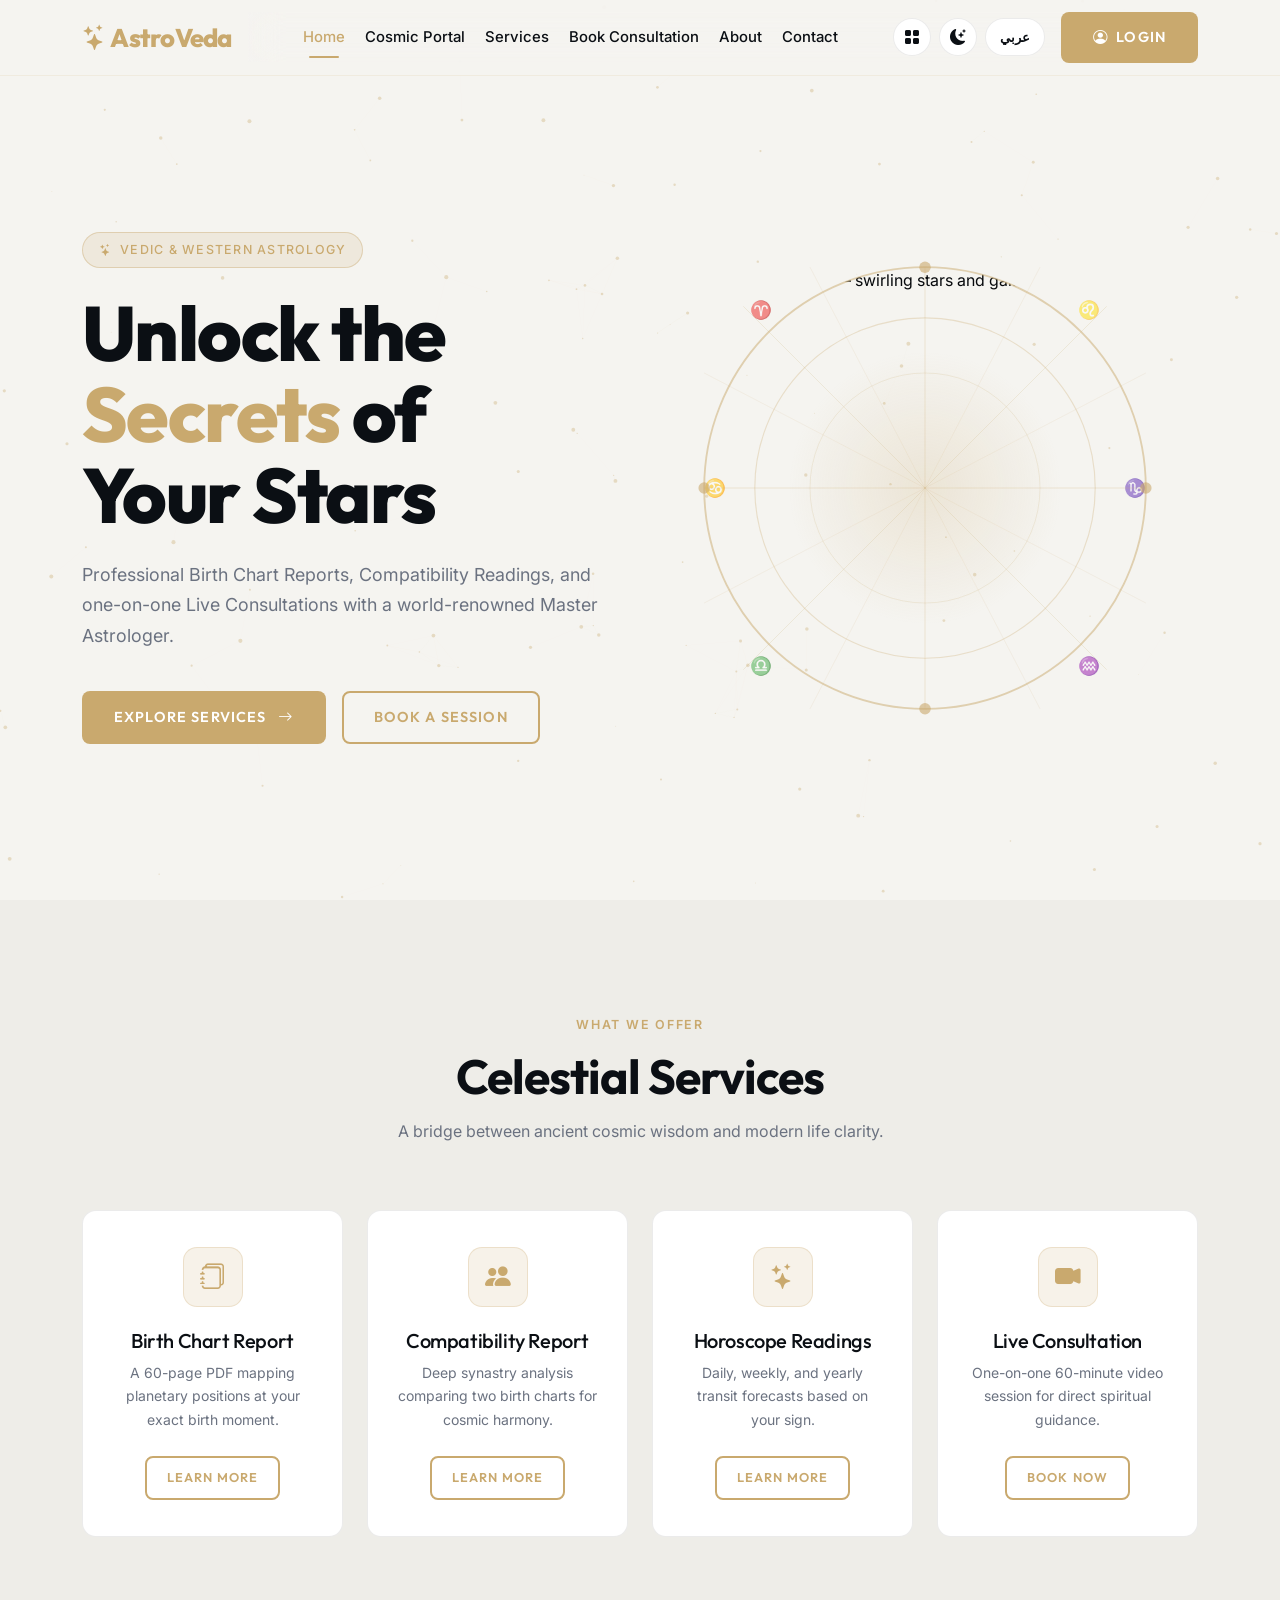
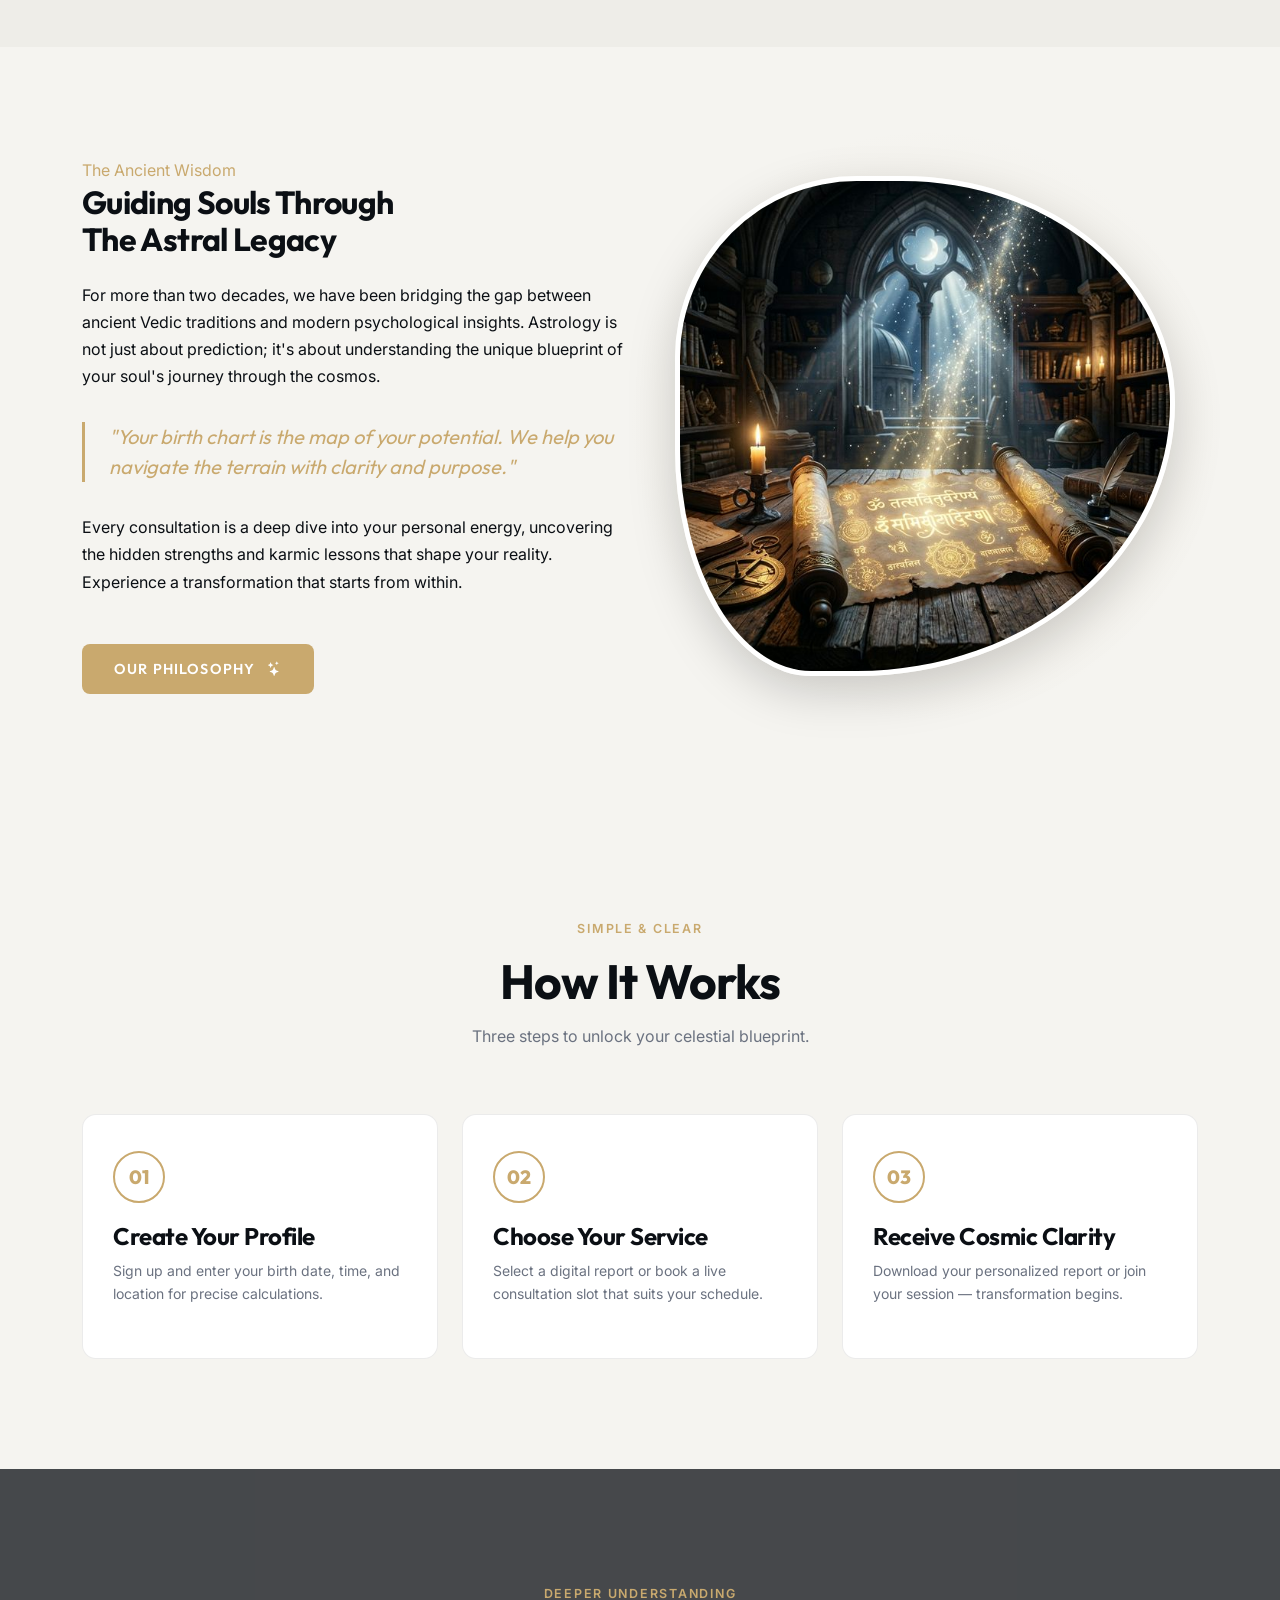
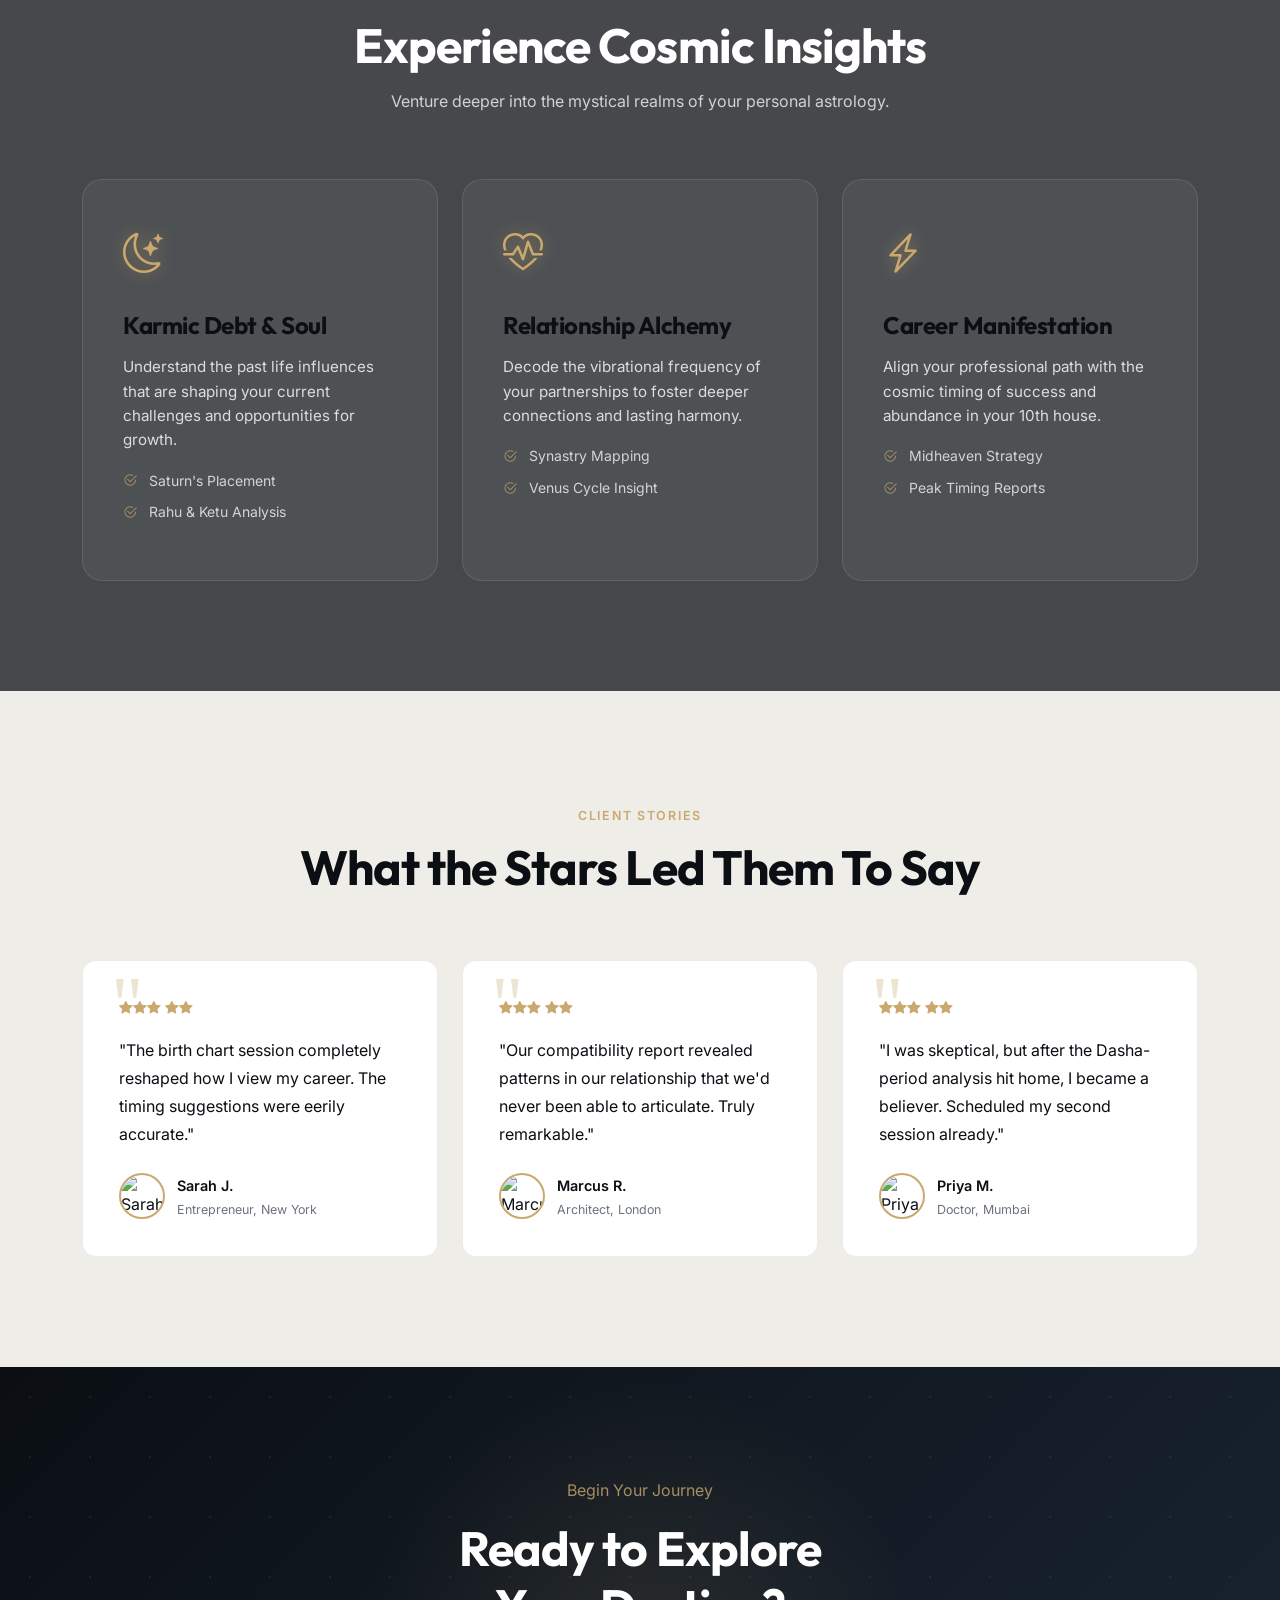
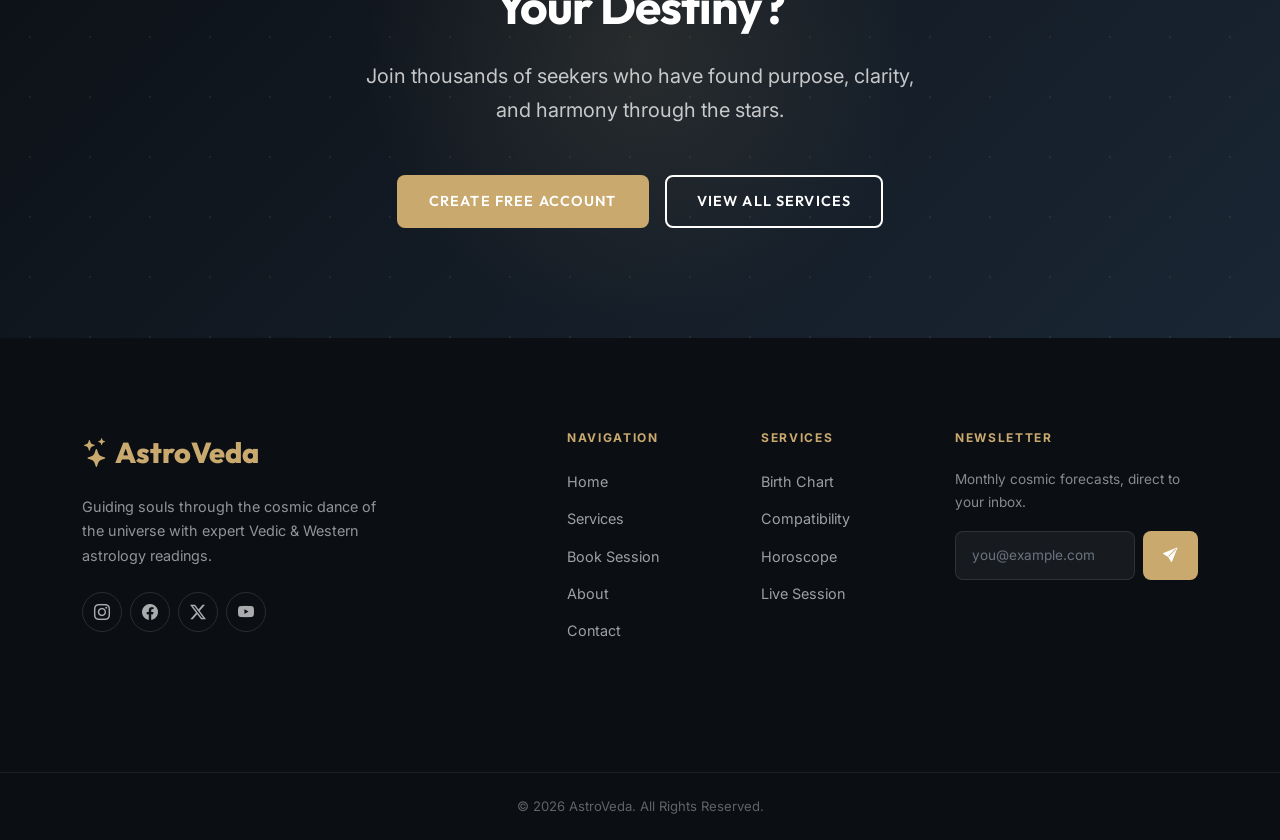
==== index.html @ 6d92bac9 "Initial AstroVeda site" ====
<!DOCTYPE html>
<html lang="en" dir="ltr" data-theme="light">

<head>
  <meta charset="UTF-8">
  <meta name="viewport" content="width=device-width, initial-scale=1.0">
  <link rel="icon" type="image/svg+xml" href="assets/images/favicon.svg">
  <title>AstroVeda — Professional Astrologer & Cosmic Guide</title>
  <meta name="description"
    content="Discover your cosmic path with AstroVeda. Expert Birth Chart Analysis, Compatibility Reports, and Live Consultations.">
  <link rel="canonical" href="https://astroveda.com/">

  <!-- Open Graph -->
  <meta property="og:title" content="AstroVeda — Professional Astrologer">
  <meta property="og:description" content="Unlock the secrets of your stars with expert Vedic & Western astrology.">
  <meta property="og:type" content="website">

  <!-- Bootstrap 5 -->
  <link href="https://cdn.jsdelivr.net/npm/bootstrap@5.3.0/dist/css/bootstrap.min.css" rel="stylesheet">
  <!-- Bootstrap Icons -->
  <link rel="stylesheet" href="https://cdn.jsdelivr.net/npm/bootstrap-icons@1.11.3/font/bootstrap-icons.min.css">
  <!-- Custom -->
  <link rel="stylesheet" href="assets/css/style.css">
  <link rel="stylesheet" href="assets/css/rtl.css">

  <!-- JSON-LD -->
  <script type="application/ld+json">
  {"@context":"https://schema.org","@type":"ProfessionalService","name":"AstroVeda","description":"Premium astrology services: Birth Charts, Compatibility reports, and Live Consultations.","url":"https://astroveda.com","serviceType":"Astrology"}
  </script>
</head>

<body class="has-fixed-nav">

  <!-- ══════════════════ NAVBAR ══════════════════ -->
  <nav class="nav-astro navbar navbar-expand-xl" role="navigation" aria-label="Main navigation">
    <div class="container">
      <a class="navbar-brand" href="index.html" aria-label="AstroVeda Home">
        <i class="bi bi-stars" aria-hidden="true"></i> AstroVeda
      </a>
      <button class="navbar-toggler" type="button" data-bs-toggle="offcanvas" data-bs-target="#mainNav"
        aria-controls="mainNav" aria-expanded="false" aria-label="Toggle navigation">
        <i class="bi bi-list fs-2" style="color:var(--text);" aria-hidden="true"></i>
      </button>

      <div class="offcanvas offcanvas-end" tabindex="-1" id="mainNav" aria-labelledby="mainNavLabel" style="background:var(--nav-bg); backdrop-filter:blur(16px);">
        <div class="offcanvas-header border-bottom" style="border-color:var(--card-border)!important;">
          <h5 class="offcanvas-title h-font fw-bold text-accent" id="mainNavLabel">AstroVeda</h5>
          <button type="button" class="btn-close btn-close-white" data-bs-dismiss="offcanvas" aria-label="Close" style="filter:var(--text-invert);"></button>
        </div>
        <div class="offcanvas-body">
          <ul class="navbar-nav mx-auto align-items-lg-center gap-lg-1">
            <li class="nav-item"><a class="nav-link active" href="index.html" aria-current="page">Home</a></li>
            <li class="nav-item"><a class="nav-link" href="home-2.html">Cosmic Portal</a></li>
            <li class="nav-item"><a class="nav-link" href="services.html">Services</a></li>
            <li class="nav-item"><a class="nav-link" href="book-consultation.html">Book Consultation</a></li>
            <li class="nav-item"><a class="nav-link" href="about.html">About</a></li>
            <li class="nav-item"><a class="nav-link" href="contact.html">Contact</a></li>
          </ul>
          <div class="d-flex flex-column flex-lg-row align-items-lg-center gap-3 mt-4 mt-lg-0">
            <div class="d-flex align-items-center gap-2">
              <a href="dashboard.html" class="icon-btn" aria-label="Dashboard" title="Dashboard">
                <i class="bi bi-grid-fill" aria-hidden="true"></i>
              </a>
              <button id="theme-toggle" class="icon-btn" aria-label="Toggle dark mode">
                <i class="bi bi-moon-stars-fill" aria-hidden="true"></i>
              </button>
              <button id="rtl-toggle" class="rtl-btn" aria-label="Switch direction">عربي</button>
            </div>
            <a href="login.html" class="btn-gold w-100 w-lg-auto" style="text-decoration:none;"><i class="bi bi-person-circle" aria-hidden="true"></i> Login</a>
          </div>
        </div>
      </div>
    </div>
  </nav>

  <!-- ══════════════════ HERO ══════════════════ -->
  <section class="hero-section" aria-label="Hero — Unlock the Secrets of Your Stars">
    <div class="container position-relative" style="z-index:2;">
      <div class="row align-items-center gy-5">

        <!-- Left copy -->
        <div class="col-lg-6">
          <div class="hero-tagline reveal-up" style="transition-delay:.1s;">
            <i class="bi bi-stars" aria-hidden="true"></i>
            Vedic &amp; Western Astrology
          </div>
          <h1 class="hero-title reveal-up" style="transition-delay:.2s;">
            Unlock the<br><span class="gold">Secrets</span> of<br>Your Stars
          </h1>
          <p class="hero-subtitle reveal-up" style="transition-delay:.3s;">
            Professional Birth Chart Reports, Compatibility Readings, and one-on-one Live Consultations with a
            world-renowned Master Astrologer.
          </p>
          <div class="d-flex flex-wrap gap-3 reveal-up" style="transition-delay:.4s;">
            <a href="services.html" class="btn-gold" style="text-decoration:none;">Explore Services <i
                class="bi bi-arrow-right ms-1" aria-hidden="true"></i></a>
            <a href="book-consultation.html" class="btn-ghost" style="text-decoration:none;">Book a Session</a>
          </div>
        </div>

        <!-- Right — Zodiac Wheel -->
        <div class="col-lg-6 d-flex justify-content-center reveal-up" style="transition-delay:.25s;">
          <div class="zodiac-wrap">
            <img src="https://images.unsplash.com/photo-1462332420958-a05d1e002413?w=600&h=600&fit=crop&q=80"
              alt="Cosmic nebula — swirling stars and galaxies" class="zodiac-bg" loading="eager"
              crossorigin="anonymous">
            <div class="zodiac-glow"></div>

            <!-- Floating zodiac glyphs -->
            <span class="zodiac-floating" style="top:8%;inset-inline-start:12%;animation-duration:5s;"
              aria-hidden="true">♈</span>
            <span class="zodiac-floating" style="top:8%;inset-inline-end:12%;animation-duration:7s;"
              aria-hidden="true">♌</span>
            <span class="zodiac-floating" style="bottom:8%;inset-inline-start:12%;animation-duration:6s;"
              aria-hidden="true">♎</span>
            <span class="zodiac-floating" style="bottom:8%;inset-inline-end:12%;animation-duration:8s;"
              aria-hidden="true">♒</span>
            <span class="zodiac-floating"
              style="top:50%;inset-inline-start:2%;transform:translateY(-50%);animation-duration:9s;"
              aria-hidden="true">♋</span>
            <span class="zodiac-floating"
              style="top:50%;inset-inline-end:2%;transform:translateY(-50%);animation-duration:5.5s;"
              aria-hidden="true">♑</span>

            <svg class="zodiac-svg" viewBox="0 0 200 200" fill="none" xmlns="http://www.w3.org/2000/svg"
              aria-hidden="true">
              <circle cx="100" cy="100" r="96" stroke="#C9A96E" stroke-width=".8" opacity=".5" />
              <circle cx="100" cy="100" r="74" stroke="#C9A96E" stroke-width=".5" opacity=".3" />
              <circle cx="100" cy="100" r="50" stroke="#C9A96E" stroke-width=".4" opacity=".2" />
              <!-- 12 divider lines -->
              <line x1="100" y1="4" x2="100" y2="196" stroke="#C9A96E" stroke-width=".4" opacity=".25" />
              <line x1="4" y1="100" x2="196" y2="100" stroke="#C9A96E" stroke-width=".4" opacity=".25" />
              <line x1="21" y1="21" x2="179" y2="179" stroke="#C9A96E" stroke-width=".4" opacity=".2" />
              <line x1="179" y1="21" x2="21" y2="179" stroke="#C9A96E" stroke-width=".4" opacity=".2" />
              <line x1="4" y1="50" x2="196" y2="150" stroke="#C9A96E" stroke-width=".3" opacity=".15" />
              <line x1="4" y1="150" x2="196" y2="50" stroke="#C9A96E" stroke-width=".3" opacity=".15" />
              <line x1="50" y1="4" x2="150" y2="196" stroke="#C9A96E" stroke-width=".3" opacity=".15" />
              <line x1="150" y1="4" x2="50" y2="196" stroke="#C9A96E" stroke-width=".3" opacity=".15" />
              <!-- Small dots on outer ring -->
              <circle cx="100" cy="4" r="2.5" fill="#C9A96E" opacity=".6" />
              <circle cx="196" cy="100" r="2.5" fill="#C9A96E" opacity=".6" />
              <circle cx="100" cy="196" r="2.5" fill="#C9A96E" opacity=".6" />
              <circle cx="4" cy="100" r="2.5" fill="#C9A96E" opacity=".6" />
            </svg>
          </div>
        </div>

      </div><!-- .row -->
    </div>
  </section>



  <!-- ══════════════════ SERVICES ══════════════════ -->
  <section class="section-pad" aria-labelledby="services-heading" style="background:var(--bg-alt);">
    <div class="container">
      <div class="section-header reveal-up">
        <span class="eyebrow">What We Offer</span>
        <h2 id="services-heading">Celestial Services</h2>
        <p>A bridge between ancient cosmic wisdom and modern life clarity.</p>
      </div>

      <div class="row g-4 stagger">
        <div class="col-md-6 col-lg-3 reveal-up">
          <article class="card-astro text-center">
            <div class="svc-icon mx-auto" aria-hidden="true"><i class="bi bi-journals"></i></div>
            <h3 class="h5 h-font mb-2">Birth Chart Report</h3>
            <p class="text-muted small mb-4">A 60-page PDF mapping planetary positions at your exact birth moment.</p>
            <a href="services.html#birth-chart" class="btn-ghost"
              style="font-size:.8rem; padding:9px 20px; text-decoration:none;">Learn More</a>
          </article>
        </div>
        <div class="col-md-6 col-lg-3 reveal-up">
          <article class="card-astro text-center">
            <div class="svc-icon mx-auto" aria-hidden="true"><i class="bi bi-people-fill"></i></div>
            <h3 class="h5 h-font mb-2">Compatibility Report</h3>
            <p class="text-muted small mb-4">Deep synastry analysis comparing two birth charts for cosmic harmony.</p>
            <a href="services.html#compatibility" class="btn-ghost"
              style="font-size:.8rem; padding:9px 20px; text-decoration:none;">Learn More</a>
          </article>
        </div>
        <div class="col-md-6 col-lg-3 reveal-up">
          <article class="card-astro text-center">
            <div class="svc-icon mx-auto" aria-hidden="true"><i class="bi bi-stars"></i></div>
            <h3 class="h5 h-font mb-2">Horoscope Readings</h3>
            <p class="text-muted small mb-4">Daily, weekly, and yearly transit forecasts based on your sign.</p>
            <a href="services.html#horoscope" class="btn-ghost"
              style="font-size:.8rem; padding:9px 20px; text-decoration:none;">Learn More</a>
          </article>
        </div>
        <div class="col-md-6 col-lg-3 reveal-up">
          <article class="card-astro text-center">
            <div class="svc-icon mx-auto" aria-hidden="true"><i class="bi bi-camera-video-fill"></i></div>
            <h3 class="h5 h-font mb-2">Live Consultation</h3>
            <p class="text-muted small mb-4">One-on-one 60-minute video session for direct spiritual guidance.</p>
            <a href="book-consultation.html" class="btn-ghost"
              style="font-size:.8rem; padding:9px 20px; text-decoration:none;">Book Now</a>
          </article>
        </div>
      </div>
    </div>
  </section>

  <!-- ══════════════════ ASTRAL LEGACY (NEW) ══════════════════ -->
  <section class="astral-legacy section-pad" aria-labelledby="legacy-heading">
    <div class="container">
      <div class="row align-items-center gy-5">
        <div class="col-lg-6">
          <div class="reveal-up">
            <span class="eyebrow text-accent">The Ancient Wisdom</span>
            <h2 id="legacy-heading" class="mb-4">Guiding Souls Through<br>The Astral Legacy</h2>
            <p>For more than two decades, we have been bridging the gap between ancient Vedic traditions and modern
              psychological insights. Astrology is not just about prediction; it's about understanding the unique
              blueprint of your soul's journey through the cosmos.</p>

            <div class="legacy-quote">
              "Your birth chart is the map of your potential. We help you navigate the terrain with clarity and
              purpose."
            </div>

            <p class="mb-5">Every consultation is a deep dive into your personal energy, uncovering the hidden strengths
              and karmic lessons that shape your reality. Experience a transformation that starts from within.</p>

            <a href="about.html" class="btn-gold">Our Philosophy <i class="bi bi-stars ms-1"></i></a>
          </div>
        </div>
        <div class="col-lg-6">
          <div class="legacy-img-wrap reveal-up" style="transition-delay:.2s;">
            <div class="legacy-aura"></div>
            <img src="assets/images/legacy_wisdom.png"
              alt="An ancient Vedic scroll glowing with golden cosmic symbols in a mystical library" class="legacy-img mx-auto shadow-lg" loading="lazy">
          </div>
        </div>
      </div>
    </div>
  </section>


  <!-- ══════════════════ HOW IT WORKS ══════════════════ -->
  <section class="section-pad" aria-labelledby="process-heading">
    <div class="container">
      <div class="section-header reveal-up">
        <span class="eyebrow">Simple &amp; Clear</span>
        <h2 id="process-heading">How It Works</h2>
        <p>Three steps to unlock your celestial blueprint.</p>
      </div>
      <div class="row g-4 stagger">
        <div class="col-md-4 reveal-up">
          <div class="card-astro">
            <div class="step-num">01</div>
            <h4 class="h-font mb-2">Create Your Profile</h4>
            <p class="text-muted small">Sign up and enter your birth date, time, and location for precise calculations.
            </p>
          </div>
        </div>
        <div class="col-md-4 reveal-up">
          <div class="card-astro">
            <div class="step-num">02</div>
            <h4 class="h-font mb-2">Choose Your Service</h4>
            <p class="text-muted small">Select a digital report or book a live consultation slot that suits your
              schedule.</p>
          </div>
        </div>
        <div class="col-md-4 reveal-up">
          <div class="card-astro">
            <div class="step-num">03</div>
            <h4 class="h-font mb-2">Receive Cosmic Clarity</h4>
            <p class="text-muted small">Download your personalized report or join your session — transformation begins.
            </p>
          </div>
        </div>
      </div>
    </div>
  </section>

  <!-- ══════════════════ COSMIC INSIGHTS (NEW) ══════════════════ -->
  <section class="glass-section section-pad" aria-labelledby="glass-heading">
    <div class="container position-relative" style="z-index:2;">
      <div class="section-header reveal-up text-white">
        <span class="eyebrow text-accent">Deeper Understanding</span>
        <h2 id="glass-heading" class="text-white">Experience Cosmic Insights</h2>
        <p class="text-white opacity-75">Venture deeper into the mystical realms of your personal astrology.</p>
      </div>

      <div class="row g-4 stagger">
        <div class="col-lg-4 reveal-up">
          <div class="card-glass">
            <div class="glass-icon"><i class="bi bi-moon-stars"></i></div>
            <h3 class="glass-title">Karmic Debt & Soul</h3>
            <p class="glass-text">Understand the past life influences that are shaping your current challenges and
              opportunities for growth.</p>
            <ul class="list-unstyled mt-3 small opacity-75">
              <li class="mb-2"><i class="bi bi-check2-circle text-accent me-2"></i> Saturn's Placement</li>
              <li class="mb-2"><i class="bi bi-check2-circle text-accent me-2"></i> Rahu & Ketu Analysis</li>
            </ul>
          </div>
        </div>
        <div class="col-lg-4 reveal-up">
          <div class="card-glass">
            <div class="glass-icon"><i class="bi bi-heart-pulse"></i></div>
            <h3 class="glass-title">Relationship Alchemy</h3>
            <p class="glass-text">Decode the vibrational frequency of your partnerships to foster deeper connections and
              lasting harmony.</p>
            <ul class="list-unstyled mt-3 small opacity-75">
              <li class="mb-2"><i class="bi bi-check2-circle text-accent me-2"></i> Synastry Mapping</li>
              <li class="mb-2"><i class="bi bi-check2-circle text-accent me-2"></i> Venus Cycle Insight</li>
            </ul>
          </div>
        </div>
        <div class="col-lg-4 reveal-up">
          <div class="card-glass">
            <div class="glass-icon"><i class="bi bi-lightning-charge"></i></div>
            <h3 class="glass-title">Career Manifestation</h3>
            <p class="glass-text">Align your professional path with the cosmic timing of success and abundance in your
              10th house.</p>
            <ul class="list-unstyled mt-3 small opacity-75">
              <li class="mb-2"><i class="bi bi-check2-circle text-accent me-2"></i> Midheaven Strategy</li>
              <li class="mb-2"><i class="bi bi-check2-circle text-accent me-2"></i> Peak Timing Reports</li>
            </ul>
          </div>
        </div>
      </div>
    </div>
  </section>


  <!-- ══════════════════ TESTIMONIALS ══════════════════ -->
  <section class="section-pad" aria-labelledby="testi-heading" style="background:var(--bg-alt);">
    <div class="container">
      <div class="section-header reveal-up">
        <span class="eyebrow">Client Stories</span>
        <h2 id="testi-heading">What the Stars Led Them To Say</h2>
      </div>
      <div class="row g-4 stagger">
        <div class="col-md-4 reveal-up">
          <div class="testi-card h-100">
            <span class="quote-mark" aria-hidden="true">"</span>
            <div class="testi-star" aria-label="5 out of 5 stars">
              <i class="bi bi-star-fill"></i><i class="bi bi-star-fill"></i><i class="bi bi-star-fill"></i>
              <i class="bi bi-star-fill"></i><i class="bi bi-star-fill"></i>
            </div>
            <p class="testi-text">"The birth chart session completely reshaped how I view my career. The timing
              suggestions were eerily accurate."</p>
            <div class="testi-author">
              <img src="https://ui-avatars.com/api/?name=Sarah+J&background=C9A96E&color=fff&size=80" alt="Sarah J.">
              <div><span class="name">Sarah J.</span><span class="role d-block">Entrepreneur, New York</span></div>
            </div>
          </div>
        </div>
        <div class="col-md-4 reveal-up">
          <div class="testi-card h-100">
            <span class="quote-mark" aria-hidden="true">"</span>
            <div class="testi-star" aria-label="5 out of 5 stars">
              <i class="bi bi-star-fill"></i><i class="bi bi-star-fill"></i><i class="bi bi-star-fill"></i>
              <i class="bi bi-star-fill"></i><i class="bi bi-star-fill"></i>
            </div>
            <p class="testi-text">"Our compatibility report revealed patterns in our relationship that we'd never been
              able to articulate. Truly remarkable."</p>
            <div class="testi-author">
              <img src="https://ui-avatars.com/api/?name=Marcus+R&background=1A2634&color=C9A96E&size=80"
                alt="Marcus R.">
              <div><span class="name">Marcus R.</span><span class="role d-block">Architect, London</span></div>
            </div>
          </div>
        </div>
        <div class="col-md-4 reveal-up">
          <div class="testi-card h-100">
            <span class="quote-mark" aria-hidden="true">"</span>
            <div class="testi-star" aria-label="5 out of 5 stars">
              <i class="bi bi-star-fill"></i><i class="bi bi-star-fill"></i><i class="bi bi-star-fill"></i>
              <i class="bi bi-star-fill"></i><i class="bi bi-star-fill"></i>
            </div>
            <p class="testi-text">"I was skeptical, but after the Dasha-period analysis hit home, I became a believer.
              Scheduled my second session already."</p>
            <div class="testi-author">
              <img src="https://ui-avatars.com/api/?name=Priya+M&background=C9A96E&color=0B0F14&size=80" alt="Priya M.">
              <div><span class="name">Priya M.</span><span class="role d-block">Doctor, Mumbai</span></div>
            </div>
          </div>
        </div>
      </div>
    </div>
  </section>

  <!-- ══════════════════ CTA BAND ══════════════════ -->
  <section class="cta-band text-center" aria-labelledby="cta-heading">
    <div class="cta-glow" aria-hidden="true"></div>
    <div class="container position-relative" style="z-index:1;">
      <div class="reveal-up">
        <span class="eyebrow" style="color:rgba(201,169,110,.8);">Begin Your Journey</span>
        <h2 id="cta-heading" class="display-5 fw-bold text-white mt-3 mb-4">
          Ready to Explore<br>Your Destiny?
        </h2>
        <p class="fs-5 mb-5 mx-auto" style="max-width:580px; opacity:.75;">
          Join thousands of seekers who have found purpose, clarity, and harmony through the stars.
        </p>
        <div class="d-flex flex-wrap gap-3 justify-content-center">
          <a href="register.html" class="btn-gold" style="text-decoration:none;">Create Free Account</a>
          <a href="services.html" class="btn-ghost text-white border-white"
            style="text-decoration:none; border-color:rgba(255,255,255,.4); color:rgba(255,255,255,.85);">View All
            Services</a>
        </div>
      </div>
    </div>
  </section>

  <!-- ══════════════════ FOOTER ══════════════════ -->
  <footer class="footer-main" role="contentinfo">
    <div class="container">
      <div class="row g-5 pb-5">
        <div class="col-lg-4">
          <div class="footer-brand"><i class="bi bi-stars" aria-hidden="true"></i> AstroVeda</div>
          <p class="footer-desc">Guiding souls through the cosmic dance of the universe with expert Vedic &amp; Western
            astrology readings.</p>
          <div class="footer-social d-flex gap-2 mt-4">
            <a href="#" aria-label="Instagram"><i class="bi bi-instagram" aria-hidden="true"></i></a>
            <a href="#" aria-label="Facebook"><i class="bi bi-facebook" aria-hidden="true"></i></a>
            <a href="#" aria-label="Twitter / X"><i class="bi bi-twitter-x" aria-hidden="true"></i></a>
            <a href="#" aria-label="YouTube"><i class="bi bi-youtube" aria-hidden="true"></i></a>
          </div>
        </div>
        <div class="col-6 col-lg-2 ms-lg-auto">
          <p class="footer-heading">Navigation</p>
          <ul class="footer-links">
            <li><a href="index.html">Home</a></li>
            <li><a href="services.html">Services</a></li>
            <li><a href="book-consultation.html">Book Session</a></li>
            <li><a href="about.html">About</a></li>
            <li><a href="contact.html">Contact</a></li>
          </ul>
        </div>
        <div class="col-6 col-lg-2">
          <p class="footer-heading">Services</p>
          <ul class="footer-links">
            <li><a href="services.html">Birth Chart</a></li>
            <li><a href="services.html">Compatibility</a></li>
            <li><a href="services.html">Horoscope</a></li>
            <li><a href="services.html">Live Session</a></li>
          </ul>
        </div>
        <div class="col-12 col-lg-3">
          <p class="footer-heading">Newsletter</p>
          <p style="font-size:.85rem; opacity:.6; margin-bottom:16px;">Monthly cosmic forecasts, direct to your inbox.
          </p>
          <form onsubmit="event.preventDefault();" class="d-flex gap-2 footer-newsletter-form">
            <input type="email" class="form-field" placeholder="you@example.com" aria-label="Email for newsletter"
              required style="flex:1; font-size:.85rem; padding:12px 16px;">
            <button type="submit" class="btn-gold" style="padding:12px 20px; flex-shrink:0;"><i class="bi bi-send-fill"
                aria-hidden="true"></i></button>
          </form>
        </div>
      </div>
    </div>
    <div class="footer-bottom">
      <div class="container text-center">
        &copy; 2026 AstroVeda. All Rights Reserved.
      </div>
    </div>
  </footer>

  <!-- Bootstrap JS -->
  <script src="https://cdn.jsdelivr.net/npm/bootstrap@5.3.0/dist/js/bootstrap.bundle.min.js"></script>
  <script src="assets/js/main.js"></script>
</body>

</html>
---- assets/css/style.css ----
/* ================================================
   ASTROVEDA — PREMIUM ASTROLOGER WEBSITE
   Design System | v1.0 | © 2026 AstroVeda
   Colors: #0B0F14 | #1A2634 | #C9A96E
   ================================================ */

@import url('https://fonts.googleapis.com/css2?family=Inter:wght@300;400;500;600;700&family=Outfit:wght@300;400;500;600;700;800&display=swap');

/* ─── CSS VARIABLES ─────────────────────────── */
:root {
  /* Brand Colors */
  --primary:   #0B0F14;
  --secondary: #1A2634;
  --accent:    #C9A96E;
  --accent-dim: rgba(201,169,110,.15);
  --accent-glow: 0 0 20px rgba(201,169,110,.35);

  /* Light Mode Tokens */
  --bg:           #f5f4f0;
  --bg-alt:       #eeede8;
  --text:         #0B0F14;
  --text-muted:   #6b7280;
  --card-bg:      #ffffff;
  --card-border:  rgba(0,0,0,.08);
  --nav-bg:       rgba(245,244,240,.85);
  --input-bg:     #ffffff;
  --input-border: rgba(0,0,0,.15);
  --text-invert:  none;

  /* Typography */
  --font-h: 'Outfit', sans-serif;
  --font-b: 'Inter', sans-serif;

  /* Motion */
  --ease: cubic-bezier(.4,0,.2,1);
  --dur:  0.4s;

  /* Layout */
  --nav-h:  76px;
  --radius: 14px;
  --radius-sm: 8px;
}

/* Dark Mode Tokens */
[data-theme="dark"] {
  --bg:           #0B0F14;
  --bg-alt:       #111820;
  --text:         #f0ede6;
  --text-muted:   #8b96a5;
  --card-bg:      #1A2634;
  --card-border:  rgba(255,255,255,.07);
  --nav-bg:       rgba(11,15,20,.88);
  --input-bg:     rgba(255,255,255,.05);
  --input-border: rgba(255,255,255,.12);
  --text-invert:  invert(1);
}

/* ─── RESET & BASE ──────────────────────────── */
*, *::before, *::after { box-sizing: border-box; margin: 0; padding: 0; }

html { 
  scroll-behavior: smooth; 
  scroll-padding-top: var(--nav-h);
  width: 100%;
  max-width: 100%;
  overflow-x: hidden;
}

body {
  font-family: var(--font-b);
  background: var(--bg);
  color: var(--text);
  overflow-x: hidden;
  width: 100%;
  max-width: 100%;
  position: relative;
  -webkit-font-smoothing: antialiased;
  transition: background var(--dur) var(--ease), color var(--dur) var(--ease);
  line-height: 1.7;
}

body.has-fixed-nav {
  padding-top: var(--nav-h);
}

h1,h2,h3,h4,h5,h6 {
  font-family: var(--font-h);
  font-weight: 700;
  letter-spacing: -.02em;
  line-height: 1.15;
  color: var(--text);
}

a { color: inherit; text-decoration: none; }

img { max-width: 100%; display: block; }

/* ─── UTILITY ───────────────────────────────── */
.text-accent   { color: var(--accent) !important; }
.bg-accent     { background-color: var(--accent) !important; }
.border-accent { border-color: var(--accent) !important; }
.bg-card       { background: var(--card-bg); }
.text-muted    { color: var(--text-muted) !important; }
.section-pad   { padding: 110px 0; }
.section-pad-sm{ padding: 70px 0; }
.h-font        { font-family: var(--font-h); }
.radius        { border-radius: var(--radius); }

/* ─── SCROLLBAR ─────────────────────────────── */
::-webkit-scrollbar { width: 6px; }
::-webkit-scrollbar-track { background: var(--bg); }
::-webkit-scrollbar-thumb { background: var(--accent); border-radius: 99px; }

/* ─── CURSOR TRAIL (canvas behind body) ─────── */
#cosmic-canvas {
  position: fixed;
  inset: 0;
  width: 100%;
  height: 100%;
  pointer-events: none;
  z-index: 0;
}

/* ─── NAVBAR ────────────────────────────────── */
.nav-astro {
  position: fixed;
  top: 0;
  inset-inline: 0;
  width: 100%;
  height: var(--nav-h);
  background: var(--nav-bg);
  backdrop-filter: blur(16px);
  -webkit-backdrop-filter: blur(16px);
  border-bottom: 1px solid rgba(201,169,110,.12);
  z-index: 999;
  transition: background var(--dur) var(--ease), box-shadow var(--dur) var(--ease);
}
.nav-astro.scrolled {
  box-shadow: 0 4px 30px rgba(0,0,0,.15);
}
.nav-astro .navbar-brand {
  font-family: var(--font-h);
  font-weight: 800;
  font-size: 1.6rem;
  color: var(--accent);
  letter-spacing: -.03em;
}
.nav-astro .nav-link {
  color: var(--text);
  font-weight: 500;
  font-size: .93rem;
  padding-inline: 14px;
  padding-block: 8px;
  border-radius: var(--radius-sm);
  transition: color .25s, background .25s;
  position: relative;
}
.nav-astro .nav-link::after {
  content: '';
  position: absolute;
  bottom: 0;
  inset-inline-start: 14px;
  inset-inline-end: 14px;
  height: 2px;
  background: var(--accent);
  transform: scaleX(0);
  transform-origin: center;
  transition: transform .3s var(--ease);
  border-radius: 2px;
}
.nav-astro .nav-link:hover,
.nav-astro .nav-link.active { color: var(--accent); }
.nav-astro .nav-link:hover::after,
.nav-astro .nav-link.active::after { transform: scaleX(1); }
.nav-astro .navbar-toggler { border: 0; color: var(--text); }
.nav-astro .navbar-toggler:focus { box-shadow: none; }

/* icon buttons in nav */
.icon-btn {
  width: 38px; height: 38px;
  border-radius: 50%;
  border: 1px solid var(--card-border);
  background: var(--card-bg);
  color: var(--text);
  display: inline-flex; align-items: center; justify-content: center;
  cursor: pointer;
  font-size: 1rem;
  transition: border-color .25s, color .25s, background .25s;
}
.icon-btn:hover { border-color: var(--accent); color: var(--accent); }

.rtl-btn {
  padding: 0 14px;
  height: 38px;
  border-radius: 99px;
  border: 1px solid var(--card-border);
  background: var(--card-bg);
  color: var(--text);
  font-size: .82rem;
  font-weight: 600;
  cursor: pointer;
  transition: border-color .25s, color .25s;
  white-space: nowrap;
}
.rtl-btn:hover { border-color: var(--accent); color: var(--accent); }

/* ─── BUTTONS ───────────────────────────────── */
.btn-gold {
  display: inline-flex;
  align-items: center;
  gap: 8px;
  padding: 13px 32px;
  background: var(--accent);
  color: #fff;
  font-family: var(--font-h);
  font-weight: 600;
  font-size: .9rem;
  letter-spacing: .08em;
  text-transform: uppercase;
  border: none;
  border-radius: var(--radius-sm);
  cursor: pointer;
  position: relative;
  overflow: hidden;
  transition: transform .3s var(--ease), box-shadow .3s var(--ease), color .2s;
}
.btn-gold::before {
  content: '';
  position: absolute;
  inset: 0;
  background: linear-gradient(120deg, transparent 30%, rgba(255,255,255,.32) 50%, transparent 70%);
  transform: translateX(-100%);
  transition: transform .55s var(--ease);
}
.btn-gold:hover { transform: translateY(-3px); box-shadow: var(--accent-glow); color: #fff; }
.btn-gold:hover::before { transform: translateX(100%); }
.btn-gold:active { transform: translateY(0); }

.btn-ghost {
  display: inline-flex;
  align-items: center;
  gap: 8px;
  padding: 12px 30px;
  border: 2px solid var(--accent);
  background: transparent;
  color: var(--accent);
  font-family: var(--font-h);
  font-weight: 600;
  font-size: .9rem;
  letter-spacing: .08em;
  text-transform: uppercase;
  border-radius: var(--radius-sm);
  cursor: pointer;
  transition: background .3s, color .3s;
}
.btn-ghost:hover { background: var(--accent); color: #fff; }

/* ─── CARDS ─────────────────────────────────── */
.card-astro {
  background: var(--card-bg);
  border: 1px solid var(--card-border);
  border-radius: var(--radius);
  padding: 36px 30px;
  height: 100%;
  position: relative;
  overflow: hidden;
  transition: transform .35s var(--ease), box-shadow .35s var(--ease), border-color .35s;
}
.card-astro::before {
  content: '';
  position: absolute;
  inset: 0;
  background: radial-gradient(circle at 50% 0%, var(--accent-dim) 0%, transparent 65%);
  opacity: 0;
  transition: opacity .4s;
}
.card-astro:hover { transform: translateY(-8px); box-shadow: 0 24px 48px rgba(0,0,0,.12); border-color: rgba(201,169,110,.35); }
.card-astro:hover::before { opacity: 1; }
[data-theme="dark"] .card-astro:hover { box-shadow: 0 24px 48px rgba(0,0,0,.45); }

.hero-section {
  min-height: calc(100vh - var(--nav-h));
  padding: 60px 0;
  display: flex;
  align-items: center;
  position: relative;
  overflow: hidden;
  z-index: 1;
}

/* Home 2 specific Hero */
.hero-section-2 {
  min-height: calc(100vh - var(--nav-h));
  display: flex;
  align-items: center;
  justify-content: center;
  position: relative;
  text-align: center;
  overflow: hidden;
  z-index: 1;
}
.hero-bg-wrap {
  position: absolute;
  inset: 0;
  background-size: cover;
  background-position: center;
  opacity: 0.35;
  mix-blend-mode: lighten;
  z-index: -1;
  mask-image: linear-gradient(180deg, rgba(0,0,0,1) 60%, rgba(0,0,0,0) 100%);
  -webkit-mask-image: linear-gradient(180deg, rgba(0,0,0,1) 60%, rgba(0,0,0,0) 100%);
}

.hero-tagline {
  display: inline-flex;
  align-items: center;
  gap: 8px;
  padding: 6px 16px;
  border: 1px solid rgba(201,169,110,.4);
  border-radius: 99px;
  font-size: .78rem;
  font-weight: 500;
  letter-spacing: .1em;
  text-transform: uppercase;
  color: var(--accent);
  background: var(--accent-dim);
  margin-bottom: 24px;
}

.hero-title {
  font-size: clamp(2.8rem, 6vw, 5.2rem);
  font-weight: 800;
  line-height: 1.06;
  margin-bottom: 24px;
}
.hero-title .gold { color: var(--accent); }

.hero-subtitle {
  font-size: 1.12rem;
  color: var(--text-muted);
  max-width: 520px;
  margin-bottom: 40px;
  line-height: 1.7;
}

/* Zodiac SVG Wheel */
.zodiac-wrap {
  position: relative;
  width: clamp(280px, 45vw, 460px);
  aspect-ratio: 1;
  margin: 0 auto;
}
.zodiac-wrap img.zodiac-bg {
  position: absolute;
  top: 2%;
  left: 2%;
  width: 96%;
  height: 96%;
  border-radius: 50%;
  object-fit: cover;
  z-index: 0;
  filter: brightness(.6);
  animation: spinWheel 80s linear infinite;
}
.zodiac-svg {
  position: relative;
  z-index: 1;
  width: 100%;
  height: 100%;
  animation: spinWheel 80s linear infinite;
}
[dir="rtl"] .zodiac-svg { animation-direction: reverse; }

@keyframes spinWheel {
  to { transform: rotate(360deg); }
}

.zodiac-svg circle,
.zodiac-svg line,
.zodiac-svg path {
  stroke-dasharray: 1200;
  stroke-dashoffset: 1200;
  animation: drawStroke 3s var(--ease) forwards;
}
.zodiac-glow {
  position: absolute;
  inset: 20%;
  border-radius: 50%;
  background: radial-gradient(circle, rgba(201,169,110,.20) 0%, transparent 70%);
  animation: pulseGlow 4s ease-in-out infinite;
}
@keyframes drawStroke { to { stroke-dashoffset: 0; } }
@keyframes pulseGlow { 0%,100%{ opacity:.5; transform: scale(1); } 50%{ opacity:1; transform:scale(1.08); } }

/* Floating zodiac signs around wheel */
.zodiac-floating {
  position: absolute;
  font-size: 1.1rem;
  color: var(--accent);
  opacity: .65;
  animation: floatIcon 6s ease-in-out infinite;
  font-family: var(--font-h);
}
.zodiac-floating:nth-child(odd) { animation-direction: reverse; }
@keyframes floatIcon {
  0%,100% { transform: translateY(0); }
  50%      { transform: translateY(-8px); }
}

/* ─── STATS BAR ─────────────────────────────── */
.stats-bar {
  background: var(--secondary);
  color: #fff;
  padding: 32px 0;
}
.stat-item { text-align: center; }
.stat-item .stat-num {
  display: block;
  font-family: var(--font-h);
  font-size: 2.4rem;
  font-weight: 800;
  color: var(--accent);
  line-height: 1;
}
.stat-item .stat-label { font-size: .82rem; opacity: .7; text-transform: uppercase; letter-spacing: .1em; margin-top: 4px; }

/* ─── SECTION HEADERS ───────────────────────── */
.section-header { text-align: center; margin-bottom: 64px; }
.section-header .eyebrow {
  display: inline-block;
  font-size: .78rem;
  font-weight: 600;
  letter-spacing: .14em;
  text-transform: uppercase;
  color: var(--accent);
  margin-bottom: 14px;
}
.section-header h2 { font-size: clamp(2rem, 4vw, 3rem); }
.section-header p { color: var(--text-muted); max-width: 560px; margin: 14px auto 0; }

/* ─── SERVICE ICON ──────────────────────────── */
.svc-icon {
  width: 60px; height: 60px;
  border-radius: 14px;
  background: var(--accent-dim);
  border: 1px solid rgba(201,169,110,.25);
  display: flex; align-items: center; justify-content: center;
  font-size: 1.6rem;
  color: var(--accent);
  margin-bottom: 22px;
  transition: background .3s, transform .3s;
}
.card-astro:hover .svc-icon { background: var(--accent); color: #fff; transform: rotate(6deg) scale(1.1); }

/* ─── TESTIMONIAL CARD ──────────────────────── */
.testi-card {
  background: var(--card-bg);
  border: 1px solid var(--card-border);
  border-radius: var(--radius);
  padding: 36px;
  position: relative;
}
.testi-card .quote-mark {
  font-size: 5rem;
  font-family: Georgia, serif;
  line-height: .6;
  color: var(--accent);
  opacity: .3;
  position: absolute;
  top: 20px;
  inset-inline-start: 28px;
}
.testi-star { color: var(--accent); font-size: .85rem; margin-bottom: 16px; }
.testi-text { font-size: 1rem; line-height: 1.75; color: var(--text); margin-bottom: 24px; }
.testi-author { display: flex; align-items: center; gap: 12px; }
.testi-author img { width: 46px; height: 46px; border-radius: 50%; object-fit: cover; border: 2px solid var(--accent); }
.testi-author .name { font-weight: 600; font-size: .9rem; }
.testi-author .role { font-size: .78rem; color: var(--text-muted); }

/* ─── PROCESS STEPS ─────────────────────────── */
.step-num {
  width: 52px; height: 52px;
  border-radius: 50%;
  border: 2px solid var(--accent);
  display: flex; align-items: center; justify-content: center;
  font-family: var(--font-h);
  font-weight: 800;
  font-size: 1.2rem;
  color: var(--accent);
  margin-bottom: 20px;
  transition: background .3s, color .3s;
}
.card-astro:hover .step-num { background: var(--accent); color: #fff; }

/* ─── PARALLAX STAR CANVAS ──────────────────── */
.parallax-canvas {
  pointer-events: none;
  position: absolute;
  inset: 0;
  z-index: 0;
}

/* ─── CTA BAND ──────────────────────────────── */
.cta-band {
  position: relative;
  background: linear-gradient(135deg, var(--primary) 0%, var(--secondary) 100%);
  overflow: hidden;
  padding: 110px 0;
  color: #fff;
}
.cta-band::before {
  content: '';
  position: absolute;
  inset: 0;
  background: url('data:image/svg+xml,<svg xmlns="http://www.w3.org/2000/svg" width="60" height="60"><circle cx="30" cy="30" r="1" fill="rgba(201,169,110,.12)"/></svg>') repeat;
}
.cta-band .cta-glow {
  position: absolute;
  width: 600px; height: 600px;
  border-radius: 50%;
  background: radial-gradient(circle, rgba(201,169,110,.12) 0%, transparent 65%);
  top: 50%; left: 50%;
  transform: translate(-50%, -50%);
  pointer-events: none;
}

/* ─── FOOTER ────────────────────────────────── */
.footer-main {
  background: var(--primary);
  color: rgba(255,255,255,.85);
  padding: 90px 0 0;
}
.footer-brand {
  font-family: var(--font-h);
  font-size: 1.8rem;
  font-weight: 800;
  color: var(--accent);
  margin-bottom: 18px;
}
.footer-desc { font-size: .9rem; opacity: .65; line-height: 1.7; max-width: 300px; }
.footer-heading { font-size: .75rem; font-weight: 700; letter-spacing: .14em; text-transform: uppercase; color: var(--accent); margin-bottom: 20px; }
.footer-links { list-style: none; padding: 0; margin: 0; }
.footer-links li { margin-bottom: 10px; }
.footer-links a { color: rgba(255,255,255,.6); font-size: .9rem; transition: color .2s; }
.footer-links a:hover { color: var(--accent); }
.footer-social a {
  width: 40px; height: 40px;
  border-radius: 50%;
  border: 1px solid rgba(255,255,255,.12);
  display: inline-flex; align-items: center; justify-content: center;
  color: rgba(255,255,255,.65);
  font-size: 1rem;
  transition: border-color .2s, color .2s, background .2s;
}
.footer-social a:hover { border-color: var(--accent); color: var(--accent); background: var(--accent-dim); }
.footer-bottom {
  border-top: 1px solid rgba(255,255,255,.07);
  padding: 22px 0;
  margin-top: 70px;
  font-size: .82rem;
  color: rgba(255,255,255,.35);
}
.footer-newsletter-form .form-field {
  background: rgba(255,255,255,.05);
  border-color: rgba(255,255,255,.1);
  color: #fff;
}
.footer-newsletter-form .form-field:focus {
  border-color: var(--accent);
  background: rgba(255,255,255,.08);
}
/* ─── FORMS ─────────────────────────────────── */
.footer-main form.d-flex {
  flex-wrap: nowrap;
  align-items: stretch;
}
.footer-main form.d-flex .form-field {
  flex: 1 1 auto;
  min-width: 0;
}
.footer-main form.d-flex .btn-gold {
  flex: 0 0 auto;
  width: auto;
}
.form-field {
  background: var(--input-bg);
  border: 1px solid var(--input-border);
  border-radius: var(--radius-sm);
  color: var(--text);
  padding: 13px 16px;
  width: 100%;
  font-family: var(--font-b);
  font-size: .95rem;
  transition: border-color .25s, box-shadow .25s;
  outline: none;
}
.form-field:focus {
  border-color: var(--accent);
  box-shadow: 0 0 0 3px rgba(201,169,110,.15);
}
.form-field::placeholder { color: var(--text-muted); }
select.form-field option { background: var(--card-bg); color: var(--text); }

/* ─── DASHBOARD ─────────────────────────────── */
.dash-wrap {
  display: flex;
  min-height: 100dvh;
}

.dash-sidebar {
  width: 268px;
  flex-shrink: 0;
  background: var(--secondary);
  border-inline-start: 1px solid rgba(255,255,255,.07);
  position: fixed;
  inset-block: 0;
  inset-inline-end: 0;
  overflow-y: auto;
  z-index: 1050;
  display: flex;
  flex-direction: column;
  padding: 32px 20px;
  transition: transform var(--dur) var(--ease);
}

.dash-sidebar .brand {
  font-family: var(--font-h);
  font-weight: 800;
  font-size: 1.45rem;
  color: var(--accent);
  margin-bottom: 40px;
  display: flex; align-items: center; gap: 10px;
}

.dash-nav-link {
  display: flex;
  align-items: center;
  gap: 12px;
  padding: 11px 16px;
  border-radius: var(--radius-sm);
  color: rgba(255,255,255,.55);
  font-size: .9rem;
  font-weight: 500;
  cursor: pointer;
  border: none;
  background: none;
  width: 100%;
  text-align: start;
  transition: color .25s, background .25s;
  margin-bottom: 3px;
}
.dash-nav-link i { font-size: 1.1rem; flex-shrink: 0; }
.dash-nav-link:hover { color: rgba(255,255,255,.9); background: rgba(255,255,255,.06); }
.dash-nav-link.active { color: #fff; background: rgba(201,169,110,.18); }
.dash-nav-link.active i { color: var(--accent); }

.dash-main {
  margin-inline-end: 268px;
  flex: 1;
  min-width: 0;
  padding: 36px 40px;
  background: var(--bg);
  transition: margin var(--dur) var(--ease);
  overflow-x: hidden;
}

.dash-topbar {
  display: flex;
  align-items: center;
  justify-content: space-between;
  margin-bottom: 40px;
  gap: 16px;
}
.dash-topbar h2 {
  font-size: 1.65rem;
  font-weight: 700;
}

.kpi-card {
  background: var(--card-bg);
  border: 1px solid var(--card-border);
  border-radius: var(--radius);
  padding: 26px 28px;
  display: flex;
  align-items: center;
  gap: 18px;
}
.kpi-icon {
  width: 52px; height: 52px;
  border-radius: 12px;
  background: var(--accent-dim);
  display: flex; align-items: center; justify-content: center;
  font-size: 1.4rem;
  color: var(--accent);
  flex-shrink: 0;
}
.kpi-num { font-family: var(--font-h); font-size: 2rem; font-weight: 800; line-height: 1; }
.kpi-label { font-size: .8rem; color: var(--text-muted); margin-top: 4px; text-transform: uppercase; letter-spacing: .06em; }

.dash-card {
  background: var(--card-bg);
  border: 1px solid var(--card-border);
  border-radius: var(--radius);
  padding: 28px;
  height: 100%;
}
.dash-card h5 { font-size: 1.08rem; margin-bottom: 20px; }

/* sidebar mobile */
@media (max-width: 992px) {
  .dash-sidebar {
    transform: translateX(100%);
  }
  .dash-sidebar.open {
    transform: translateX(0);
  }
  .dash-main {
    margin-inline-end: 0;
    padding: 24px 20px;
  }
}

/* ─── ANIMATIONS ────────────────────────────── */
.reveal-up {
  opacity: 0;
  transform: translateY(36px);
  transition: opacity .7s var(--ease), transform .7s var(--ease);
}
.reveal-up.in {
  opacity: 1;
  transform: translateY(0);
}

/* stagger children */
.stagger > *:nth-child(1) { transition-delay: 0s; }
.stagger > *:nth-child(2) { transition-delay: .1s; }
.stagger > *:nth-child(3) { transition-delay: .2s; }
.stagger > *:nth-child(4) { transition-delay: .3s; }

/* ─── RTL FIXUPS ────────────────────────────── */
[dir="rtl"] .btn-gold::before {
  transform: translateX(100%);
}
[dir="rtl"] .btn-gold:hover::before {
  transform: translateX(-100%);
}
[dir="rtl"] .footer-desc { margin-inline-end: 0; }
/* ─── NEW UNIQUE SECTIONS ───────────────────── */


/* Section 1: Astral Legacy */
.astral-legacy {
  overflow: hidden;
  position: relative;
  background: var(--bg);
}

.legacy-img-wrap {
  position: relative;
  z-index: 2;
  max-width: 500px;
  margin: 0 auto;
}

.legacy-img {
  width: 100%;
  aspect-ratio: 1;
  object-fit: cover;
  border-radius: 40% 60% 70% 30% / 40% 50% 60% 50%;
  animation: blobMorph 12s ease-in-out infinite;
  box-shadow: 0 30px 60px rgba(0,0,0,0.15);
  border: 5px solid white;
}
[data-theme="dark"] .legacy-img { border-color: var(--secondary); }

@keyframes blobMorph {
  0%, 100% { border-radius: 40% 60% 70% 30% / 40% 50% 60% 50%; }
  33%      { border-radius: 60% 40% 50% 50% / 50% 60% 40% 60%; }
  66%      { border-radius: 50% 50% 40% 60% / 60% 40% 60% 40%; }
}

.legacy-aura {
  position: absolute;
  top: 50%; left: 50%;
  transform: translate(-50%, -50%);
  width: 120%; height: 120%;
  background: radial-gradient(circle, var(--accent-dim) 0%, transparent 70%);
  z-index: -1;
  animation: pulseAura 6s ease-in-out infinite;
}

@keyframes pulseAura {
  0%, 100% { transform: translate(-50%, -50%) scale(1); opacity: 0.5; }
  50%      { transform: translate(-50%, -50%) scale(1.15); opacity: 0.8; }
}

.legacy-quote {
  font-family: var(--font-h);
  font-style: italic;
  font-size: 1.25rem;
  color: var(--accent);
  border-inline-start: 3px solid var(--accent);
  padding-inline-start: 24px;
  margin: 32px 0;
  line-height: 1.5;
}


/* Section 2: Cosmic Insights (Glassmorphism) */
.glass-section {
  background: url('https://images.unsplash.com/photo-1534796636912-3b95b3ab5986?w=1600&q=80') center/cover no-repeat fixed;
  position: relative;
  color: #fff;
}
.glass-section::before {
  content: '';
  position: absolute;
  inset: 0;
  background: rgba(11, 15, 20, 0.75);
}

.card-glass {
  background: rgba(255, 255, 255, 0.05);
  backdrop-filter: blur(12px);
  -webkit-backdrop-filter: blur(12px);
  border: 1px solid rgba(255, 255, 255, 0.1);
  border-radius: 20px;
  padding: 40px;
  height: 100%;
  transition: all 0.4s var(--ease);
  position: relative;
  overflow: hidden;
}

.card-glass::after {
  content: '';
  position: absolute;
  top: -50%; left: -50%;
  width: 200%; height: 200%;
  background: radial-gradient(circle, rgba(201,169,110,0.1) 0%, transparent 50%);
  opacity: 0;
  transition: opacity 0.4s;
}

.card-glass:hover {
  transform: translateY(-10px) scale(1.02);
  border-color: rgba(201,169,110,0.4);
  background: rgba(255, 255, 255, 0.08);
  box-shadow: 0 20px 40px rgba(0,0,0,0.3);
}

.card-glass:hover::after { opacity: 1; }

.glass-icon {
  font-size: 2.5rem;
  color: var(--accent);
  margin-bottom: 24px;
  display: inline-block;
  text-shadow: 0 0 15px rgba(201,169,110,0.5);
}

.glass-title {
  font-size: 1.5rem;
  margin-bottom: 16px;
  font-weight: 700;
}

.glass-text {
  font-size: 0.95rem;
  opacity: 0.8;
  line-height: 1.6;
}
.booking-layout {
  display: grid;
  grid-template-columns: 300px 1fr;
  gap: 0;
  background: var(--card-bg);
  border: 1px solid var(--card-border);
  border-radius: var(--radius);
  overflow: hidden;
}
.booking-aside {
  background: var(--secondary);
  padding: 48px 36px;
  color: #fff;
  display: flex;
  flex-direction: column;
}
.booking-body { padding: 48px 44px; }
.slot-grid { display: grid; grid-template-columns: repeat(3, 1fr); gap: 10px; }
.slot-btn {
  padding: 10px;
  border: 1px solid var(--input-border);
  border-radius: var(--radius-sm);
  background: var(--input-bg);
  color: var(--text);
  font-size: .85rem;
  text-align: center;
  cursor: pointer;
  transition: border-color .2s, background .2s, color .2s;
}
.slot-btn:hover, .slot-btn.selected {
  border-color: var(--accent);
  background: var(--accent-dim);
  color: var(--accent);
}
.svc-radio { display: none; }
.svc-label {
  display: block;
  padding: 18px;
  border: 1px solid var(--input-border);
  border-radius: var(--radius-sm);
  cursor: pointer;
  transition: border-color .25s, background .25s;
}
.svc-radio:checked + .svc-label {
  border-color: var(--accent);
  background: var(--accent-dim);
}

@media (max-width: 768px) {
  .booking-layout { grid-template-columns: 1fr; }
  .booking-body { padding: 32px 24px; }
  .booking-aside { padding: 32px 24px; }
}

/* ─── AUTH PAGES ────────────────────────────── */
.auth-wrap {
  min-height: 100dvh;
  display: flex;
  align-items: center;
  background: var(--primary);
  position: relative;
  overflow: hidden;
}
.auth-theme-toggle {
  position: absolute;
  top: 24px;
  inset-inline-end: 24px;
  z-index: 2;
  border-color: rgba(255,255,255,.15);
  color: rgba(255,255,255,.5);
}
.auth-wrap::before {
  content: '';
  position: absolute;
  width: 600px; height: 600px;
  top: 50%; left: 50%;
  transform: translate(-50%, -50%);
  border-radius: 50%;
  background: radial-gradient(circle, rgba(201,169,110,.08) 0%, transparent 70%);
}
.auth-card {
  background: rgba(26,38,52,.7);
  border: 1px solid rgba(201,169,110,.15);
  border-radius: var(--radius);
  padding: 52px 48px;
  backdrop-filter: blur(12px);
  width: 100%;
  max-width: 460px;
  margin: 0 auto;
  color: #fff;
}
@media (max-width: 480px) {
  .auth-theme-toggle {
    top: 18px;
    inset-inline-end: 18px;
  }
}
@media (max-width: 480px) { .auth-card { padding: 36px 24px; } }

/* ─── CONTACT ───────────────────────────────── */
.contact-info-item {
  display: flex;
  align-items: flex-start;
  gap: 18px;
  padding: 24px;
  border: 1px solid var(--card-border);
  border-radius: var(--radius);
  background: var(--card-bg);
  margin-bottom: 16px;
  transition: border-color .3s;
}
.contact-info-item:hover { border-color: rgba(201,169,110,.4); }
.contact-info-icon {
  width: 46px; height: 46px;
  background: var(--accent-dim);
  border-radius: 10px;
  display: flex; align-items: center; justify-content: center;
  font-size: 1.2rem;
  color: var(--accent);
  flex-shrink: 0;
}

/* ─── 404 / COMING SOON ────────────────────── */
.fullscreen-section {
  min-height: 100dvh;
  display: flex;
  align-items: center;
  justify-content: center;
  text-align: center;
  padding: 40px 20px;
}

/* ─── RESPONSIVE MISC ───────────────────────── */
@media (max-width: 768px) {
  .section-pad  { padding: 75px 0; }
  .hero-title   { font-size: 2.6rem; }
  .zodiac-wrap  { width: 280px; }
}

@media (max-width: 991.98px) {
  .footer-main .row > [class*="col-"] {
    width: 100%;
    max-width: 100%;
    flex: 0 0 100%;
    text-align: center;
  }
  .footer-main .footer-desc {
    margin-inline: auto;
  }
  .footer-main .footer-social {
    justify-content: center;
  }
  .footer-main .footer-links {
    display: flex;
    flex-direction: column;
    align-items: center;
  }
  .footer-main form.d-flex {
    width: 100%;
    max-width: 360px;
    margin-inline: auto;
  }
}

@media (max-width: 576px) {
  .nav-astro .navbar-brand { font-size: 1.3rem; }
  .btn-gold, .btn-ghost   { padding: 11px 22px; font-size: .84rem; }
  .stat-item .stat-num    { font-size: 1.8rem; }
  .footer-main .row > [class*="col-"] {
    width: 100%;
    max-width: 100%;
    flex: 0 0 100%;
    text-align: center;
  }
  .footer-main .footer-desc {
    margin-inline: auto;
  }
  .footer-main .footer-social {
    justify-content: center;
  }
  .footer-main .footer-links {
    display: flex;
    flex-direction: column;
    align-items: center;
  }
  .footer-main form.d-flex {
    width: 100%;
    max-width: 360px;
    margin-inline: auto;
  }
}

/* ─── TIMELINE (About Page) ─────────────────── */
.timeline-wrap {
  position: relative;
  padding-inline-start: 40px;
  border-inline-start: 2px solid rgba(201,169,110,.25);
  margin-inline-start: 10px; /* Slight offset for visual balance in container */
}
.timeline-item {
  position: relative;
  margin-bottom: 48px;
}
.timeline-item::before {
  content: '';
  position: absolute;
  inset-inline-start: -51px; /* -40px padding - 10px dot half - 1px border adjust */
  top: 4px;
  width: 20px;
  height: 20px;
  background: var(--accent);
  border: 4px solid var(--bg);
  border-radius: 50%;
  z-index: 2;
  transition: transform 0.3s var(--ease);
}
[data-theme="dark"] .timeline-item::before { border-color: var(--bg); }
.timeline-item:hover::before { transform: scale(1.2); }
.timeline-item:last-child { margin-bottom: 0; }

/* ─── UNIQUE BOOKING SECTIONS ───────────────── */
.reveal-rotate {
  opacity: 0;
  transform: rotate(-3deg) translateY(30px);
  transition: opacity .8s var(--ease), transform .8s var(--ease);
}
.reveal-rotate.in {
  opacity: 1;
  transform: rotate(0) translateY(0);
}

.prep-card {
  background: var(--card-bg);
  border: 1px solid var(--card-border);
  padding: 32px;
  border-radius: 24px;
  text-align: center;
  transition: all .4s var(--ease);
}
.prep-card:hover {
  border-color: var(--accent);
  box-shadow: var(--accent-glow);
  transform: translateY(-8px);
}
.prep-icon {
  width: 64px; height: 64px;
  background: var(--accent-dim);
  color: var(--accent);
  border-radius: 50%;
  display: flex; align-items: center; justify-content: center;
  font-size: 1.8rem;
  margin: 0 auto 20px;
}

.float-glow {
  background: var(--card-bg);
  border: 1px solid var(--card-border);
  border-radius: var(--radius);
  padding: 30px;
  animation: floatAnim 6s ease-in-out infinite;
  transition: border-color .3s, box-shadow .3s;
}
.float-glow:hover {
  border-color: var(--accent);
  box-shadow: 0 0 30px rgba(201,169,110,.2);
}
@keyframes floatAnim {
  0%, 100% { transform: translateY(0); }
  50% { transform: translateY(-12px); }
}

.light-path {
  position: relative;
}
.light-path::before {
  content: '';
  position: absolute;
  top: 50%; left: 0; right: 0;
  height: 2px;
  background: linear-gradient(90deg, transparent, var(--accent), transparent);
  z-index: 0;
  opacity: .3;
}

/* ─── HIGH CONTRAST FOCUS ───────────────────── */
:focus-visible {
  outline: 2px solid var(--accent);
  outline-offset: 3px;
}

/* ─── HOME 2 UNIQUE SECTIONS ────────────────── */
.reveal-zoom-in {
  opacity: 0;
  transform: scale(0.9);
  transition: opacity .8s var(--ease), transform .8s var(--ease);
}
.reveal-zoom-in.in {
  opacity: 1;
  transform: scale(1);
}

.reveal-slide-side {
  opacity: 0;
  transform: translateX(40px);
  transition: opacity .8s var(--ease), transform .8s var(--ease);
}
.reveal-slide-side.in {
  opacity: 1;
  transform: translateX(0);
}

.glow-pulse {
  border: 1px solid var(--card-border);
  animation: glowPulse 4s ease-in-out infinite;
}
@keyframes glowPulse {
  0%, 100% { box-shadow: 0 0 10px rgba(201,169,110,.1); border-color: var(--card-border); }
  50% { box-shadow: 0 0 30px rgba(201,169,110,.3); border-color: var(--accent); }
}

.cosmic-alert {
  background: var(--bg-alt);
  border: 1px solid var(--card-border);
  padding: 24px;
  border-radius: var(--radius-sm);
  display: flex; gap: 20px; align-items: center;
}

.diagonal-split {
  position: relative;
  overflow: hidden;
  background: var(--bg);
}
.diagonal-split .diag-img-container {
  clip-path: polygon(15% 0%, 100% 0%, 100% 100%, 0% 100%);
}
@media (max-width: 991px) {
  .diagonal-split .diag-img-container { clip-path: none; margin-top: 30px; }
}
/* ─── END UNIQUE SECTIONS ───────────────────── */
/* ─── ACCORDION THEMING ─────────────────────── */
@media (min-width: 768px) and (max-width: 991.98px) {
  .ethereal-lab-copy { margin-right: auto; }
}
.accordion-button:not(.collapsed) {
  background: var(--bg-alt);
  color: var(--accent);
}
.accordion-button:focus {
  box-shadow: none;
  border-color: var(--card-border);
}

/* Fix arrow visibility in Dark Mode */
[data-theme="dark"] .accordion-button::after {
  filter: invert(1) brightness(2);
}

/* Ensure consistent text colors */
.accordion-button {
  color: var(--text);
  background: var(--card-bg);
}
/* ─── END ACCORDION THEMING ─────────────────── */
/* ─── TABLE THEMING ────────────────────────── */
.table {
  --bs-table-bg: transparent !important;
  --bs-table-color: var(--text) !important;
  color: var(--text) !important;
  background-color: transparent !important;
  border-color: var(--card-border) !important;
}
.table td, .table th {
  background-color: transparent !important;
  color: inherit !important;
  border-bottom-color: var(--card-border) !important;
}
.table thead th {
  background-color: transparent !important;
  color: var(--text) !important;
}
/* ─── END TABLE THEMING ─────────────────────── */
/* Offcanvas Full Screen Mobile */
.offcanvas-end { width: 400px; height: 100vh !important; }
@media (max-width: 1199.98px) {
  .nav-astro > .container {
    width: 100%;
    max-width: 100%;
  }
  .offcanvas-end { width: 100% !important; border-left: none !important; }
  .offcanvas-body {
    display: flex;
    flex-direction: column;
    justify-content: flex-start;
    align-items: flex-start;
    text-align: left;
    padding: 100px 30px 60px !important;
  }
  .offcanvas-body .navbar-nav {
    width: 100%;
    align-items: flex-start !important;
    gap: 10px;
    margin-bottom: 40px;
  }
  .nav-astro .nav-link { font-size: 1.1rem; font-weight: 600; padding: 10px 0; width: 100%; }
  .offcanvas-header { border-bottom: none !important; padding: 25px 30px; position: absolute; top: 0; width: 100%; z-index: 10; }
  .offcanvas-header .offcanvas-title { font-size: 1.6rem; }
  .offcanvas-body .d-flex { align-items: flex-start !important; width: 100%; }
}

@media (max-width: 576px) {
  .dash-main { padding: 20px 15px; width: 100%; max-width: 100vw; overflow-x: hidden; }
  .dash-topbar { gap: 10px; margin-bottom: 30px; }
  .dash-topbar h2 { font-size: 1.25rem; font-weight: 800; }
  .dash-topbar img { width: 34px; height: 34px; }
  
  /* KPI Cards: Center Stack for Mobile */
  .kpi-card { 
    padding: 20px 12px; 
    flex-direction: column; 
    text-align: center; 
    gap: 12px; 
    justify-content: center;
  }
  .kpi-icon { width: 44px; height: 44px; font-size: 1.2rem; }
  .kpi-num { font-size: 1.65rem; }
  .kpi-label { font-size: .68rem; letter-spacing: .1em; margin-top: 2px; }

  /* Upcoming Session optimization */
  .dash-card { padding: 20px 16px; }
  .upcoming-box { 
    flex-direction: column; 
    gap: 20px !important; 
    text-align: center; 
    padding: 20px !important;
    align-items: center; /* Center the centered content */
  }
  .upcoming-box .btn-gold { width: auto; padding: 10px 24px; }
}
/* ─── END RESPONSIVE FIXES ─────────────────── */
---- assets/css/rtl.css ----
/* ================================================
   ASTROVEDA – RTL STYLESHEET
   Applied when <html dir="rtl">
   Uses only logical CSS properties throughout
   ================================================ */

/* Flip shimmer direction on buttons */
[dir="rtl"] .btn-gold::before {
  background: linear-gradient(240deg, transparent 30%, rgba(255,255,255,.32) 50%, transparent 70%);
  transform: translateX(120%);
}
[dir="rtl"] .btn-gold:hover::before {
  transform: translateX(-120%);
}

/* Nav link underline originates from inline-end in RTL */
[dir="rtl"] .nav-astro .nav-link::after {
  transform-origin: center;
}

/* Sidebar flip for the dashboard */
[dir="rtl"] .dash-sidebar {
  inset-inline-start: auto;
  inset-inline-end: 0;
  border-inline-end: none;
  border-inline-start: 1px solid rgba(255,255,255,.07);
}
[dir="rtl"] .dash-main {
  margin-inline-start: 0;
  margin-inline-end: 268px;
}
@media (max-width: 992px) {
  [dir="rtl"] .dash-sidebar {
    transform: translateX(100%);
  }
  [dir="rtl"] .dash-sidebar.open {
    transform: translateX(0);
  }
  [dir="rtl"] .dash-main {
    margin-inline-end: 0;
  }
}

/* Chat alignment */
[dir="rtl"] .msg-sent {
  text-align: start;
  margin-inline-end: 0;
  margin-inline-start: auto;
}
[dir="rtl"] .msg-received {
  text-align: start;
  margin-inline-start: 0;
  margin-inline-end: auto;
}

/* Footer */
[dir="rtl"] .footer-desc { margin-inline-end: 0; margin-inline-start: auto; }

/* Tables: ensure horizontal scrolling direction */
[dir="rtl"] .table-responsive { direction: rtl; }

/* Booking aside */
[dir="rtl"] .booking-layout {
  grid-template-columns: 1fr 300px;
}
[dir="rtl"] .booking-aside { order: 2; }
[dir="rtl"] .booking-body  { order: 1; }

/* Contact border that appears on inline-start */
[dir="rtl"] .contact-info-line {
  border-inline-start: none;
  border-inline-end: 4px solid var(--accent);
  padding-inline-end: 16px;
  padding-inline-start: 0;
}

/* Scrollbar stays on inline-end always */
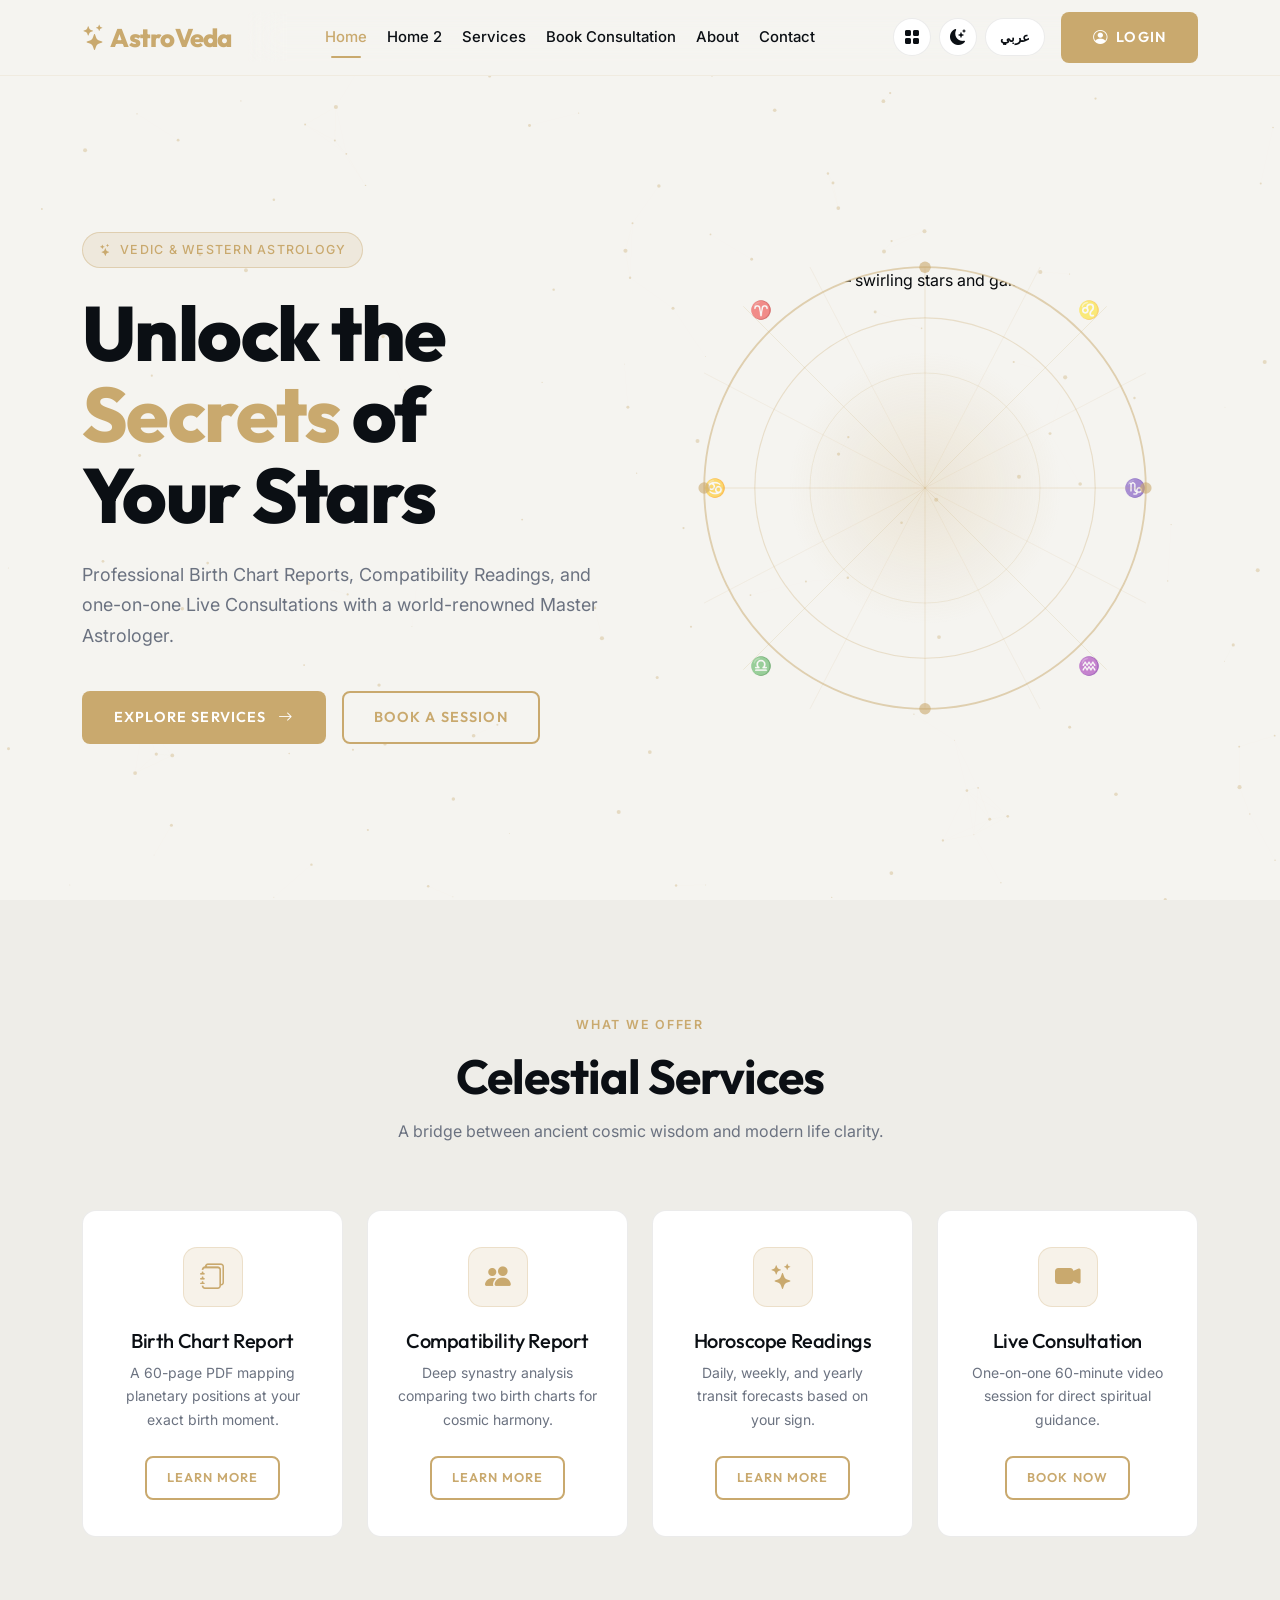
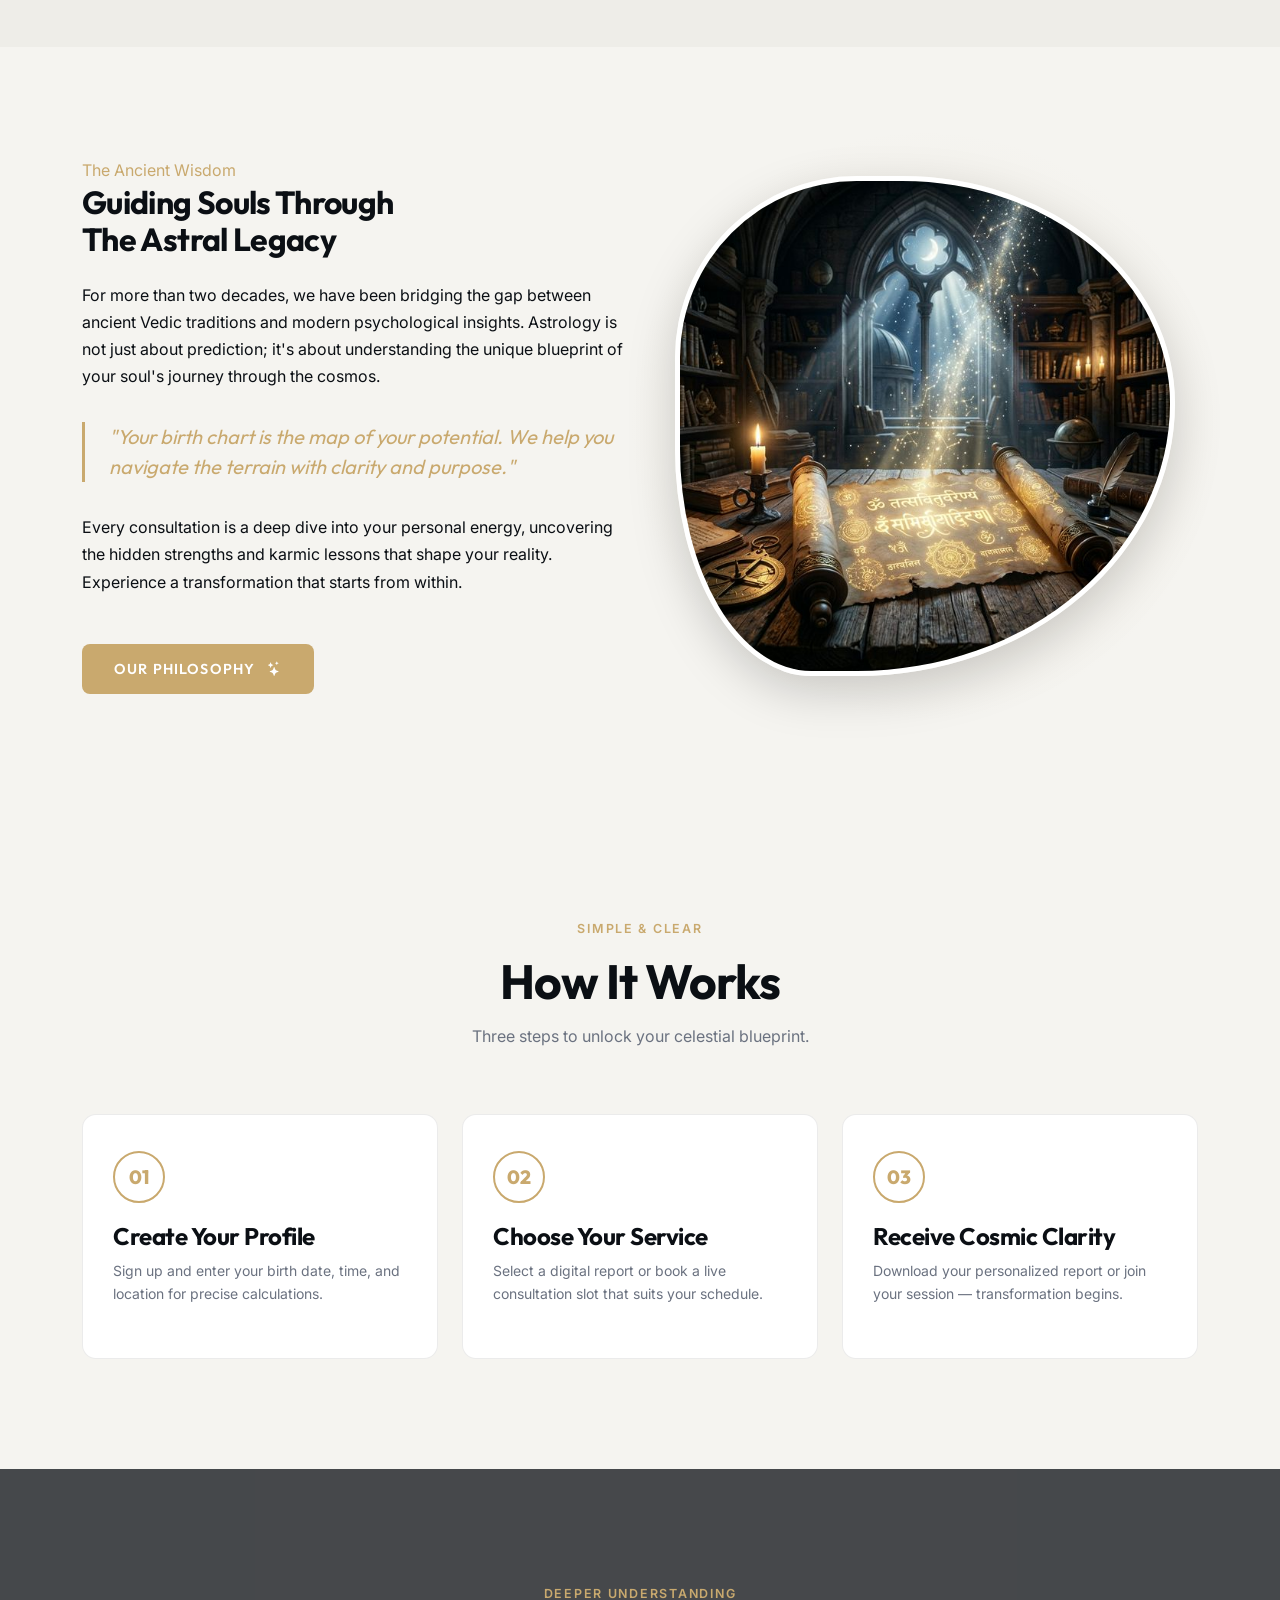
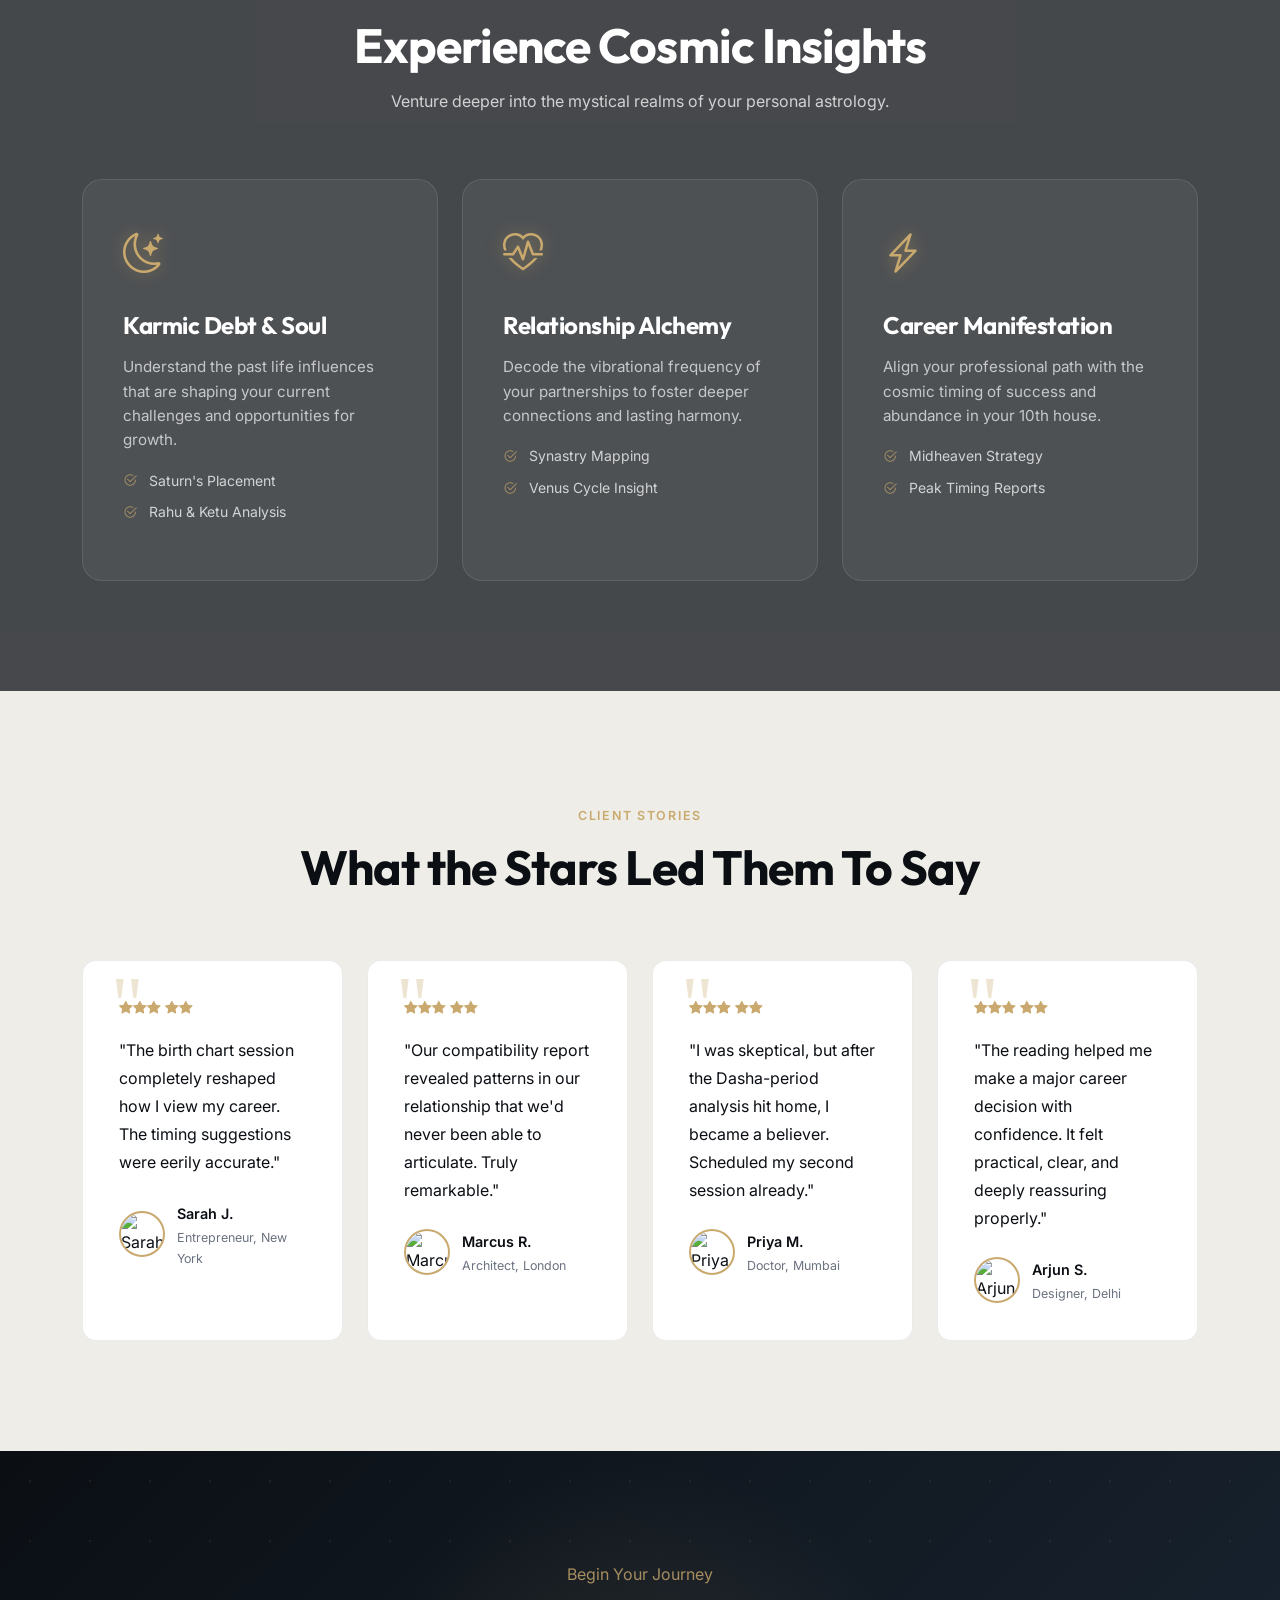
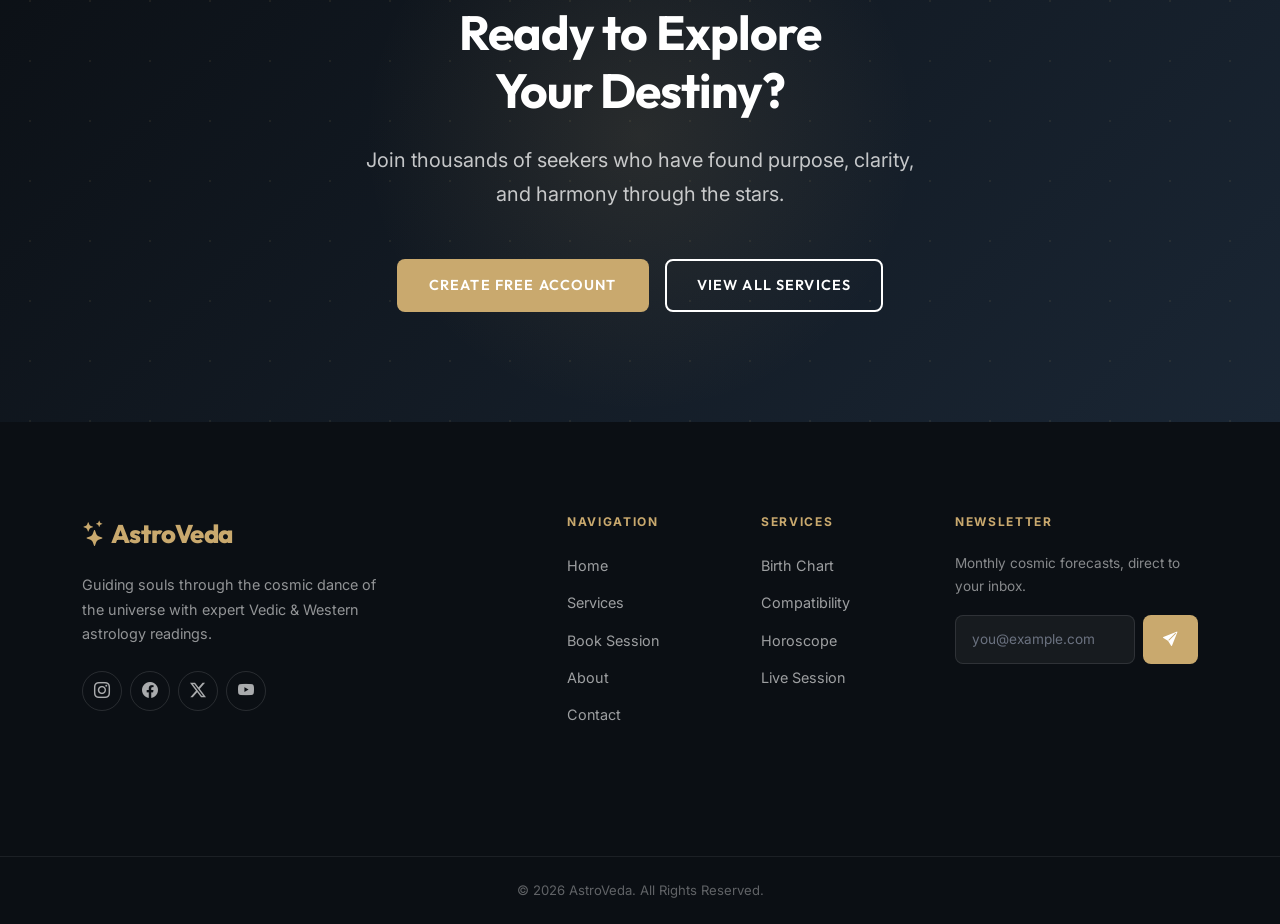
==== commit 9f74fd1d: "Update site UI fixes and dashboard tweaks" ====
--- a/index.html
+++ b/index.html
@@ -50,7 +50,7 @@
         <div class="offcanvas-body">
           <ul class="navbar-nav mx-auto align-items-lg-center gap-lg-1">
             <li class="nav-item"><a class="nav-link active" href="index.html" aria-current="page">Home</a></li>
-            <li class="nav-item"><a class="nav-link" href="home-2.html">Cosmic Portal</a></li>
+            <li class="nav-item"><a class="nav-link" href="home-2.html">Home 2</a></li>
             <li class="nav-item"><a class="nav-link" href="services.html">Services</a></li>
             <li class="nav-item"><a class="nav-link" href="book-consultation.html">Book Consultation</a></li>
             <li class="nav-item"><a class="nav-link" href="about.html">About</a></li>
@@ -79,7 +79,7 @@
       <div class="row align-items-center gy-5">
 
         <!-- Left copy -->
-        <div class="col-lg-6">
+        <div class="col-lg-6 text-center text-lg-start">
           <div class="hero-tagline reveal-up" style="transition-delay:.1s;">
             <i class="bi bi-stars" aria-hidden="true"></i>
             Vedic &amp; Western Astrology
@@ -91,7 +91,7 @@
             Professional Birth Chart Reports, Compatibility Readings, and one-on-one Live Consultations with a
             world-renowned Master Astrologer.
           </p>
-          <div class="d-flex flex-wrap gap-3 reveal-up" style="transition-delay:.4s;">
+          <div class="d-flex flex-wrap justify-content-center justify-content-lg-start gap-3 reveal-up" style="transition-delay:.4s;">
             <a href="services.html" class="btn-gold" style="text-decoration:none;">Explore Services <i
                 class="bi bi-arrow-right ms-1" aria-hidden="true"></i></a>
             <a href="book-consultation.html" class="btn-ghost" style="text-decoration:none;">Book a Session</a>
@@ -332,7 +332,7 @@
         <h2 id="testi-heading">What the Stars Led Them To Say</h2>
       </div>
       <div class="row g-4 stagger">
-        <div class="col-md-4 reveal-up">
+        <div class="col-md-6 col-lg-3 reveal-up">
           <div class="testi-card h-100">
             <span class="quote-mark" aria-hidden="true">"</span>
             <div class="testi-star" aria-label="5 out of 5 stars">
@@ -347,7 +347,7 @@
             </div>
           </div>
         </div>
-        <div class="col-md-4 reveal-up">
+        <div class="col-md-6 col-lg-3 reveal-up">
           <div class="testi-card h-100">
             <span class="quote-mark" aria-hidden="true">"</span>
             <div class="testi-star" aria-label="5 out of 5 stars">
@@ -357,13 +357,13 @@
             <p class="testi-text">"Our compatibility report revealed patterns in our relationship that we'd never been
               able to articulate. Truly remarkable."</p>
             <div class="testi-author">
-              <img src="https://ui-avatars.com/api/?name=Marcus+R&background=1A2634&color=C9A96E&size=80"
+              <img src="https://ui-avatars.com/api/?name=Marcus+R&background=C9A96E&color=0B0F14&size=80"
                 alt="Marcus R.">
               <div><span class="name">Marcus R.</span><span class="role d-block">Architect, London</span></div>
             </div>
           </div>
         </div>
-        <div class="col-md-4 reveal-up">
+        <div class="col-md-6 col-lg-3 reveal-up">
           <div class="testi-card h-100">
             <span class="quote-mark" aria-hidden="true">"</span>
             <div class="testi-star" aria-label="5 out of 5 stars">
@@ -375,6 +375,20 @@
             <div class="testi-author">
               <img src="https://ui-avatars.com/api/?name=Priya+M&background=C9A96E&color=0B0F14&size=80" alt="Priya M.">
               <div><span class="name">Priya M.</span><span class="role d-block">Doctor, Mumbai</span></div>
+            </div>
+          </div>
+        </div>
+        <div class="col-md-6 col-lg-3 reveal-up">
+          <div class="testi-card h-100">
+            <span class="quote-mark" aria-hidden="true">"</span>
+            <div class="testi-star" aria-label="5 out of 5 stars">
+              <i class="bi bi-star-fill"></i><i class="bi bi-star-fill"></i><i class="bi bi-star-fill"></i>
+              <i class="bi bi-star-fill"></i><i class="bi bi-star-fill"></i>
+            </div>
+            <p class="testi-text">"The reading helped me make a major career decision with confidence. It felt practical, clear, and deeply reassuring properly."</p>
+            <div class="testi-author">
+              <img src="https://ui-avatars.com/api/?name=Arjun+S&background=C9A96E&color=0B0F14&size=80" alt="Arjun S.">
+              <div><span class="name">Arjun S.</span><span class="role d-block">Designer, Delhi</span></div>
             </div>
           </div>
         </div>
--- a/assets/css/style.css
+++ b/assets/css/style.css
@@ -128,9 +128,9 @@
   inset-inline: 0;
   width: 100%;
   height: var(--nav-h);
-  background: var(--nav-bg);
-  backdrop-filter: blur(16px);
-  -webkit-backdrop-filter: blur(16px);
+  background: var(--bg);
+  backdrop-filter: none;
+  -webkit-backdrop-filter: none;
   border-bottom: 1px solid rgba(201,169,110,.12);
   z-index: 999;
   transition: background var(--dur) var(--ease), box-shadow var(--dur) var(--ease);
@@ -255,6 +255,10 @@
 }
 .btn-ghost:hover { background: var(--accent); color: #fff; }
 
+[data-theme="light"] #live-consultation .col-lg-7 .text-muted {
+  color: #334155 !important;
+}
+
 /* ─── CARDS ─────────────────────────────────── */
 .card-astro {
   background: var(--card-bg);
@@ -277,6 +281,16 @@
 .card-astro:hover { transform: translateY(-8px); box-shadow: 0 24px 48px rgba(0,0,0,.12); border-color: rgba(201,169,110,.35); }
 .card-astro:hover::before { opacity: 1; }
 [data-theme="dark"] .card-astro:hover { box-shadow: 0 24px 48px rgba(0,0,0,.45); }
+
+.section-pad[aria-labelledby="services-heading"] .card-astro {
+  display: flex;
+  flex-direction: column;
+}
+
+.section-pad[aria-labelledby="services-heading"] .card-astro .btn-ghost {
+  margin-top: auto;
+  align-self: center;
+}
 
 .hero-section {
   min-height: calc(100vh - var(--nav-h));
@@ -343,6 +357,25 @@
   line-height: 1.7;
 }
 
+[data-theme="light"] .hero-section-2 .hero-title {
+  color: #0f172a;
+}
+
+[data-theme="light"] .hero-section-2 .hero-tagline {
+  color: #8a6a2f;
+  border-color: rgba(138, 106, 47, .45);
+  background: rgba(255, 255, 255, .72);
+}
+
+[data-theme="light"] .hero-section-2 .hero-subtitle {
+  color: #334155;
+}
+
+[data-theme="light"] .hero-section-2 .btn-ghost {
+  color: #334155;
+  border-color: rgba(51, 65, 85, .45);
+}
+
 /* Zodiac SVG Wheel */
 .zodiac-wrap {
   position: relative;
@@ -451,6 +484,11 @@
   transition: background .3s, transform .3s;
 }
 .card-astro:hover .svc-icon { background: var(--accent); color: #fff; transform: rotate(6deg) scale(1.1); }
+.specialities-section .card-astro:hover .svc-icon {
+  background: var(--accent) !important;
+  color: #0b0f14 !important;
+  border-color: rgba(11, 15, 20, .18) !important;
+}
 
 /* ─── TESTIMONIAL CARD ──────────────────────── */
 .testi-card {
@@ -525,6 +563,11 @@
 }
 
 /* ─── FOOTER ────────────────────────────────── */
+.cosmic-cta-actions > a {
+  width: 290px;
+  justify-content: center;
+}
+
 .footer-main {
   background: var(--primary);
   color: rgba(255,255,255,.85);
@@ -532,10 +575,14 @@
 }
 .footer-brand {
   font-family: var(--font-h);
-  font-size: 1.8rem;
+  font-size: 1.6rem;
   font-weight: 800;
+  letter-spacing: -.03em;
   color: var(--accent);
   margin-bottom: 18px;
+  display: inline-flex;
+  align-items: center;
+  gap: .15em;
 }
 .footer-desc { font-size: .9rem; opacity: .65; line-height: 1.7; max-width: 300px; }
 .footer-heading { font-size: .75rem; font-weight: 700; letter-spacing: .14em; text-transform: uppercase; color: var(--accent); margin-bottom: 20px; }
@@ -611,10 +658,10 @@
   width: 268px;
   flex-shrink: 0;
   background: var(--secondary);
-  border-inline-start: 1px solid rgba(255,255,255,.07);
+  border-inline-end: 1px solid rgba(255,255,255,.07);
   position: fixed;
   inset-block: 0;
-  inset-inline-end: 0;
+  inset-inline-start: 0;
   overflow-y: auto;
   z-index: 1050;
   display: flex;
@@ -655,7 +702,7 @@
 .dash-nav-link.active i { color: var(--accent); }
 
 .dash-main {
-  margin-inline-end: 268px;
+  margin-inline-start: 268px;
   flex: 1;
   min-width: 0;
   padding: 36px 40px;
@@ -705,17 +752,21 @@
   height: 100%;
 }
 .dash-card h5 { font-size: 1.08rem; margin-bottom: 20px; }
+[data-tab="reports"] .report-action-btn {
+  width: 136px;
+  justify-content: center;
+}
 
 /* sidebar mobile */
 @media (max-width: 992px) {
   .dash-sidebar {
-    transform: translateX(100%);
+    transform: translateX(-100%);
   }
   .dash-sidebar.open {
     transform: translateX(0);
   }
   .dash-main {
-    margin-inline-end: 0;
+    margin-inline-start: 0;
     padding: 24px 20px;
   }
 }
@@ -851,6 +902,10 @@
 
 .card-glass:hover::after { opacity: 1; }
 
+.glass-section .card-glass {
+  color: #fff;
+}
+
 .glass-icon {
   font-size: 2.5rem;
   color: var(--accent);
@@ -863,10 +918,12 @@
   font-size: 1.5rem;
   margin-bottom: 16px;
   font-weight: 700;
+  color: #fff;
 }
 
 .glass-text {
   font-size: 0.95rem;
+  color: rgba(255, 255, 255, 0.85);
   opacity: 0.8;
   line-height: 1.6;
 }
@@ -905,17 +962,31 @@
   color: var(--accent);
 }
 .svc-radio { display: none; }
+.booking-services-grid > [class*="col-"] {
+  display: flex;
+}
 .svc-label {
-  display: block;
+  display: flex;
+  flex-direction: column;
+  width: 100%;
+  height: 100%;
   padding: 18px;
   border: 1px solid var(--input-border);
   border-radius: var(--radius-sm);
   cursor: pointer;
   transition: border-color .25s, background .25s;
 }
+.booking-services-grid .svc-label > span.text-accent {
+  margin-top: auto;
+}
 .svc-radio:checked + .svc-label {
   border-color: var(--accent);
   background: var(--accent-dim);
+}
+
+.booking-confirm-btn {
+  white-space: nowrap;
+  flex: 0 0 auto;
 }
 
 @media (max-width: 768px) {
@@ -928,18 +999,44 @@
 .auth-wrap {
   min-height: 100dvh;
   display: flex;
+  align-items: flex-start;
+  position: relative;
+  overflow-x: hidden;
+  overflow-y: auto;
+  padding: 32px 0;
+  background: linear-gradient(180deg, var(--bg) 0%, var(--bg-alt) 100%);
+  transition: background var(--dur) var(--ease);
+}
+[data-theme="light"] .auth-wrap {
+  scrollbar-gutter: stable;
+}
+[data-theme="dark"] .auth-wrap {
+  background: var(--primary);
+}
+.auth-wrap > .container {
+  position: relative;
+  z-index: 1;
+  width: 100%;
+  min-height: calc(100dvh - 64px);
+  display: flex;
   align-items: center;
-  background: var(--primary);
-  position: relative;
-  overflow: hidden;
+  justify-content: center;
+  padding-top: 64px;
+  padding-bottom: 24px;
 }
 .auth-theme-toggle {
   position: absolute;
   top: 24px;
   inset-inline-end: 24px;
   z-index: 2;
+  background: var(--card-bg);
+  border-color: var(--card-border);
+  color: var(--text-muted);
+}
+[data-theme="dark"] .auth-theme-toggle {
+  background: rgba(255,255,255,.03);
   border-color: rgba(255,255,255,.15);
-  color: rgba(255,255,255,.5);
+  color: rgba(255,255,255,.55);
 }
 .auth-wrap::before {
   content: '';
@@ -951,17 +1048,118 @@
   background: radial-gradient(circle, rgba(201,169,110,.08) 0%, transparent 70%);
 }
 .auth-card {
-  background: rgba(26,38,52,.7);
-  border: 1px solid rgba(201,169,110,.15);
+  background: rgba(255,255,255,.92);
+  border: 1px solid rgba(201,169,110,.18);
   border-radius: var(--radius);
   padding: 52px 48px;
   backdrop-filter: blur(12px);
   width: 100%;
   max-width: 460px;
   margin: 0 auto;
+  color: var(--text);
+  box-shadow: 0 24px 60px rgba(15,23,42,.12);
+}
+[data-theme="dark"] .auth-card {
+  background: rgba(26,38,52,.7);
+  border-color: rgba(201,169,110,.15);
   color: #fff;
+  box-shadow: 0 24px 60px rgba(0,0,0,.3);
+}
+.auth-title {
+  color: var(--text);
+}
+.auth-card a {
+  transition: color .25s, text-decoration-color .25s, opacity .25s, filter .25s;
+}
+.auth-card a:not(.auth-brand):hover {
+  color: var(--accent) !important;
+  text-decoration: underline !important;
+  text-underline-offset: 3px;
+  text-decoration-thickness: 1.5px;
+}
+.auth-subtitle,
+.auth-label,
+.auth-check-label,
+.auth-divider-text,
+.auth-footer-note,
+.auth-strength-label {
+  color: var(--text-muted) !important;
+}
+[data-theme="dark"] .auth-title {
+  color: #fff;
+}
+[data-theme="dark"] .auth-subtitle,
+[data-theme="dark"] .auth-label,
+[data-theme="dark"] .auth-check-label,
+[data-theme="dark"] .auth-divider-text,
+[data-theme="dark"] .auth-footer-note,
+[data-theme="dark"] .auth-strength-label {
+  color: rgba(255,255,255,.55) !important;
+}
+.auth-card .form-field {
+  color: var(--text) !important;
+}
+[data-theme="dark"] .auth-card .form-field {
+  color: #fff !important;
+}
+.auth-input-toggle {
+  color: var(--text-muted);
+}
+[data-theme="dark"] .auth-input-toggle {
+  color: rgba(255,255,255,.4);
+}
+.auth-divider {
+  border-color: rgba(15,23,42,.12);
+}
+[data-theme="dark"] .auth-divider {
+  border-color: rgba(255,255,255,.1);
+}
+.auth-social-btn {
+  border-color: var(--card-border) !important;
+  color: var(--text);
+  background: transparent;
+  font-size: .85rem;
+  cursor: pointer;
+  transition: border-color .25s, color .25s, background .25s;
+}
+.auth-social-btn:hover {
+  border-color: var(--accent) !important;
+  background: var(--accent-dim);
+}
+[data-theme="dark"] .auth-social-btn {
+  border-color: rgba(255,255,255,.15) !important;
+  color: #fff;
+}
+.auth-benefit-pill {
+  background: rgba(201,169,110,.12);
+  border: 1px solid rgba(201,169,110,.2);
+  border-radius: 99px;
+  padding: 5px 14px;
+  font-size: .78rem;
+  color: var(--text-muted);
+}
+[data-theme="dark"] .auth-benefit-pill {
+  color: rgba(255,255,255,.7);
+}
+.auth-strength-bar {
+  height: 4px;
+  flex: 1;
+  border-radius: 2px;
+  background: rgba(15,23,42,.12);
+  transition: .3s;
+}
+[data-theme="dark"] .auth-strength-bar {
+  background: rgba(255,255,255,.1);
 }
 @media (max-width: 480px) {
+  .auth-wrap {
+    padding: 20px 0 24px;
+  }
+  .auth-wrap > .container {
+    min-height: calc(100dvh - 44px);
+    padding-top: 56px;
+    padding-bottom: 20px;
+  }
   .auth-theme-toggle {
     top: 18px;
     inset-inline-end: 18px;
@@ -1009,7 +1207,124 @@
   .zodiac-wrap  { width: 280px; }
 }
 
+@media (min-width: 768px) and (max-width: 991.98px) {
+  .hero-section .row > .col-lg-6:first-child {
+    display: flex;
+    flex-direction: column;
+    align-items: center;
+    text-align: center;
+  }
+
+  .hero-section .hero-subtitle {
+    margin-inline: auto;
+  }
+
+  .section-pad[aria-labelledby="testi-heading"] .row {
+    justify-content: center;
+  }
+
+  .section-pad[aria-labelledby="testi-heading"] .row > [class*="col-"] {
+    flex: 0 0 50%;
+    max-width: 50%;
+  }
+}
+
 @media (max-width: 991.98px) {
+  .astral-legacy .col-lg-6:first-child > .reveal-up > .eyebrow {
+    display: block;
+    text-align: center;
+  }
+
+  .astral-legacy .col-lg-6:first-child > .reveal-up > h2 {
+    text-align: center;
+  }
+
+  .astral-legacy .col-lg-6:first-child > .reveal-up > a.btn-gold {
+    display: block;
+    width: max-content;
+    margin-inline: auto;
+  }
+
+  .section-pad .row.align-items-center.g-5.flex-lg-row-reverse > .col-lg-7 > .eyebrow {
+    display: block;
+    text-align: center;
+  }
+
+  .section-pad .row.align-items-center.g-5.flex-lg-row-reverse > .col-lg-7 > h2 {
+    text-align: center;
+  }
+
+  .section-pad .row.align-items-center.g-5.flex-lg-row-reverse > .col-lg-7 > a.btn-ghost {
+    display: flex;
+    width: max-content;
+    margin-inline: auto;
+  }
+
+  #birth-chart .col-lg-6:last-child .eyebrow,
+  #compatibility .col-lg-6:last-child .eyebrow,
+  #horoscope .col-lg-6:last-child .eyebrow,
+  #live-consultation .col-lg-7 .eyebrow {
+    display: block;
+    text-align: center;
+  }
+
+  #birth-chart .col-lg-6:last-child h2,
+  #compatibility .col-lg-6:last-child h2,
+  #horoscope .col-lg-6:last-child h2,
+  #live-consultation .col-lg-7 h2 {
+    text-align: center;
+  }
+
+  #birth-chart .col-lg-6:last-child > .d-flex,
+  #compatibility .col-lg-6:last-child > .d-flex,
+  #horoscope .col-lg-6:last-child > .d-flex,
+  #live-consultation .col-lg-7 > .d-flex {
+    justify-content: center;
+  }
+
+  .inquiry-section .col-lg-4.reveal-up {
+    text-align: center;
+  }
+
+  .inquiry-section .col-lg-4.reveal-up .eyebrow {
+    display: block;
+  }
+
+  .inquiry-section .col-lg-4.reveal-up .btn-ghost {
+    display: inline-flex;
+    width: max-content;
+    margin-inline: auto;
+  }
+
+  .about-bio-section .col-lg-7 > a.btn-gold {
+    display: flex;
+    width: max-content;
+    margin-inline: auto;
+  }
+
+  .about-bio-section .col-lg-7 > .eyebrow {
+    display: block;
+    text-align: center;
+  }
+
+  .about-bio-section .col-lg-7 > h2 {
+    text-align: center;
+  }
+
+  .elemental-section .col-lg-5.reveal-up {
+    text-align: center;
+  }
+
+  .elemental-section .col-lg-5.reveal-up .eyebrow {
+    display: block;
+  }
+
+  .elemental-section .col-lg-5.reveal-up .btn-ghost {
+    display: block;
+    width: max-content;
+    margin-inline: auto;
+  }
+
   .footer-main .row > [class*="col-"] {
     width: 100%;
     max-width: 100%;
@@ -1034,9 +1349,31 @@
   }
 }
 
+@media (min-width: 768px) and (max-width: 991.98px) {
+  .elemental-section .col-lg-7 > .row.g-3 {
+    max-width: 680px;
+    margin-inline: auto;
+  }
+}
+
 @media (max-width: 576px) {
   .nav-astro .navbar-brand { font-size: 1.3rem; }
   .btn-gold, .btn-ghost   { padding: 11px 22px; font-size: .84rem; }
+  .hero-section .col-lg-6:last-child .zodiac-wrap {
+    margin-bottom: 40px;
+  }
+  .hero-section .col-lg-6:first-child > .d-flex > a {
+    width: 220px;
+    max-width: 100%;
+    flex: 0 1 220px;
+    justify-content: center;
+  }
+  .cta-band .d-flex.flex-wrap.gap-3.justify-content-center > a {
+    width: 220px;
+    max-width: 100%;
+    flex: 0 1 220px;
+    justify-content: center;
+  }
   .stat-item .stat-num    { font-size: 1.8rem; }
   .footer-main .row > [class*="col-"] {
     width: 100%;
@@ -1059,6 +1396,12 @@
     width: 100%;
     max-width: 360px;
     margin-inline: auto;
+  }
+  .booking-confirm-btn {
+    padding: 11px 12px !important;
+    font-size: .72rem !important;
+    letter-spacing: .03em !important;
+    gap: 4px !important;
   }
 }
 
@@ -1107,7 +1450,14 @@
   padding: 32px;
   border-radius: 24px;
   text-align: center;
+  height: 100%;
   transition: all .4s var(--ease);
+}
+.prep-section .row.g-4 > [class*="col-"] {
+  display: flex;
+}
+.prep-section .prep-card {
+  flex: 1;
 }
 .prep-card:hover {
   border-color: var(--accent);
@@ -1211,8 +1561,20 @@
 }
 /* ─── END UNIQUE SECTIONS ───────────────────── */
 /* ─── ACCORDION THEMING ─────────────────────── */
-@media (min-width: 768px) and (max-width: 991.98px) {
-  .ethereal-lab-copy { margin-right: auto; }
+@media (max-width: 991.98px) {
+  .ethereal-section .ethereal-lab-copy {
+    margin-left: auto;
+    margin-right: auto;
+    text-align: center;
+  }
+  .ethereal-section .ethereal-lab-copy .btn-gold {
+    display: block;
+    width: max-content;
+    margin: 0 auto;
+  }
+  .transits-section .reveal-up {
+    text-align: center;
+  }
 }
 .accordion-button:not(.collapsed) {
   background: var(--bg-alt);
@@ -1278,6 +1640,13 @@
   .offcanvas-header { border-bottom: none !important; padding: 25px 30px; position: absolute; top: 0; width: 100%; z-index: 10; }
   .offcanvas-header .offcanvas-title { font-size: 1.6rem; }
   .offcanvas-body .d-flex { align-items: flex-start !important; width: 100%; }
+  .offcanvas-body > .d-flex.flex-column.flex-lg-row {
+    flex-direction: column !important;
+    gap: 16px !important;
+  }
+  .offcanvas-body > .d-flex.flex-column.flex-lg-row > a.btn-gold {
+    width: 100%;
+  }
 }
 
 @media (max-width: 576px) {
@@ -1307,6 +1676,23 @@
     padding: 20px !important;
     align-items: center; /* Center the centered content */
   }
-  .upcoming-box .btn-gold { width: auto; padding: 10px 24px; }
+.upcoming-box .btn-gold { width: auto; padding: 10px 24px; }
+}
+
+@media (max-width: 991.98px) {
+  .hero-section-2 .hero-2-actions {
+    width: min(100%, 320px);
+    margin-inline: auto;
+    flex-direction: column;
+    align-items: stretch;
+  }
+  .hero-section-2 .hero-2-actions > a.btn-gold,
+  .hero-section-2 .hero-2-actions > a.btn-ghost {
+    width: 100% !important;
+    min-width: 100% !important;
+    max-width: 100% !important;
+    flex: 0 0 auto !important;
+    justify-content: center !important;
+  }
 }
 /* ─── END RESPONSIVE FIXES ─────────────────── */
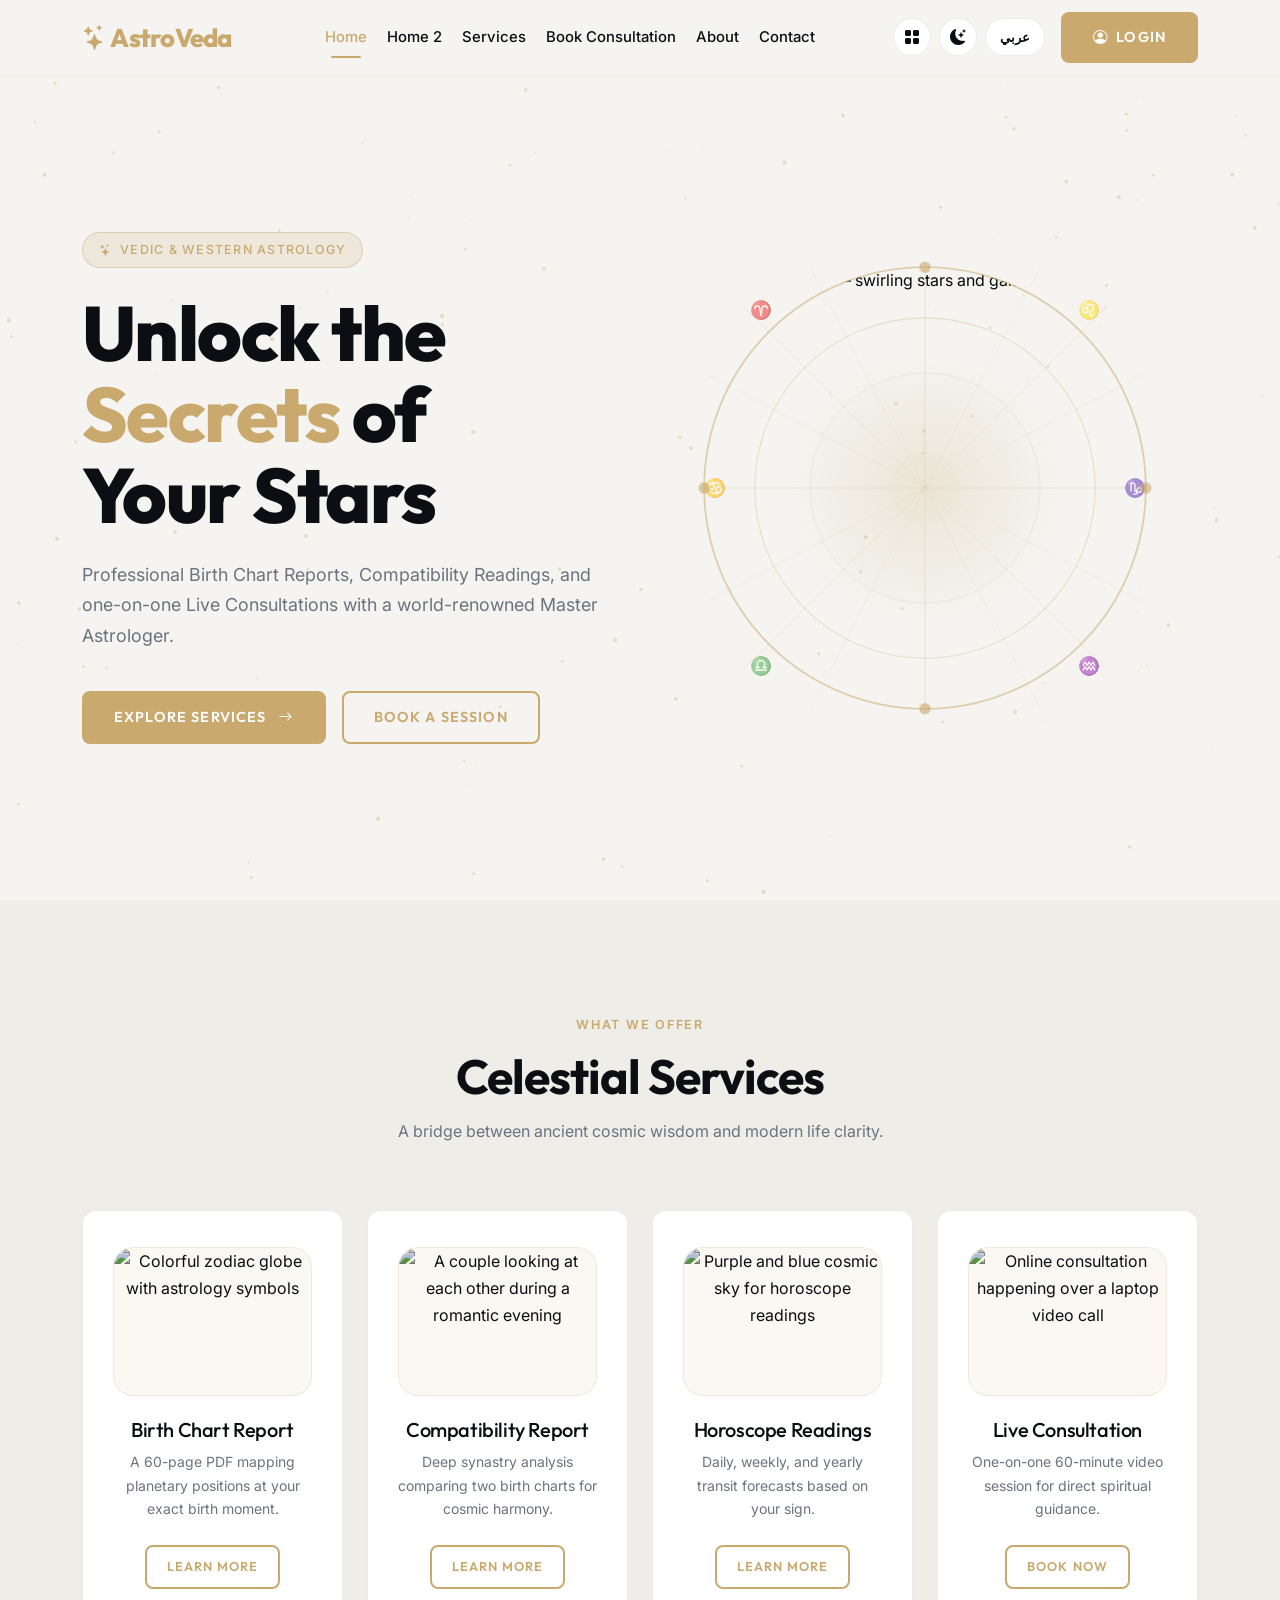
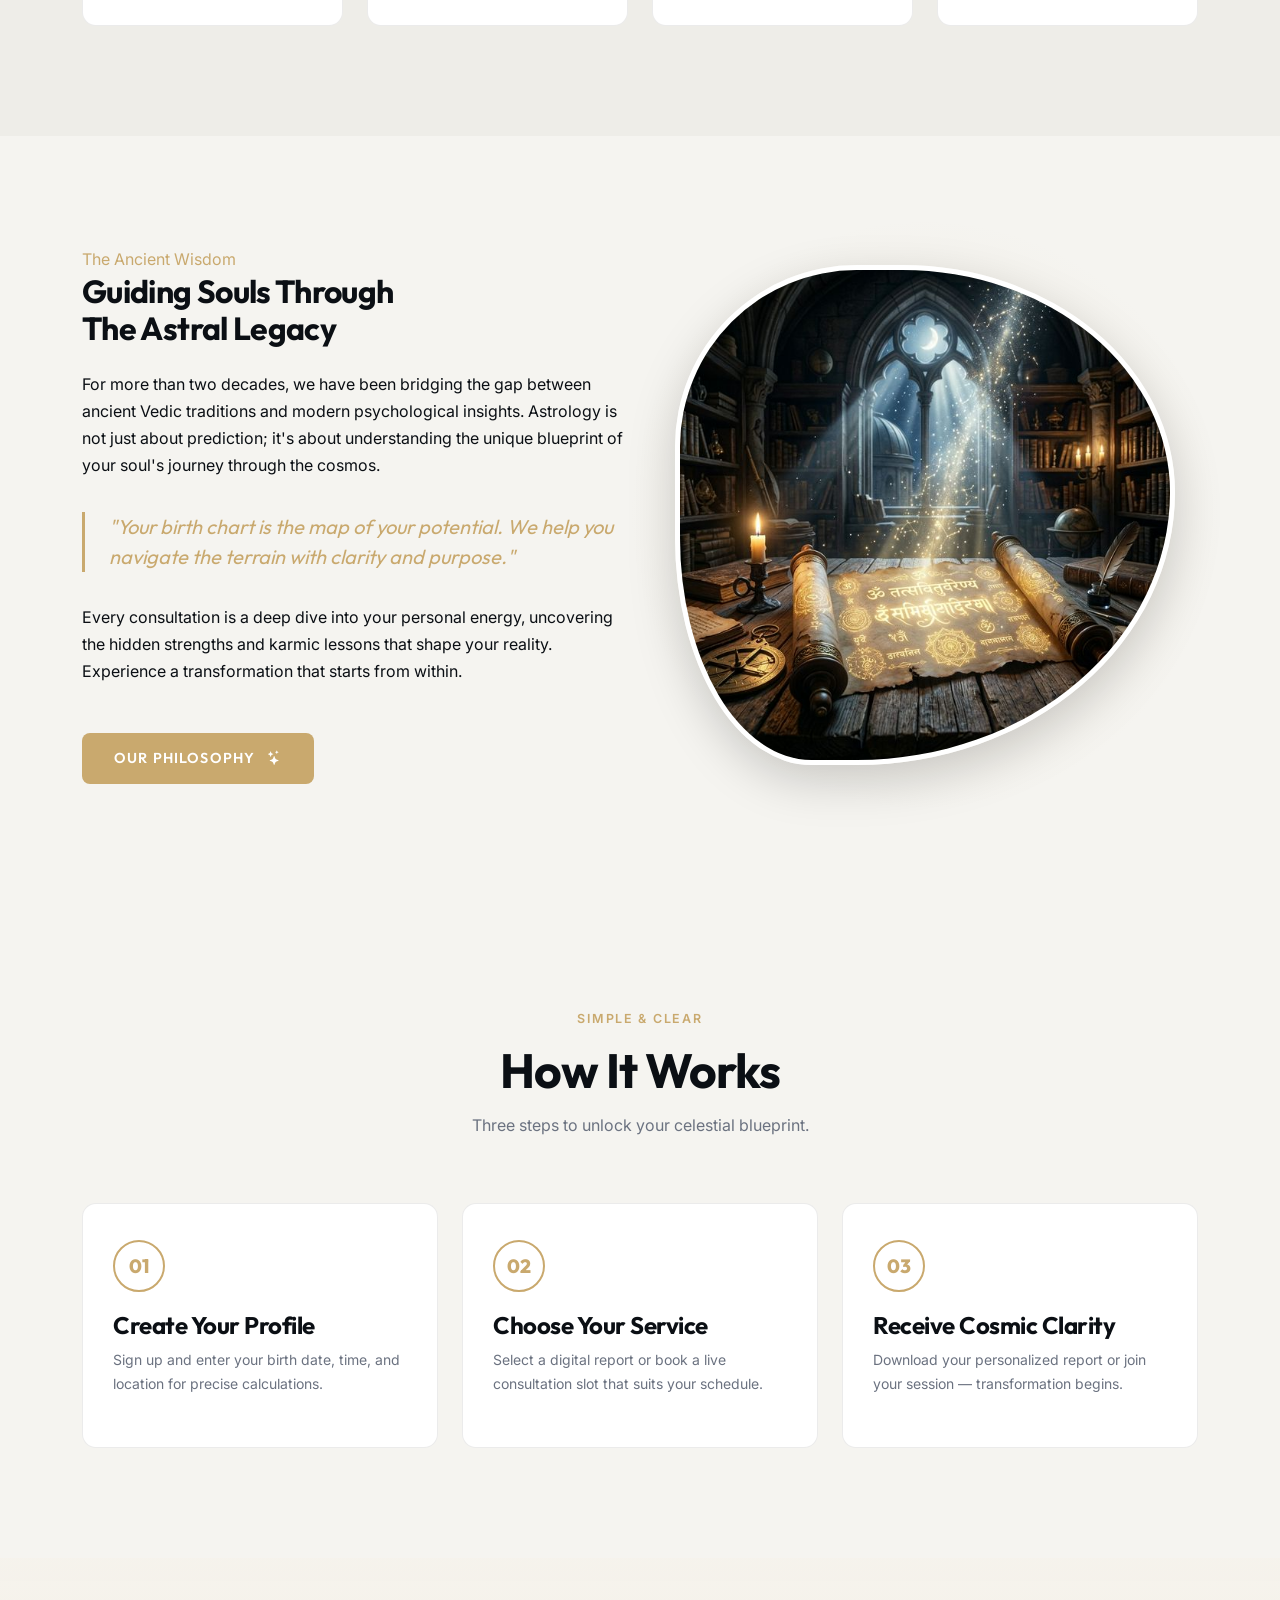
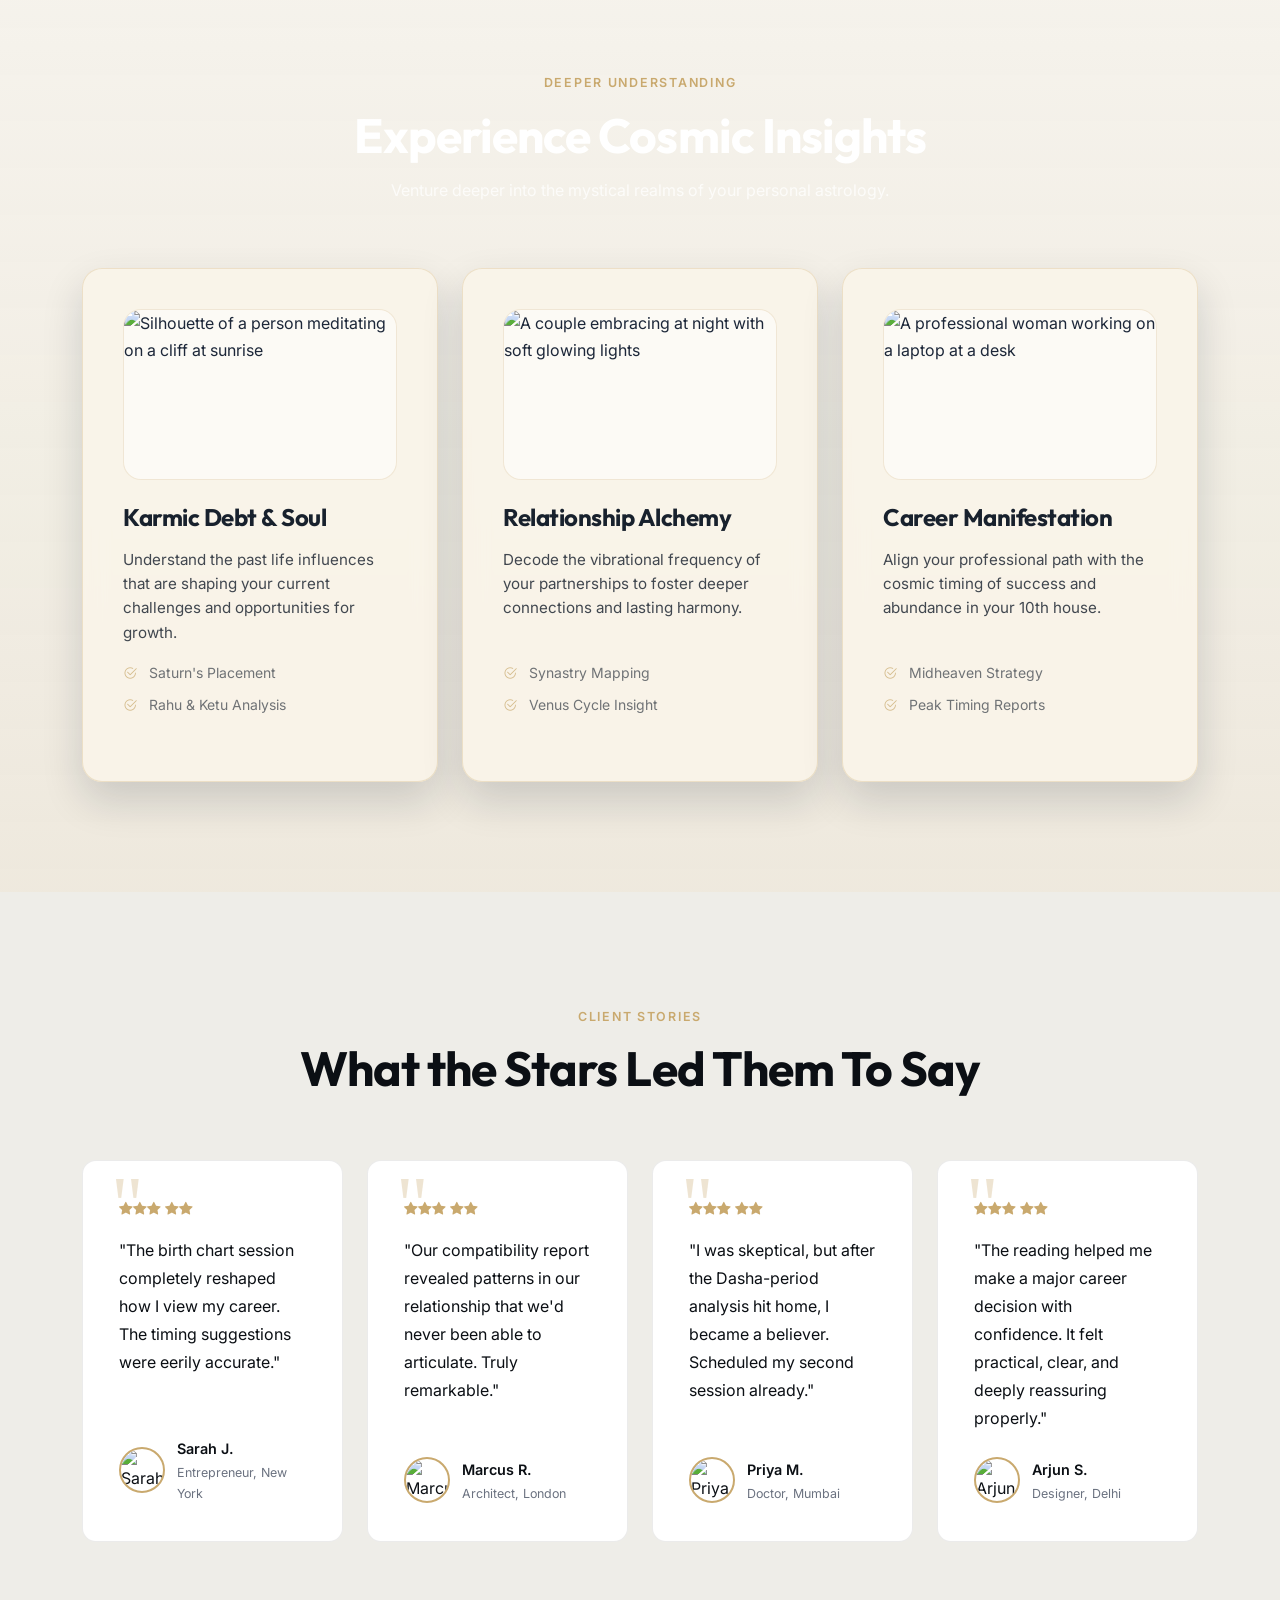
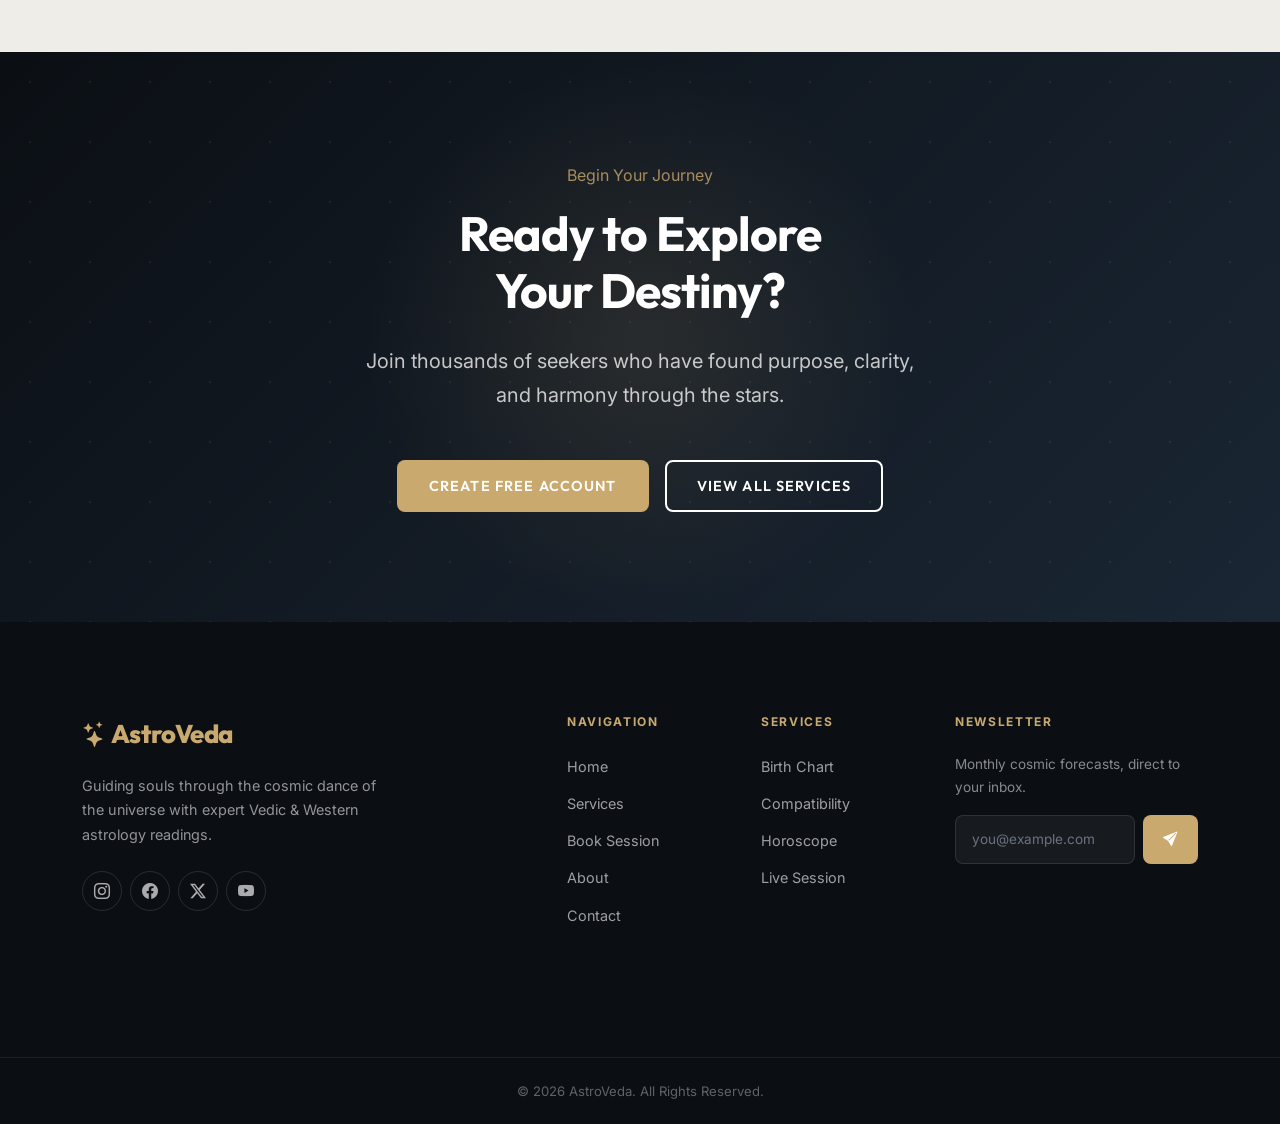
==== commit 93e23319: "Refining Professional Astrologer UI and styles" ====
--- a/index.html
+++ b/index.html
@@ -163,7 +163,10 @@
       <div class="row g-4 stagger">
         <div class="col-md-6 col-lg-3 reveal-up">
           <article class="card-astro text-center">
-            <div class="svc-icon mx-auto" aria-hidden="true"><i class="bi bi-journals"></i></div>
+            <div class="svc-media mx-auto">
+              <img src="https://images.unsplash.com/photo-1532968787238-51611422cb5b?w=640&h=480&fit=crop&q=80"
+                alt="Colorful zodiac globe with astrology symbols" loading="lazy" crossorigin="anonymous">
+            </div>
             <h3 class="h5 h-font mb-2">Birth Chart Report</h3>
             <p class="text-muted small mb-4">A 60-page PDF mapping planetary positions at your exact birth moment.</p>
             <a href="services.html#birth-chart" class="btn-ghost"
@@ -172,7 +175,10 @@
         </div>
         <div class="col-md-6 col-lg-3 reveal-up">
           <article class="card-astro text-center">
-            <div class="svc-icon mx-auto" aria-hidden="true"><i class="bi bi-people-fill"></i></div>
+            <div class="svc-media mx-auto">
+              <img src="https://images.unsplash.com/photo-1765248230965-97b97785fed6?w=640&h=480&fit=crop&q=80"
+                alt="A couple looking at each other during a romantic evening" loading="lazy" crossorigin="anonymous">
+            </div>
             <h3 class="h5 h-font mb-2">Compatibility Report</h3>
             <p class="text-muted small mb-4">Deep synastry analysis comparing two birth charts for cosmic harmony.</p>
             <a href="services.html#compatibility" class="btn-ghost"
@@ -181,7 +187,10 @@
         </div>
         <div class="col-md-6 col-lg-3 reveal-up">
           <article class="card-astro text-center">
-            <div class="svc-icon mx-auto" aria-hidden="true"><i class="bi bi-stars"></i></div>
+            <div class="svc-media mx-auto">
+              <img src="https://images.unsplash.com/photo-1677029907981-e9a44fb7409a?w=640&h=480&fit=crop&q=80"
+                alt="Purple and blue cosmic sky for horoscope readings" loading="lazy" crossorigin="anonymous">
+            </div>
             <h3 class="h5 h-font mb-2">Horoscope Readings</h3>
             <p class="text-muted small mb-4">Daily, weekly, and yearly transit forecasts based on your sign.</p>
             <a href="services.html#horoscope" class="btn-ghost"
@@ -190,7 +199,10 @@
         </div>
         <div class="col-md-6 col-lg-3 reveal-up">
           <article class="card-astro text-center">
-            <div class="svc-icon mx-auto" aria-hidden="true"><i class="bi bi-camera-video-fill"></i></div>
+            <div class="svc-media mx-auto">
+              <img src="https://images.unsplash.com/photo-1758691462749-a95ce1bd7f96?w=640&h=480&fit=crop&q=80"
+                alt="Online consultation happening over a laptop video call" loading="lazy" crossorigin="anonymous">
+            </div>
             <h3 class="h5 h-font mb-2">Live Consultation</h3>
             <p class="text-muted small mb-4">One-on-one 60-minute video session for direct spiritual guidance.</p>
             <a href="book-consultation.html" class="btn-ghost"
@@ -285,7 +297,10 @@
       <div class="row g-4 stagger">
         <div class="col-lg-4 reveal-up">
           <div class="card-glass">
-            <div class="glass-icon"><i class="bi bi-moon-stars"></i></div>
+            <div class="glass-media">
+              <img src="https://images.unsplash.com/photo-1762878099419-401123e74edc?w=900&h=620&fit=crop&q=80"
+                alt="Silhouette of a person meditating on a cliff at sunrise" loading="lazy" crossorigin="anonymous">
+            </div>
             <h3 class="glass-title">Karmic Debt & Soul</h3>
             <p class="glass-text">Understand the past life influences that are shaping your current challenges and
               opportunities for growth.</p>
@@ -297,7 +312,10 @@
         </div>
         <div class="col-lg-4 reveal-up">
           <div class="card-glass">
-            <div class="glass-icon"><i class="bi bi-heart-pulse"></i></div>
+            <div class="glass-media">
+              <img src="https://images.unsplash.com/photo-1768468312158-b528732ee226?w=900&h=620&fit=crop&q=80"
+                alt="A couple embracing at night with soft glowing lights" loading="lazy" crossorigin="anonymous">
+            </div>
             <h3 class="glass-title">Relationship Alchemy</h3>
             <p class="glass-text">Decode the vibrational frequency of your partnerships to foster deeper connections and
               lasting harmony.</p>
@@ -309,7 +327,10 @@
         </div>
         <div class="col-lg-4 reveal-up">
           <div class="card-glass">
-            <div class="glass-icon"><i class="bi bi-lightning-charge"></i></div>
+            <div class="glass-media">
+              <img src="https://images.unsplash.com/photo-1762341120746-37b4ebad0c99?w=900&h=620&fit=crop&q=80"
+                alt="A professional woman working on a laptop at a desk" loading="lazy" crossorigin="anonymous">
+            </div>
             <h3 class="glass-title">Career Manifestation</h3>
             <p class="glass-text">Align your professional path with the cosmic timing of success and abundance in your
               10th house.</p>
--- a/assets/css/style.css
+++ b/assets/css/style.css
@@ -490,6 +490,29 @@
   border-color: rgba(11, 15, 20, .18) !important;
 }
 
+.section-pad[aria-labelledby="services-heading"] .svc-media {
+  width: 100%;
+  aspect-ratio: 4 / 3;
+  margin-bottom: 22px;
+  border-radius: 20px;
+  overflow: hidden;
+  border: 1px solid rgba(201,169,110,.2);
+  background: rgba(201,169,110,.08);
+}
+
+.section-pad[aria-labelledby="services-heading"] .svc-media img {
+  width: 100%;
+  height: 100%;
+  object-fit: cover;
+  filter: saturate(.92) brightness(.88);
+  transition: transform .4s var(--ease), filter .4s var(--ease);
+}
+
+.section-pad[aria-labelledby="services-heading"] .card-astro:hover .svc-media img {
+  transform: scale(1.05);
+  filter: saturate(1) brightness(.96);
+}
+
 /* ─── TESTIMONIAL CARD ──────────────────────── */
 .testi-card {
   background: var(--card-bg);
@@ -497,6 +520,8 @@
   border-radius: var(--radius);
   padding: 36px;
   position: relative;
+  display: flex;
+  flex-direction: column;
 }
 .testi-card .quote-mark {
   font-size: 5rem;
@@ -510,7 +535,7 @@
 }
 .testi-star { color: var(--accent); font-size: .85rem; margin-bottom: 16px; }
 .testi-text { font-size: 1rem; line-height: 1.75; color: var(--text); margin-bottom: 24px; }
-.testi-author { display: flex; align-items: center; gap: 12px; }
+.testi-author { display: flex; align-items: center; gap: 12px; margin-top: auto; }
 .testi-author img { width: 46px; height: 46px; border-radius: 50%; object-fit: cover; border: 2px solid var(--accent); }
 .testi-author .name { font-weight: 600; font-size: .9rem; }
 .testi-author .role { font-size: .78rem; color: var(--text-muted); }
@@ -757,6 +782,34 @@
   justify-content: center;
 }
 
+[data-tab="history"] .history-action-link {
+  display: inline-flex;
+  align-items: center;
+  padding: 4px 10px;
+  border-radius: 999px;
+  transition: background var(--dur) var(--ease), color var(--dur) var(--ease), box-shadow var(--dur) var(--ease);
+}
+
+[data-tab="history"] .history-action-link:hover {
+  background: var(--accent-dim);
+  color: var(--accent) !important;
+  box-shadow: 0 0 0 1px rgba(201,169,110,.2);
+}
+
+@media (max-width: 991.98px) {
+  [data-tab="reports"] .report-action-btn {
+    min-height: 56px;
+    line-height: 1.2;
+  }
+}
+
+@media (min-width: 768px) and (max-width: 779.98px) {
+  [data-tab="downloads"] .row.g-3.justify-content-center > .col-md-4 {
+    flex: 0 0 50%;
+    max-width: 50%;
+  }
+}
+
 /* sidebar mobile */
 @media (max-width: 992px) {
   .dash-sidebar {
@@ -867,20 +920,23 @@
   content: '';
   position: absolute;
   inset: 0;
-  background: rgba(11, 15, 20, 0.75);
+  background: linear-gradient(180deg, rgba(248, 240, 224, 0.22) 0%, rgba(201, 169, 110, 0.14) 100%);
 }
 
 .card-glass {
-  background: rgba(255, 255, 255, 0.05);
+  background: rgba(250, 244, 233, 0.9);
   backdrop-filter: blur(12px);
   -webkit-backdrop-filter: blur(12px);
-  border: 1px solid rgba(255, 255, 255, 0.1);
+  border: 1px solid rgba(201, 169, 110, 0.28);
   border-radius: 20px;
   padding: 40px;
   height: 100%;
   transition: all 0.4s var(--ease);
   position: relative;
   overflow: hidden;
+  display: flex;
+  flex-direction: column;
+  box-shadow: 0 18px 40px rgba(15, 23, 42, 0.16);
 }
 
 .card-glass::after {
@@ -888,22 +944,22 @@
   position: absolute;
   top: -50%; left: -50%;
   width: 200%; height: 200%;
-  background: radial-gradient(circle, rgba(201,169,110,0.1) 0%, transparent 50%);
+  background: radial-gradient(circle, rgba(201,169,110,0.14) 0%, transparent 50%);
   opacity: 0;
   transition: opacity 0.4s;
 }
 
 .card-glass:hover {
   transform: translateY(-10px) scale(1.02);
-  border-color: rgba(201,169,110,0.4);
-  background: rgba(255, 255, 255, 0.08);
-  box-shadow: 0 20px 40px rgba(0,0,0,0.3);
+  border-color: rgba(201,169,110,0.5);
+  background: rgba(255, 248, 239, 0.96);
+  box-shadow: 0 24px 44px rgba(15, 23, 42, 0.18);
 }
 
 .card-glass:hover::after { opacity: 1; }
 
 .glass-section .card-glass {
-  color: #fff;
+  color: #1e293b;
 }
 
 .glass-icon {
@@ -918,14 +974,41 @@
   font-size: 1.5rem;
   margin-bottom: 16px;
   font-weight: 700;
-  color: #fff;
+  color: #18212d;
 }
 
 .glass-text {
   font-size: 0.95rem;
-  color: rgba(255, 255, 255, 0.85);
-  opacity: 0.8;
+  color: rgba(24, 33, 45, 0.82);
   line-height: 1.6;
+}
+
+.glass-media {
+  width: 100%;
+  aspect-ratio: 16 / 10;
+  border-radius: 18px;
+  overflow: hidden;
+  margin-bottom: 24px;
+  border: 1px solid rgba(201, 169, 110, 0.24);
+  background: rgba(255, 255, 255, 0.55);
+}
+
+.glass-media img {
+  width: 100%;
+  height: 100%;
+  object-fit: cover;
+  transition: transform .45s var(--ease), filter .45s var(--ease);
+  filter: saturate(.95) contrast(1.02);
+}
+
+.card-glass:hover .glass-media img {
+  transform: scale(1.04);
+  filter: saturate(1) contrast(1.04);
+}
+
+.glass-section .card-glass .list-unstyled {
+  color: rgba(24, 33, 45, 0.82);
+  margin-top: auto !important;
 }
 .booking-layout {
   display: grid;
@@ -1359,6 +1442,11 @@
 @media (max-width: 576px) {
   .nav-astro .navbar-brand { font-size: 1.3rem; }
   .btn-gold, .btn-ghost   { padding: 11px 22px; font-size: .84rem; }
+  .cosmic-cta-actions > a {
+    min-height: 82px;
+    text-align: center;
+    line-height: 1.25;
+  }
   .hero-section .col-lg-6:last-child .zodiac-wrap {
     margin-bottom: 40px;
   }
@@ -1505,6 +1593,32 @@
 }
 
 /* ─── HIGH CONTRAST FOCUS ───────────────────── */
+@media (min-width: 768px) and (max-width: 991.98px) {
+  .light-path .row.g-5 > [class*="col-"] {
+    display: flex;
+  }
+
+  .light-path .row.g-5 > [class*="col-"] > .text-center {
+    width: 100%;
+    display: flex;
+    flex-direction: column;
+    align-items: center;
+  }
+
+  .light-path .row.g-5 > [class*="col-"] > .text-center h5 {
+    min-height: 3rem;
+    display: flex;
+    align-items: flex-start;
+    justify-content: center;
+    margin-bottom: .5rem;
+  }
+
+  .light-path .row.g-5 > [class*="col-"] > .text-center p {
+    max-width: 12rem;
+    margin: 0 auto;
+  }
+}
+
 :focus-visible {
   outline: 2px solid var(--accent);
   outline-offset: 3px;
--- a/assets/css/rtl.css
+++ b/assets/css/rtl.css
@@ -53,6 +53,28 @@
   margin-inline-end: auto;
 }
 
+[dir="rtl"] #chat-feed > .ms-auto {
+  margin-left: 0 !important;
+  margin-right: auto !important;
+}
+
+[dir="rtl"] .dash-nav-link .badge.ms-auto {
+  margin-left: 0 !important;
+  margin-right: auto !important;
+}
+
+[dir="rtl"] .dash-topbar .dropdown-menu-end {
+  right: auto !important;
+  left: 0 !important;
+}
+
+[dir="rtl"] .auth-card .auth-input-toggle {
+  right: auto !important;
+  left: 0 !important;
+  margin-right: 0 !important;
+  margin-left: 1rem !important;
+}
+
 /* Footer */
 [dir="rtl"] .footer-desc { margin-inline-end: 0; margin-inline-start: auto; }
 
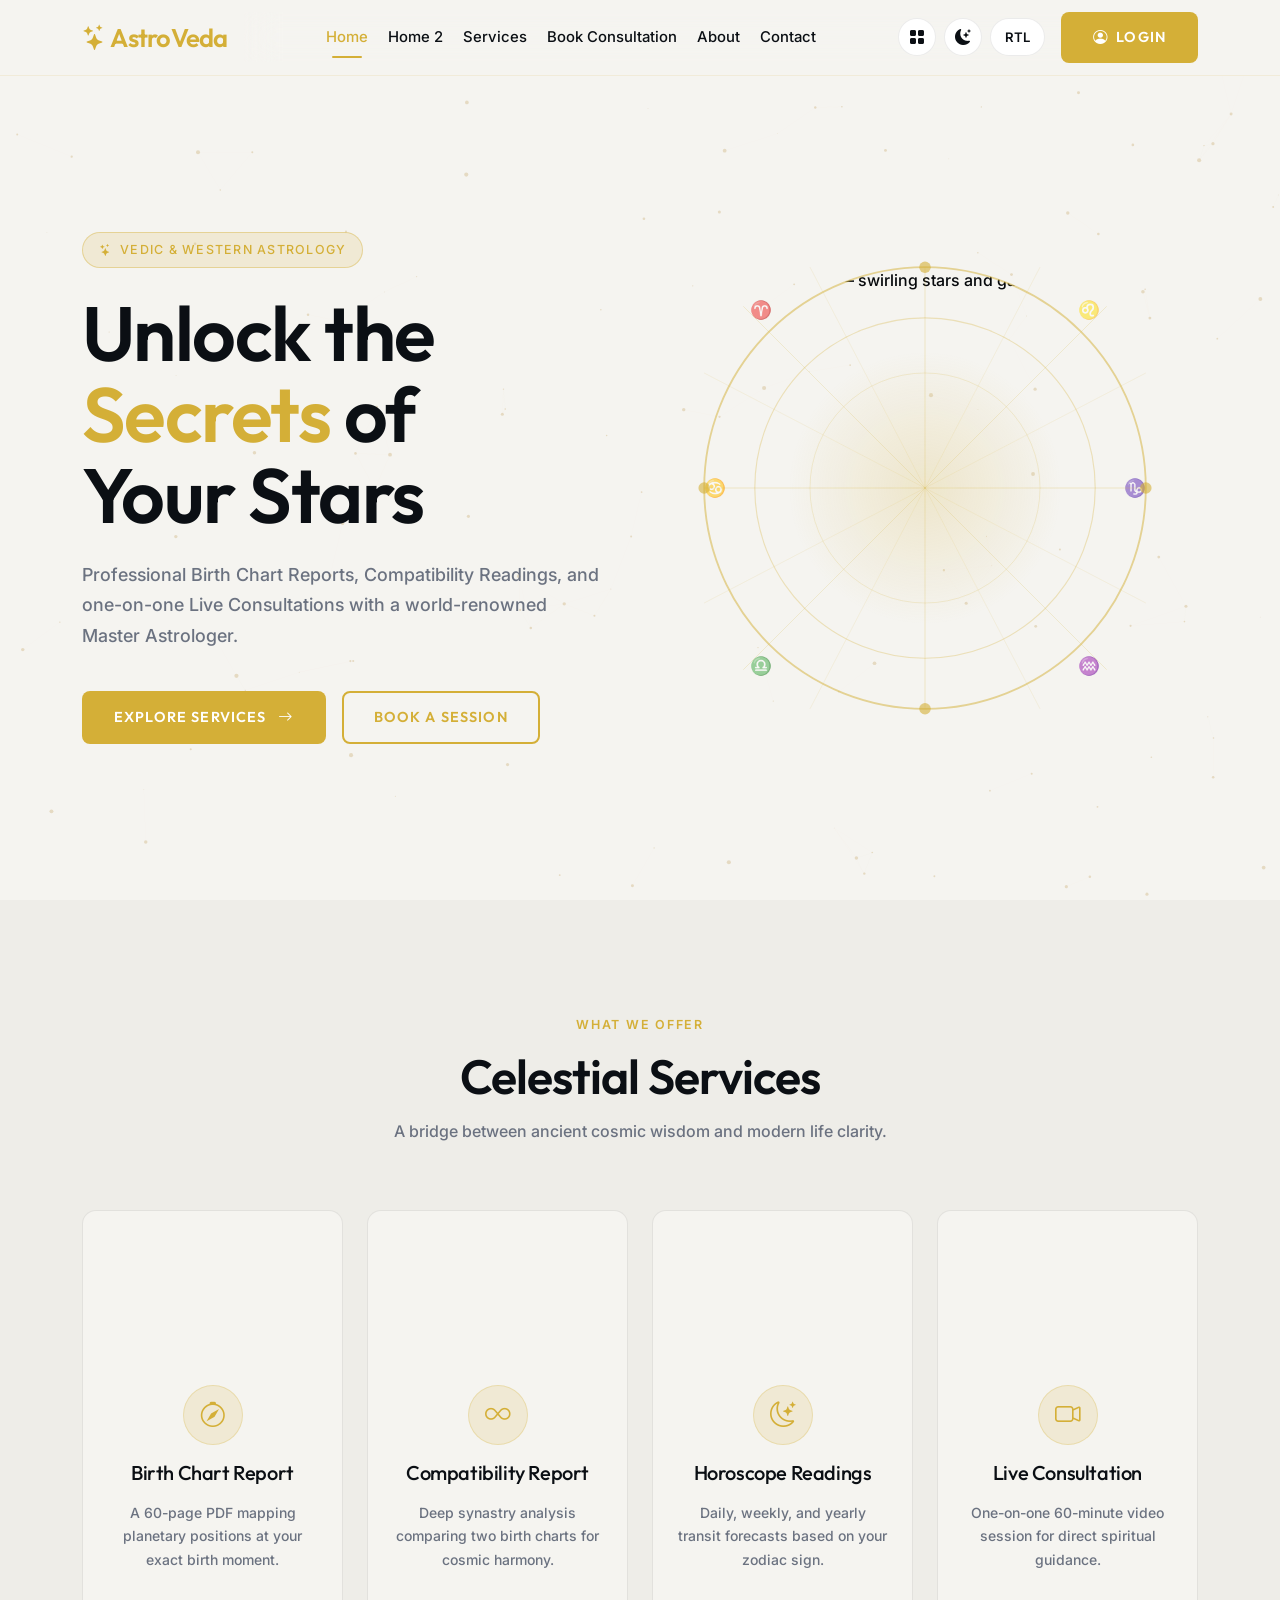
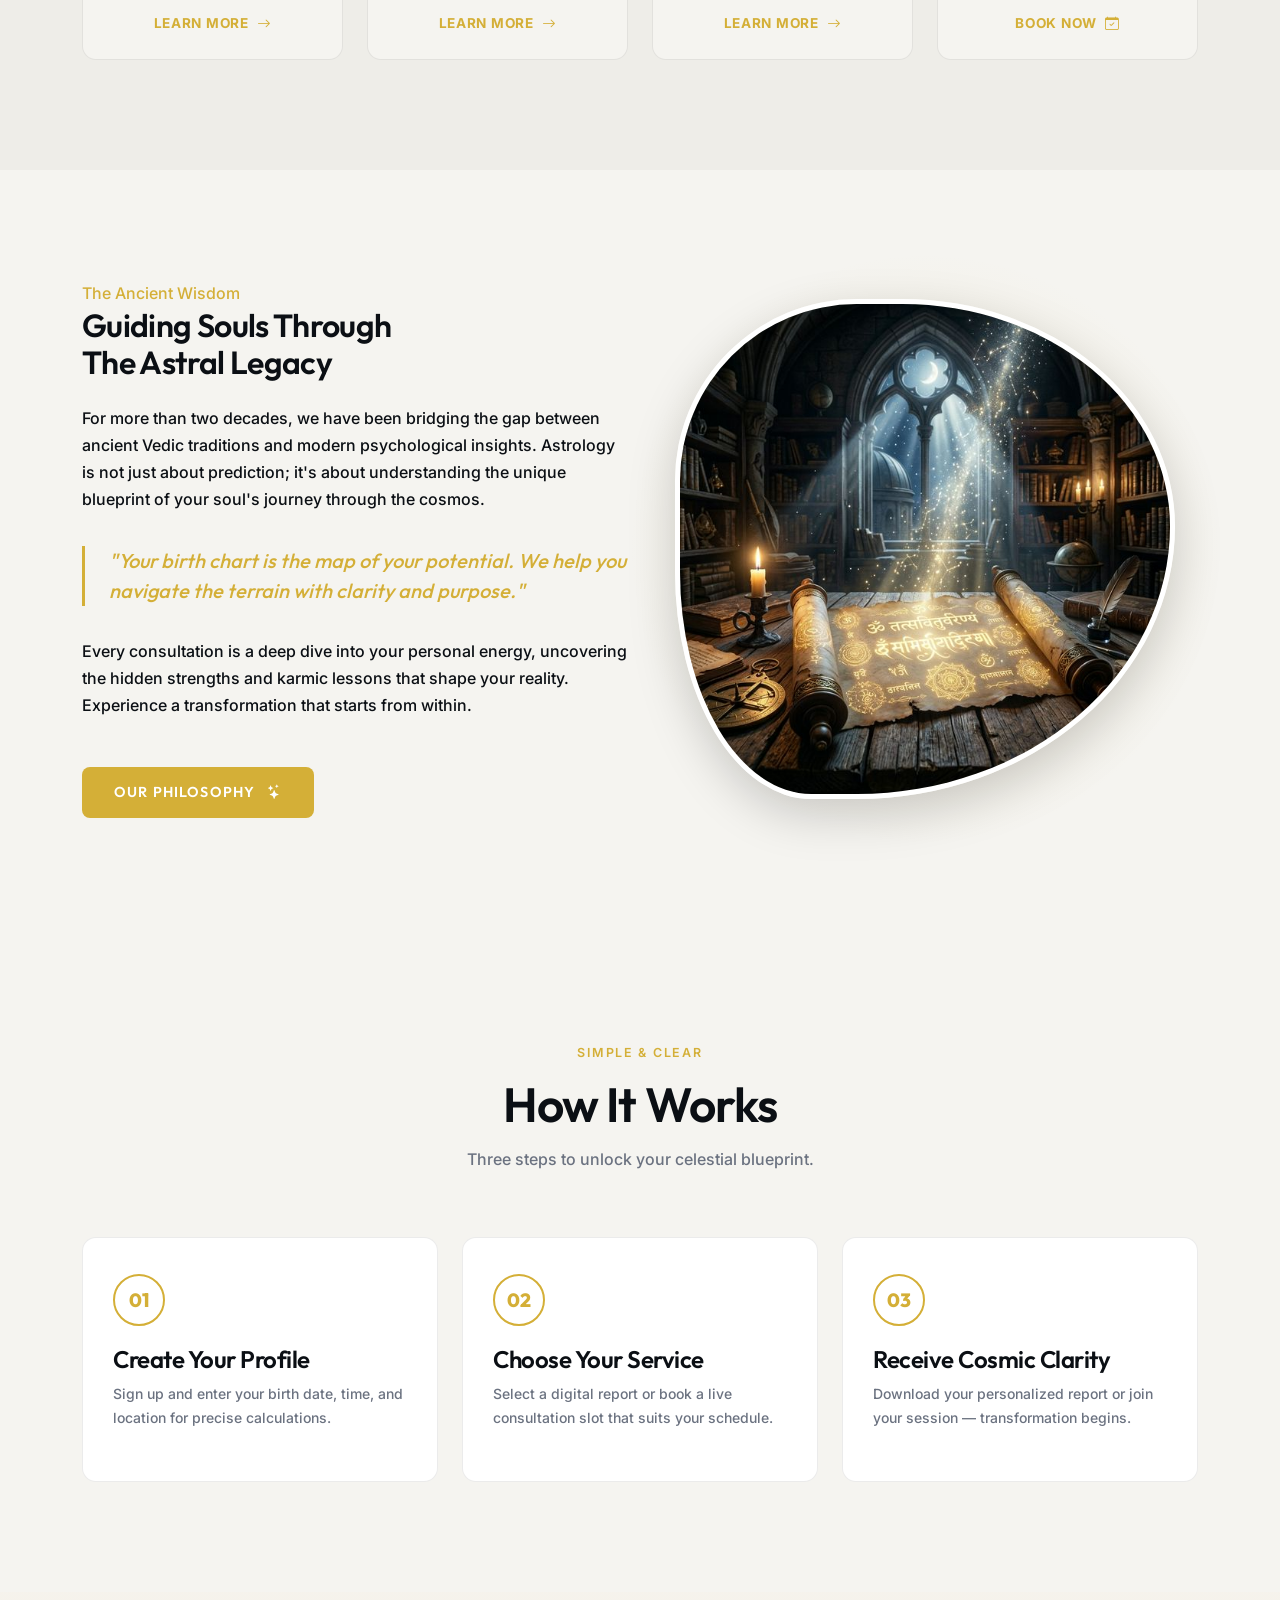
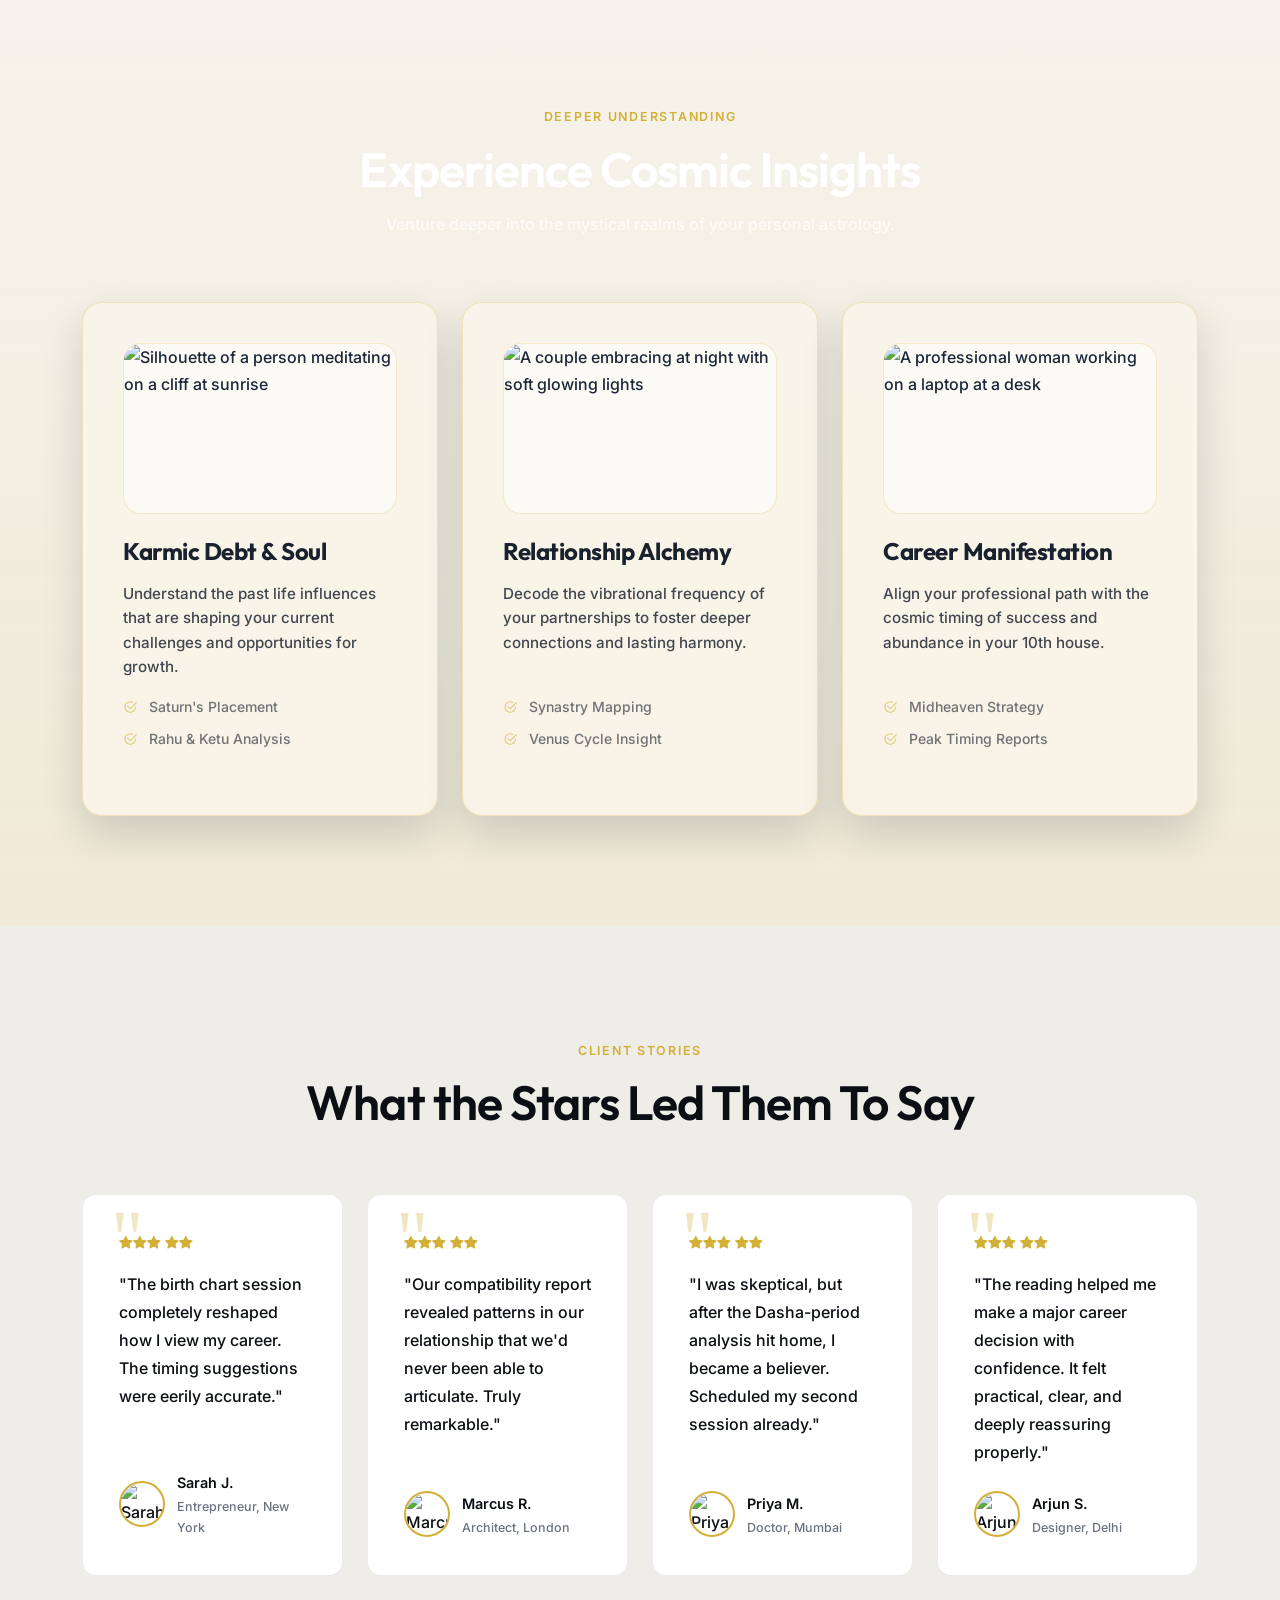
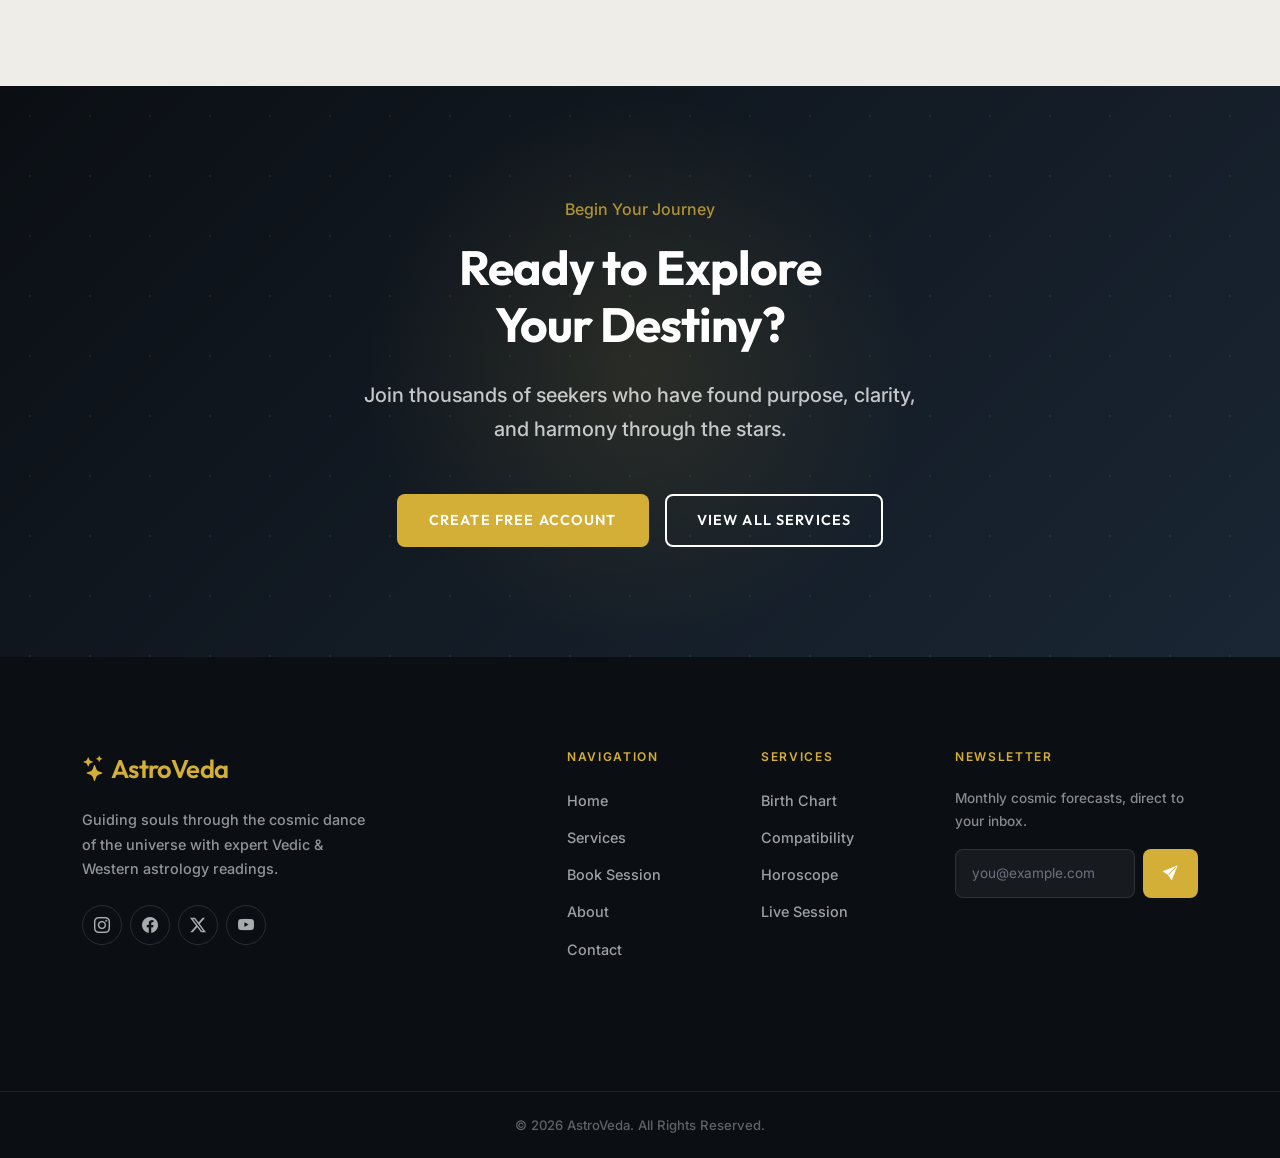
==== commit 72d22a81: "Refined UI: RTL button improvements, form layout fixes, and dashboard mobile optimization." ====
--- a/index.html
+++ b/index.html
@@ -64,7 +64,7 @@
               <button id="theme-toggle" class="icon-btn" aria-label="Toggle dark mode">
                 <i class="bi bi-moon-stars-fill" aria-hidden="true"></i>
               </button>
-              <button id="rtl-toggle" class="rtl-btn" aria-label="Switch direction">عربي</button>
+              <button id="rtl-toggle" class="rtl-btn" aria-label="Switch direction">RTL</button>
             </div>
             <a href="login.html" class="btn-gold w-100 w-lg-auto" style="text-decoration:none;"><i class="bi bi-person-circle" aria-hidden="true"></i> Login</a>
           </div>
@@ -124,23 +124,23 @@
 
             <svg class="zodiac-svg" viewBox="0 0 200 200" fill="none" xmlns="http://www.w3.org/2000/svg"
               aria-hidden="true">
-              <circle cx="100" cy="100" r="96" stroke="#C9A96E" stroke-width=".8" opacity=".5" />
-              <circle cx="100" cy="100" r="74" stroke="#C9A96E" stroke-width=".5" opacity=".3" />
-              <circle cx="100" cy="100" r="50" stroke="#C9A96E" stroke-width=".4" opacity=".2" />
+              <circle cx="100" cy="100" r="96" stroke="#D4AF37" stroke-width=".8" opacity=".5" />
+              <circle cx="100" cy="100" r="74" stroke="#D4AF37" stroke-width=".5" opacity=".3" />
+              <circle cx="100" cy="100" r="50" stroke="#D4AF37" stroke-width=".4" opacity=".2" />
               <!-- 12 divider lines -->
-              <line x1="100" y1="4" x2="100" y2="196" stroke="#C9A96E" stroke-width=".4" opacity=".25" />
-              <line x1="4" y1="100" x2="196" y2="100" stroke="#C9A96E" stroke-width=".4" opacity=".25" />
-              <line x1="21" y1="21" x2="179" y2="179" stroke="#C9A96E" stroke-width=".4" opacity=".2" />
-              <line x1="179" y1="21" x2="21" y2="179" stroke="#C9A96E" stroke-width=".4" opacity=".2" />
-              <line x1="4" y1="50" x2="196" y2="150" stroke="#C9A96E" stroke-width=".3" opacity=".15" />
-              <line x1="4" y1="150" x2="196" y2="50" stroke="#C9A96E" stroke-width=".3" opacity=".15" />
-              <line x1="50" y1="4" x2="150" y2="196" stroke="#C9A96E" stroke-width=".3" opacity=".15" />
-              <line x1="150" y1="4" x2="50" y2="196" stroke="#C9A96E" stroke-width=".3" opacity=".15" />
+              <line x1="100" y1="4" x2="100" y2="196" stroke="#D4AF37" stroke-width=".4" opacity=".25" />
+              <line x1="4" y1="100" x2="196" y2="100" stroke="#D4AF37" stroke-width=".4" opacity=".25" />
+              <line x1="21" y1="21" x2="179" y2="179" stroke="#D4AF37" stroke-width=".4" opacity=".2" />
+              <line x1="179" y1="21" x2="21" y2="179" stroke="#D4AF37" stroke-width=".4" opacity=".2" />
+              <line x1="4" y1="50" x2="196" y2="150" stroke="#D4AF37" stroke-width=".3" opacity=".15" />
+              <line x1="4" y1="150" x2="196" y2="50" stroke="#D4AF37" stroke-width=".3" opacity=".15" />
+              <line x1="50" y1="4" x2="150" y2="196" stroke="#D4AF37" stroke-width=".3" opacity=".15" />
+              <line x1="150" y1="4" x2="50" y2="196" stroke="#D4AF37" stroke-width=".3" opacity=".15" />
               <!-- Small dots on outer ring -->
-              <circle cx="100" cy="4" r="2.5" fill="#C9A96E" opacity=".6" />
-              <circle cx="196" cy="100" r="2.5" fill="#C9A96E" opacity=".6" />
-              <circle cx="100" cy="196" r="2.5" fill="#C9A96E" opacity=".6" />
-              <circle cx="4" cy="100" r="2.5" fill="#C9A96E" opacity=".6" />
+              <circle cx="100" cy="4" r="2.5" fill="#D4AF37" opacity=".6" />
+              <circle cx="196" cy="100" r="2.5" fill="#D4AF37" opacity=".6" />
+              <circle cx="100" cy="196" r="2.5" fill="#D4AF37" opacity=".6" />
+              <circle cx="4" cy="100" r="2.5" fill="#D4AF37" opacity=".6" />
             </svg>
           </div>
         </div>
@@ -152,7 +152,7 @@
 
 
   <!-- ══════════════════ SERVICES ══════════════════ -->
-  <section class="section-pad" aria-labelledby="services-heading" style="background:var(--bg-alt);">
+  <section class="section-pad specialities-section" aria-labelledby="services-heading" style="background:var(--bg-alt);">
     <div class="container">
       <div class="section-header reveal-up">
         <span class="eyebrow">What We Offer</span>
@@ -161,52 +161,60 @@
       </div>
 
       <div class="row g-4 stagger">
-        <div class="col-md-6 col-lg-3 reveal-up">
-          <article class="card-astro text-center">
-            <div class="svc-media mx-auto">
-              <img src="https://images.unsplash.com/photo-1532968787238-51611422cb5b?w=640&h=480&fit=crop&q=80"
-                alt="Colorful zodiac globe with astrology symbols" loading="lazy" crossorigin="anonymous">
-            </div>
-            <h3 class="h5 h-font mb-2">Birth Chart Report</h3>
-            <p class="text-muted small mb-4">A 60-page PDF mapping planetary positions at your exact birth moment.</p>
-            <a href="services.html#birth-chart" class="btn-ghost"
-              style="font-size:.8rem; padding:9px 20px; text-decoration:none;">Learn More</a>
+        <!-- Service 1 -->
+        <div class="col-md-6 col-lg-3 reveal-up">
+          <article class="card-astro p-0 d-flex flex-column" style="background:var(--bg);">
+            <div style="height:180px; background:url('https://images.unsplash.com/photo-1532968787238-51611422cb5b?w=640&h=480&fit=crop&q=80') center/cover; position:relative;" aria-hidden="true">
+               <div style="position:absolute; inset:0; background:linear-gradient(180deg, transparent 50%, var(--bg) 100%);"></div>
+            </div>
+            <div class="p-4 d-flex flex-column flex-grow-1 text-center" style="position:relative; z-index:2; margin-top:-30px;">
+              <div class="svc-icon mx-auto rounded-circle mb-3" style="background:var(--accent-dim); border:1px solid rgba(212,175,55,.25); width:60px; height:60px; line-height:58px;"><i class="bi bi-compass"></i></div>
+              <h3 class="h-font h5 mb-3">Birth Chart Report</h3>
+              <p class="small text-muted flex-grow-1">A 60-page PDF mapping planetary positions at your exact birth moment.</p>
+              <a href="services.html#birth-chart" class="text-accent fw-bold text-decoration-none mt-4 d-inline-flex align-items-center justify-content-center gap-2" style="font-size:.85rem; letter-spacing:.05em;">LEARN MORE <i class="bi bi-arrow-right"></i></a>
+            </div>
           </article>
         </div>
-        <div class="col-md-6 col-lg-3 reveal-up">
-          <article class="card-astro text-center">
-            <div class="svc-media mx-auto">
-              <img src="https://images.unsplash.com/photo-1765248230965-97b97785fed6?w=640&h=480&fit=crop&q=80"
-                alt="A couple looking at each other during a romantic evening" loading="lazy" crossorigin="anonymous">
-            </div>
-            <h3 class="h5 h-font mb-2">Compatibility Report</h3>
-            <p class="text-muted small mb-4">Deep synastry analysis comparing two birth charts for cosmic harmony.</p>
-            <a href="services.html#compatibility" class="btn-ghost"
-              style="font-size:.8rem; padding:9px 20px; text-decoration:none;">Learn More</a>
+        <!-- Service 2 -->
+        <div class="col-md-6 col-lg-3 reveal-up">
+          <article class="card-astro p-0 d-flex flex-column" style="background:var(--bg);">
+            <div style="height:180px; background:url('https://images.unsplash.com/photo-1765248230965-97b97785fed6?w=640&h=480&fit=crop&q=80') center/cover; position:relative;" aria-hidden="true">
+               <div style="position:absolute; inset:0; background:linear-gradient(180deg, transparent 50%, var(--bg) 100%);"></div>
+            </div>
+            <div class="p-4 d-flex flex-column flex-grow-1 text-center" style="position:relative; z-index:2; margin-top:-30px;">
+              <div class="svc-icon mx-auto rounded-circle mb-3" style="background:var(--accent-dim); border:1px solid rgba(212,175,55,.25); width:60px; height:60px; line-height:58px;"><i class="bi bi-infinity"></i></div>
+              <h3 class="h-font h5 mb-3">Compatibility Report</h3>
+              <p class="small text-muted flex-grow-1">Deep synastry analysis comparing two birth charts for cosmic harmony.</p>
+              <a href="services.html#compatibility" class="text-accent fw-bold text-decoration-none mt-4 d-inline-flex align-items-center justify-content-center gap-2" style="font-size:.85rem; letter-spacing:.05em;">LEARN MORE <i class="bi bi-arrow-right"></i></a>
+            </div>
           </article>
         </div>
-        <div class="col-md-6 col-lg-3 reveal-up">
-          <article class="card-astro text-center">
-            <div class="svc-media mx-auto">
-              <img src="https://images.unsplash.com/photo-1677029907981-e9a44fb7409a?w=640&h=480&fit=crop&q=80"
-                alt="Purple and blue cosmic sky for horoscope readings" loading="lazy" crossorigin="anonymous">
-            </div>
-            <h3 class="h5 h-font mb-2">Horoscope Readings</h3>
-            <p class="text-muted small mb-4">Daily, weekly, and yearly transit forecasts based on your sign.</p>
-            <a href="services.html#horoscope" class="btn-ghost"
-              style="font-size:.8rem; padding:9px 20px; text-decoration:none;">Learn More</a>
+        <!-- Service 3 -->
+        <div class="col-md-6 col-lg-3 reveal-up">
+          <article class="card-astro p-0 d-flex flex-column" style="background:var(--bg);">
+            <div style="height:180px; background:url('https://images.unsplash.com/photo-1677029907981-e9a44fb7409a?w=640&h=480&fit=crop&q=80') center/cover; position:relative;" aria-hidden="true">
+               <div style="position:absolute; inset:0; background:linear-gradient(180deg, transparent 50%, var(--bg) 100%);"></div>
+            </div>
+            <div class="p-4 d-flex flex-column flex-grow-1 text-center" style="position:relative; z-index:2; margin-top:-30px;">
+              <div class="svc-icon mx-auto rounded-circle mb-3" style="background:var(--accent-dim); border:1px solid rgba(212,175,55,.25); width:60px; height:60px; line-height:58px;"><i class="bi bi-moon-stars"></i></div>
+              <h3 class="h-font h5 mb-3">Horoscope Readings</h3>
+              <p class="small text-muted flex-grow-1">Daily, weekly, and yearly transit forecasts based on your zodiac sign.</p>
+              <a href="services.html#horoscope" class="text-accent fw-bold text-decoration-none mt-4 d-inline-flex align-items-center justify-content-center gap-2" style="font-size:.85rem; letter-spacing:.05em;">LEARN MORE <i class="bi bi-arrow-right"></i></a>
+            </div>
           </article>
         </div>
-        <div class="col-md-6 col-lg-3 reveal-up">
-          <article class="card-astro text-center">
-            <div class="svc-media mx-auto">
-              <img src="https://images.unsplash.com/photo-1758691462749-a95ce1bd7f96?w=640&h=480&fit=crop&q=80"
-                alt="Online consultation happening over a laptop video call" loading="lazy" crossorigin="anonymous">
-            </div>
-            <h3 class="h5 h-font mb-2">Live Consultation</h3>
-            <p class="text-muted small mb-4">One-on-one 60-minute video session for direct spiritual guidance.</p>
-            <a href="book-consultation.html" class="btn-ghost"
-              style="font-size:.8rem; padding:9px 20px; text-decoration:none;">Book Now</a>
+        <!-- Service 4 -->
+        <div class="col-md-6 col-lg-3 reveal-up">
+          <article class="card-astro p-0 d-flex flex-column" style="background:var(--bg);">
+            <div style="height:180px; background:url('https://images.unsplash.com/photo-1758691462749-a95ce1bd7f96?w=640&h=480&fit=crop&q=80') center/cover; position:relative;" aria-hidden="true">
+               <div style="position:absolute; inset:0; background:linear-gradient(180deg, transparent 50%, var(--bg) 100%);"></div>
+            </div>
+            <div class="p-4 d-flex flex-column flex-grow-1 text-center" style="position:relative; z-index:2; margin-top:-30px;">
+              <div class="svc-icon mx-auto rounded-circle mb-3" style="background:var(--accent-dim); border:1px solid rgba(212,175,55,.25); width:60px; height:60px; line-height:58px;"><i class="bi bi-camera-video"></i></div>
+              <h3 class="h-font h5 mb-3">Live Consultation</h3>
+              <p class="small text-muted flex-grow-1">One-on-one 60-minute video session for direct spiritual guidance.</p>
+              <a href="book-consultation.html" class="text-accent fw-bold text-decoration-none mt-4 d-inline-flex align-items-center justify-content-center gap-2" style="font-size:.85rem; letter-spacing:.05em;">BOOK NOW <i class="bi bi-calendar-check"></i></a>
+            </div>
           </article>
         </div>
       </div>
@@ -363,7 +371,7 @@
             <p class="testi-text">"The birth chart session completely reshaped how I view my career. The timing
               suggestions were eerily accurate."</p>
             <div class="testi-author">
-              <img src="https://ui-avatars.com/api/?name=Sarah+J&background=C9A96E&color=fff&size=80" alt="Sarah J.">
+              <img src="https://ui-avatars.com/api/?name=Sarah+J&background=D4AF37&color=fff&size=80" alt="Sarah J.">
               <div><span class="name">Sarah J.</span><span class="role d-block">Entrepreneur, New York</span></div>
             </div>
           </div>
@@ -378,7 +386,7 @@
             <p class="testi-text">"Our compatibility report revealed patterns in our relationship that we'd never been
               able to articulate. Truly remarkable."</p>
             <div class="testi-author">
-              <img src="https://ui-avatars.com/api/?name=Marcus+R&background=C9A96E&color=0B0F14&size=80"
+              <img src="https://ui-avatars.com/api/?name=Marcus+R&background=D4AF37&color=0B0F14&size=80"
                 alt="Marcus R.">
               <div><span class="name">Marcus R.</span><span class="role d-block">Architect, London</span></div>
             </div>
@@ -394,7 +402,7 @@
             <p class="testi-text">"I was skeptical, but after the Dasha-period analysis hit home, I became a believer.
               Scheduled my second session already."</p>
             <div class="testi-author">
-              <img src="https://ui-avatars.com/api/?name=Priya+M&background=C9A96E&color=0B0F14&size=80" alt="Priya M.">
+              <img src="https://ui-avatars.com/api/?name=Priya+M&background=D4AF37&color=0B0F14&size=80" alt="Priya M.">
               <div><span class="name">Priya M.</span><span class="role d-block">Doctor, Mumbai</span></div>
             </div>
           </div>
@@ -408,7 +416,7 @@
             </div>
             <p class="testi-text">"The reading helped me make a major career decision with confidence. It felt practical, clear, and deeply reassuring properly."</p>
             <div class="testi-author">
-              <img src="https://ui-avatars.com/api/?name=Arjun+S&background=C9A96E&color=0B0F14&size=80" alt="Arjun S.">
+              <img src="https://ui-avatars.com/api/?name=Arjun+S&background=D4AF37&color=0B0F14&size=80" alt="Arjun S.">
               <div><span class="name">Arjun S.</span><span class="role d-block">Designer, Delhi</span></div>
             </div>
           </div>
@@ -422,7 +430,7 @@
     <div class="cta-glow" aria-hidden="true"></div>
     <div class="container position-relative" style="z-index:1;">
       <div class="reveal-up">
-        <span class="eyebrow" style="color:rgba(201,169,110,.8);">Begin Your Journey</span>
+        <span class="eyebrow" style="color:rgba(212,175,55,.8);">Begin Your Journey</span>
         <h2 id="cta-heading" class="display-5 fw-bold text-white mt-3 mb-4">
           Ready to Explore<br>Your Destiny?
         </h2>
--- a/assets/css/style.css
+++ b/assets/css/style.css
@@ -1,7 +1,7 @@
 /* ================================================
    ASTROVEDA — PREMIUM ASTROLOGER WEBSITE
    Design System | v1.0 | © 2026 AstroVeda
-   Colors: #0B0F14 | #1A2634 | #C9A96E
+   Colors: #0B0F14 | #1A2634 | #D4AF37
    ================================================ */
 
 @import url('https://fonts.googleapis.com/css2?family=Inter:wght@300;400;500;600;700&family=Outfit:wght@300;400;500;600;700;800&display=swap');
@@ -11,9 +11,9 @@
   /* Brand Colors */
   --primary:   #0B0F14;
   --secondary: #1A2634;
-  --accent:    #C9A96E;
-  --accent-dim: rgba(201,169,110,.15);
-  --accent-glow: 0 0 20px rgba(201,169,110,.35);
+  --accent:    #D4AF37;
+  --accent-dim: rgba(212,175,55,.15);
+  --accent-glow: 0 0 20px rgba(212,175,55,.35);
 
   /* Light Mode Tokens */
   --bg:           #f5f4f0;
@@ -68,6 +68,7 @@
 
 body {
   font-family: var(--font-b);
+  font-weight: 500;
   background: var(--bg);
   color: var(--text);
   overflow-x: hidden;
@@ -85,13 +86,14 @@
 
 h1,h2,h3,h4,h5,h6 {
   font-family: var(--font-h);
-  font-weight: 700;
+  font-weight: 600;
   letter-spacing: -.02em;
   line-height: 1.15;
   color: var(--text);
 }
 
 a { color: inherit; text-decoration: none; }
+p { font-weight: 500; }
 
 img { max-width: 100%; display: block; }
 
@@ -131,7 +133,7 @@
   background: var(--bg);
   backdrop-filter: none;
   -webkit-backdrop-filter: none;
-  border-bottom: 1px solid rgba(201,169,110,.12);
+  border-bottom: 1px solid rgba(212,175,55,.12);
   z-index: 999;
   transition: background var(--dur) var(--ease), box-shadow var(--dur) var(--ease);
 }
@@ -140,7 +142,7 @@
 }
 .nav-astro .navbar-brand {
   font-family: var(--font-h);
-  font-weight: 800;
+  font-weight: 600;
   font-size: 1.6rem;
   color: var(--accent);
   letter-spacing: -.03em;
@@ -203,6 +205,18 @@
   white-space: nowrap;
 }
 .rtl-btn:hover { border-color: var(--accent); color: var(--accent); }
+.btn-clear {
+  background: none;
+  border: none;
+  padding: 0;
+  display: flex;
+  align-items: center;
+  justify-content: center;
+  color: var(--text-muted);
+  cursor: pointer;
+  transition: color .2s;
+}
+.btn-clear:hover { color: var(--accent); }
 
 /* ─── BUTTONS ───────────────────────────────── */
 .btn-gold {
@@ -278,7 +292,7 @@
   opacity: 0;
   transition: opacity .4s;
 }
-.card-astro:hover { transform: translateY(-8px); box-shadow: 0 24px 48px rgba(0,0,0,.12); border-color: rgba(201,169,110,.35); }
+.card-astro:hover { transform: translateY(-8px); box-shadow: 0 24px 48px rgba(0,0,0,.12); border-color: rgba(212,175,55,.35); }
 .card-astro:hover::before { opacity: 1; }
 [data-theme="dark"] .card-astro:hover { box-shadow: 0 24px 48px rgba(0,0,0,.45); }
 
@@ -330,7 +344,7 @@
   align-items: center;
   gap: 8px;
   padding: 6px 16px;
-  border: 1px solid rgba(201,169,110,.4);
+  border: 1px solid rgba(212,175,55,.4);
   border-radius: 99px;
   font-size: .78rem;
   font-weight: 500;
@@ -343,7 +357,7 @@
 
 .hero-title {
   font-size: clamp(2.8rem, 6vw, 5.2rem);
-  font-weight: 800;
+  font-weight: 600;
   line-height: 1.06;
   margin-bottom: 24px;
 }
@@ -419,7 +433,7 @@
   position: absolute;
   inset: 20%;
   border-radius: 50%;
-  background: radial-gradient(circle, rgba(201,169,110,.20) 0%, transparent 70%);
+  background: radial-gradient(circle, rgba(212,175,55,.20) 0%, transparent 70%);
   animation: pulseGlow 4s ease-in-out infinite;
 }
 @keyframes drawStroke { to { stroke-dashoffset: 0; } }
@@ -469,14 +483,14 @@
   margin-bottom: 14px;
 }
 .section-header h2 { font-size: clamp(2rem, 4vw, 3rem); }
-.section-header p { color: var(--text-muted); max-width: 560px; margin: 14px auto 0; }
+.section-header p { color: var(--text-muted); max-width: 560px; margin: 14px auto 0; font-weight: 500; }
 
 /* ─── SERVICE ICON ──────────────────────────── */
 .svc-icon {
   width: 60px; height: 60px;
   border-radius: 14px;
   background: var(--accent-dim);
-  border: 1px solid rgba(201,169,110,.25);
+  border: 1px solid rgba(212,175,55,.25);
   display: flex; align-items: center; justify-content: center;
   font-size: 1.6rem;
   color: var(--accent);
@@ -496,8 +510,8 @@
   margin-bottom: 22px;
   border-radius: 20px;
   overflow: hidden;
-  border: 1px solid rgba(201,169,110,.2);
-  background: rgba(201,169,110,.08);
+  border: 1px solid rgba(212,175,55,.2);
+  background: rgba(212,175,55,.08);
 }
 
 .section-pad[aria-labelledby="services-heading"] .svc-media img {
@@ -575,13 +589,13 @@
   content: '';
   position: absolute;
   inset: 0;
-  background: url('data:image/svg+xml,<svg xmlns="http://www.w3.org/2000/svg" width="60" height="60"><circle cx="30" cy="30" r="1" fill="rgba(201,169,110,.12)"/></svg>') repeat;
+  background: url('data:image/svg+xml,<svg xmlns="http://www.w3.org/2000/svg" width="60" height="60"><circle cx="30" cy="30" r="1" fill="rgba(212,175,55,.12)"/></svg>') repeat;
 }
 .cta-band .cta-glow {
   position: absolute;
   width: 600px; height: 600px;
   border-radius: 50%;
-  background: radial-gradient(circle, rgba(201,169,110,.12) 0%, transparent 65%);
+  background: radial-gradient(circle, rgba(212,175,55,.12) 0%, transparent 65%);
   top: 50%; left: 50%;
   transform: translate(-50%, -50%);
   pointer-events: none;
@@ -601,7 +615,7 @@
 .footer-brand {
   font-family: var(--font-h);
   font-size: 1.6rem;
-  font-weight: 800;
+  font-weight: 600;
   letter-spacing: -.03em;
   color: var(--accent);
   margin-bottom: 18px;
@@ -610,7 +624,7 @@
   gap: .15em;
 }
 .footer-desc { font-size: .9rem; opacity: .65; line-height: 1.7; max-width: 300px; }
-.footer-heading { font-size: .75rem; font-weight: 700; letter-spacing: .14em; text-transform: uppercase; color: var(--accent); margin-bottom: 20px; }
+.footer-heading { font-size: .75rem; font-weight: 600; letter-spacing: .14em; text-transform: uppercase; color: var(--accent); margin-bottom: 20px; }
 .footer-links { list-style: none; padding: 0; margin: 0; }
 .footer-links li { margin-bottom: 10px; }
 .footer-links a { color: rgba(255,255,255,.6); font-size: .9rem; transition: color .2s; }
@@ -668,7 +682,7 @@
 }
 .form-field:focus {
   border-color: var(--accent);
-  box-shadow: 0 0 0 3px rgba(201,169,110,.15);
+  box-shadow: 0 0 0 3px rgba(212,175,55,.15);
 }
 .form-field::placeholder { color: var(--text-muted); }
 select.form-field option { background: var(--card-bg); color: var(--text); }
@@ -697,7 +711,7 @@
 
 .dash-sidebar .brand {
   font-family: var(--font-h);
-  font-weight: 800;
+  font-weight: 600;
   font-size: 1.45rem;
   color: var(--accent);
   margin-bottom: 40px;
@@ -723,7 +737,7 @@
 }
 .dash-nav-link i { font-size: 1.1rem; flex-shrink: 0; }
 .dash-nav-link:hover { color: rgba(255,255,255,.9); background: rgba(255,255,255,.06); }
-.dash-nav-link.active { color: #fff; background: rgba(201,169,110,.18); }
+.dash-nav-link.active { color: #fff; background: rgba(212,175,55,.18); }
 .dash-nav-link.active i { color: var(--accent); }
 
 .dash-main {
@@ -793,7 +807,7 @@
 [data-tab="history"] .history-action-link:hover {
   background: var(--accent-dim);
   color: var(--accent) !important;
-  box-shadow: 0 0 0 1px rgba(201,169,110,.2);
+  box-shadow: 0 0 0 1px rgba(212,175,55,.2);
 }
 
 @media (max-width: 991.98px) {
@@ -920,14 +934,14 @@
   content: '';
   position: absolute;
   inset: 0;
-  background: linear-gradient(180deg, rgba(248, 240, 224, 0.22) 0%, rgba(201, 169, 110, 0.14) 100%);
+  background: linear-gradient(180deg, rgba(248, 240, 224, 0.22) 0%, rgba(212, 175, 55, 0.14) 100%);
 }
 
 .card-glass {
   background: rgba(250, 244, 233, 0.9);
   backdrop-filter: blur(12px);
   -webkit-backdrop-filter: blur(12px);
-  border: 1px solid rgba(201, 169, 110, 0.28);
+  border: 1px solid rgba(212, 175, 55, 0.28);
   border-radius: 20px;
   padding: 40px;
   height: 100%;
@@ -944,14 +958,14 @@
   position: absolute;
   top: -50%; left: -50%;
   width: 200%; height: 200%;
-  background: radial-gradient(circle, rgba(201,169,110,0.14) 0%, transparent 50%);
+  background: radial-gradient(circle, rgba(212,175,55,0.14) 0%, transparent 50%);
   opacity: 0;
   transition: opacity 0.4s;
 }
 
 .card-glass:hover {
   transform: translateY(-10px) scale(1.02);
-  border-color: rgba(201,169,110,0.5);
+  border-color: rgba(212,175,55,0.5);
   background: rgba(255, 248, 239, 0.96);
   box-shadow: 0 24px 44px rgba(15, 23, 42, 0.18);
 }
@@ -967,7 +981,7 @@
   color: var(--accent);
   margin-bottom: 24px;
   display: inline-block;
-  text-shadow: 0 0 15px rgba(201,169,110,0.5);
+  text-shadow: 0 0 15px rgba(212,175,55,0.5);
 }
 
 .glass-title {
@@ -989,7 +1003,7 @@
   border-radius: 18px;
   overflow: hidden;
   margin-bottom: 24px;
-  border: 1px solid rgba(201, 169, 110, 0.24);
+  border: 1px solid rgba(212, 175, 55, 0.24);
   background: rgba(255, 255, 255, 0.55);
 }
 
@@ -1107,16 +1121,17 @@
   padding-top: 64px;
   padding-bottom: 24px;
 }
-.auth-theme-toggle {
+.auth-controls {
   position: absolute;
   top: 24px;
   inset-inline-end: 24px;
   z-index: 2;
-  background: var(--card-bg);
-  border-color: var(--card-border);
-  color: var(--text-muted);
-}
-[data-theme="dark"] .auth-theme-toggle {
+  display: flex;
+  align-items: center;
+  gap: 10px;
+}
+[data-theme="dark"] .auth-controls .icon-btn,
+[data-theme="dark"] .auth-controls .rtl-btn {
   background: rgba(255,255,255,.03);
   border-color: rgba(255,255,255,.15);
   color: rgba(255,255,255,.55);
@@ -1128,11 +1143,11 @@
   top: 50%; left: 50%;
   transform: translate(-50%, -50%);
   border-radius: 50%;
-  background: radial-gradient(circle, rgba(201,169,110,.08) 0%, transparent 70%);
+  background: radial-gradient(circle, rgba(212,175,55,.08) 0%, transparent 70%);
 }
 .auth-card {
   background: rgba(255,255,255,.92);
-  border: 1px solid rgba(201,169,110,.18);
+  border: 1px solid rgba(212,175,55,.18);
   border-radius: var(--radius);
   padding: 52px 48px;
   backdrop-filter: blur(12px);
@@ -1144,7 +1159,7 @@
 }
 [data-theme="dark"] .auth-card {
   background: rgba(26,38,52,.7);
-  border-color: rgba(201,169,110,.15);
+  border-color: rgba(212,175,55,.15);
   color: #fff;
   box-shadow: 0 24px 60px rgba(0,0,0,.3);
 }
@@ -1214,8 +1229,8 @@
   color: #fff;
 }
 .auth-benefit-pill {
-  background: rgba(201,169,110,.12);
-  border: 1px solid rgba(201,169,110,.2);
+  background: rgba(212,175,55,.12);
+  border: 1px solid rgba(212,175,55,.2);
   border-radius: 99px;
   padding: 5px 14px;
   font-size: .78rem;
@@ -1243,7 +1258,7 @@
     padding-top: 56px;
     padding-bottom: 20px;
   }
-  .auth-theme-toggle {
+  .auth-controls {
     top: 18px;
     inset-inline-end: 18px;
   }
@@ -1262,7 +1277,7 @@
   margin-bottom: 16px;
   transition: border-color .3s;
 }
-.contact-info-item:hover { border-color: rgba(201,169,110,.4); }
+.contact-info-item:hover { border-color: rgba(212,175,55,.4); }
 .contact-info-icon {
   width: 46px; height: 46px;
   background: var(--accent-dim);
@@ -1497,7 +1512,7 @@
 .timeline-wrap {
   position: relative;
   padding-inline-start: 40px;
-  border-inline-start: 2px solid rgba(201,169,110,.25);
+  border-inline-start: 2px solid rgba(212,175,55,.25);
   margin-inline-start: 10px; /* Slight offset for visual balance in container */
 }
 .timeline-item {
@@ -1572,7 +1587,7 @@
 }
 .float-glow:hover {
   border-color: var(--accent);
-  box-shadow: 0 0 30px rgba(201,169,110,.2);
+  box-shadow: 0 0 30px rgba(212,175,55,.2);
 }
 @keyframes floatAnim {
   0%, 100% { transform: translateY(0); }
@@ -1585,11 +1600,14 @@
 .light-path::before {
   content: '';
   position: absolute;
-  top: 50%; left: 0; right: 0;
+  top: 74px; left: 0; right: 0;
   height: 2px;
   background: linear-gradient(90deg, transparent, var(--accent), transparent);
   z-index: 0;
   opacity: .3;
+}
+@media (max-width: 767.98px) {
+  .light-path::before { display: none; }
 }
 
 /* ─── HIGH CONTRAST FOCUS ───────────────────── */
@@ -1650,8 +1668,8 @@
   animation: glowPulse 4s ease-in-out infinite;
 }
 @keyframes glowPulse {
-  0%, 100% { box-shadow: 0 0 10px rgba(201,169,110,.1); border-color: var(--card-border); }
-  50% { box-shadow: 0 0 30px rgba(201,169,110,.3); border-color: var(--accent); }
+  0%, 100% { box-shadow: 0 0 10px rgba(212,175,55,.1); border-color: var(--card-border); }
+  50% { box-shadow: 0 0 30px rgba(212,175,55,.3); border-color: var(--accent); }
 }
 
 .cosmic-alert {
@@ -1765,9 +1783,11 @@
 
 @media (max-width: 576px) {
   .dash-main { padding: 20px 15px; width: 100%; max-width: 100vw; overflow-x: hidden; }
-  .dash-topbar { gap: 10px; margin-bottom: 30px; }
-  .dash-topbar h2 { font-size: 1.25rem; font-weight: 800; }
-  .dash-topbar img { width: 34px; height: 34px; }
+  .dash-topbar { gap: 8px; margin-bottom: 24px; display: flex; flex-wrap: nowrap; align-items: center; justify-content: space-between; }
+  .dash-topbar h2 { font-size: 0.95rem; font-weight: 800; white-space: nowrap; flex: 1; min-width: 0; margin: 0; }
+  .dash-topbar .icon-btn { width: 32px; height: 32px; font-size: 0.85rem; }
+  .dash-topbar .rtl-btn { height: 32px; padding: 0 10px; font-size: 0.75rem; }
+  .dash-topbar img { width: 32px; height: 32px; }
   
   /* KPI Cards: Center Stack for Mobile */
   .kpi-card { 
